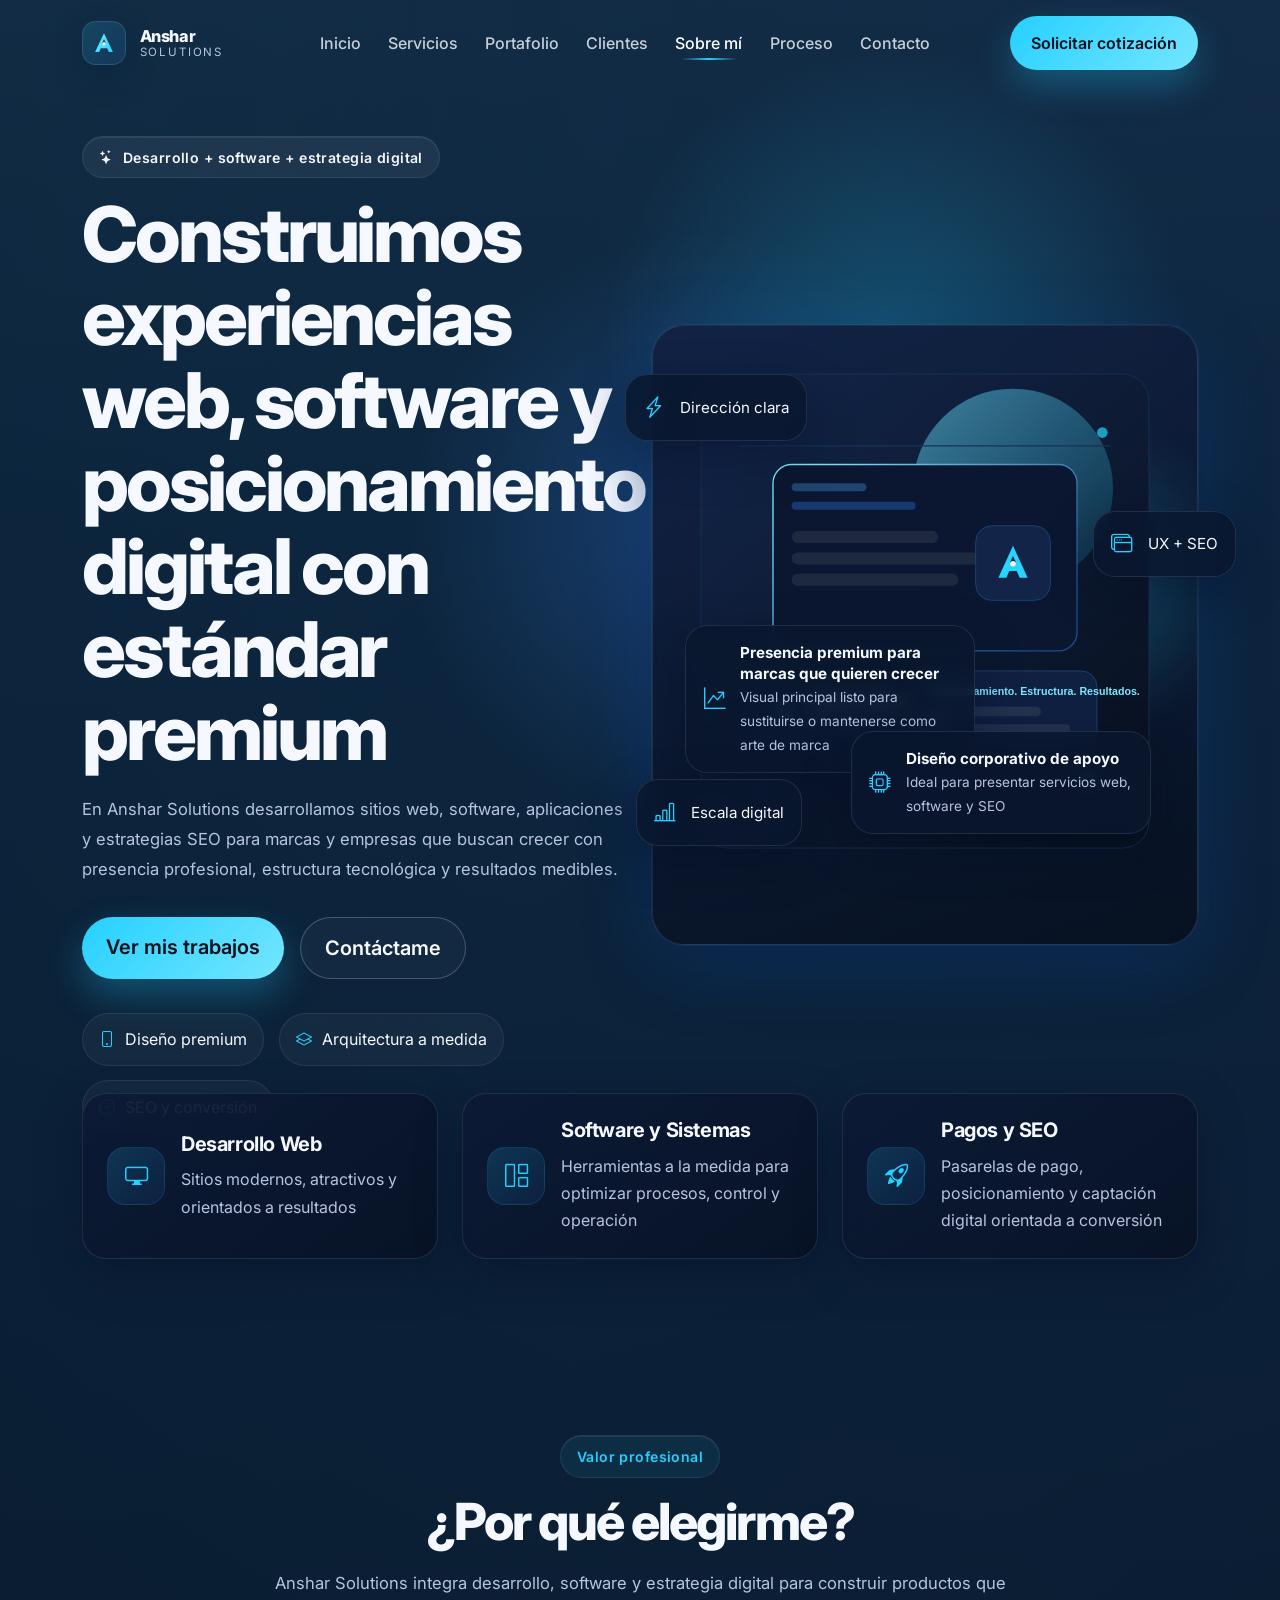
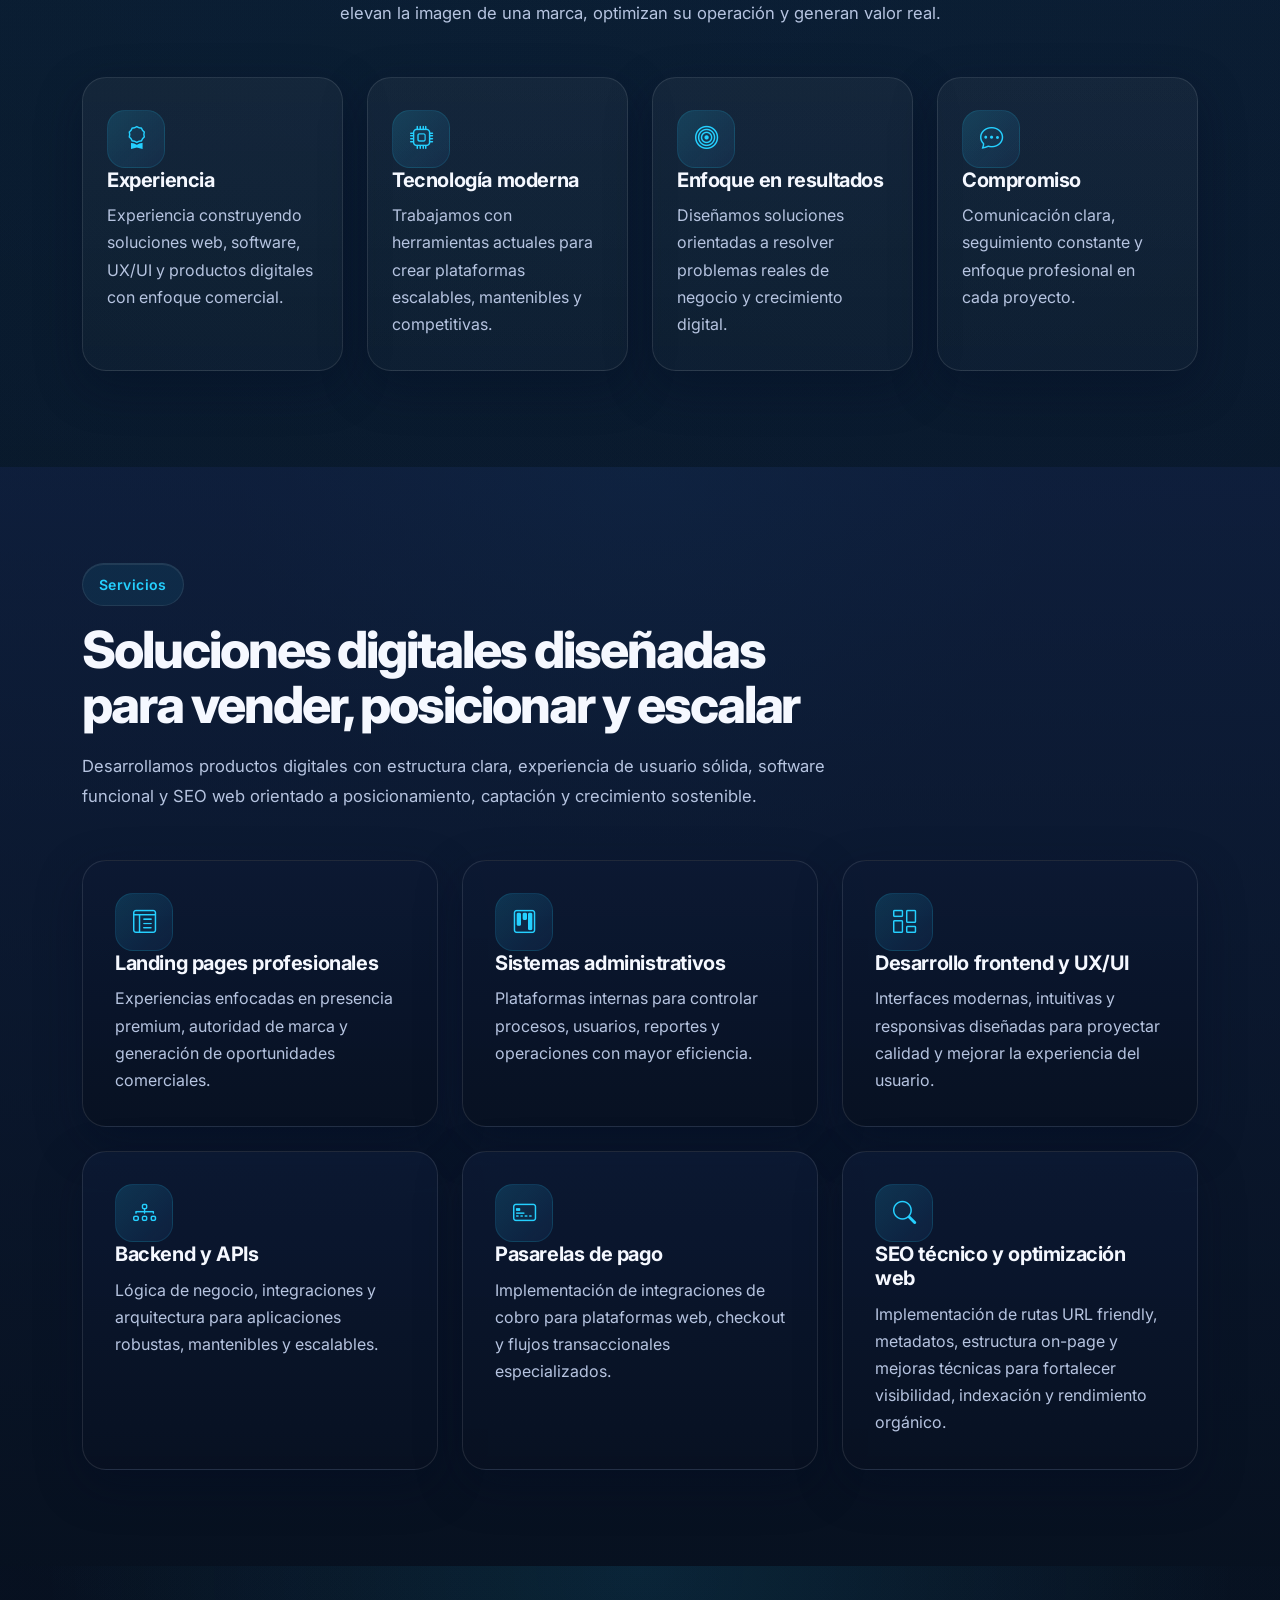
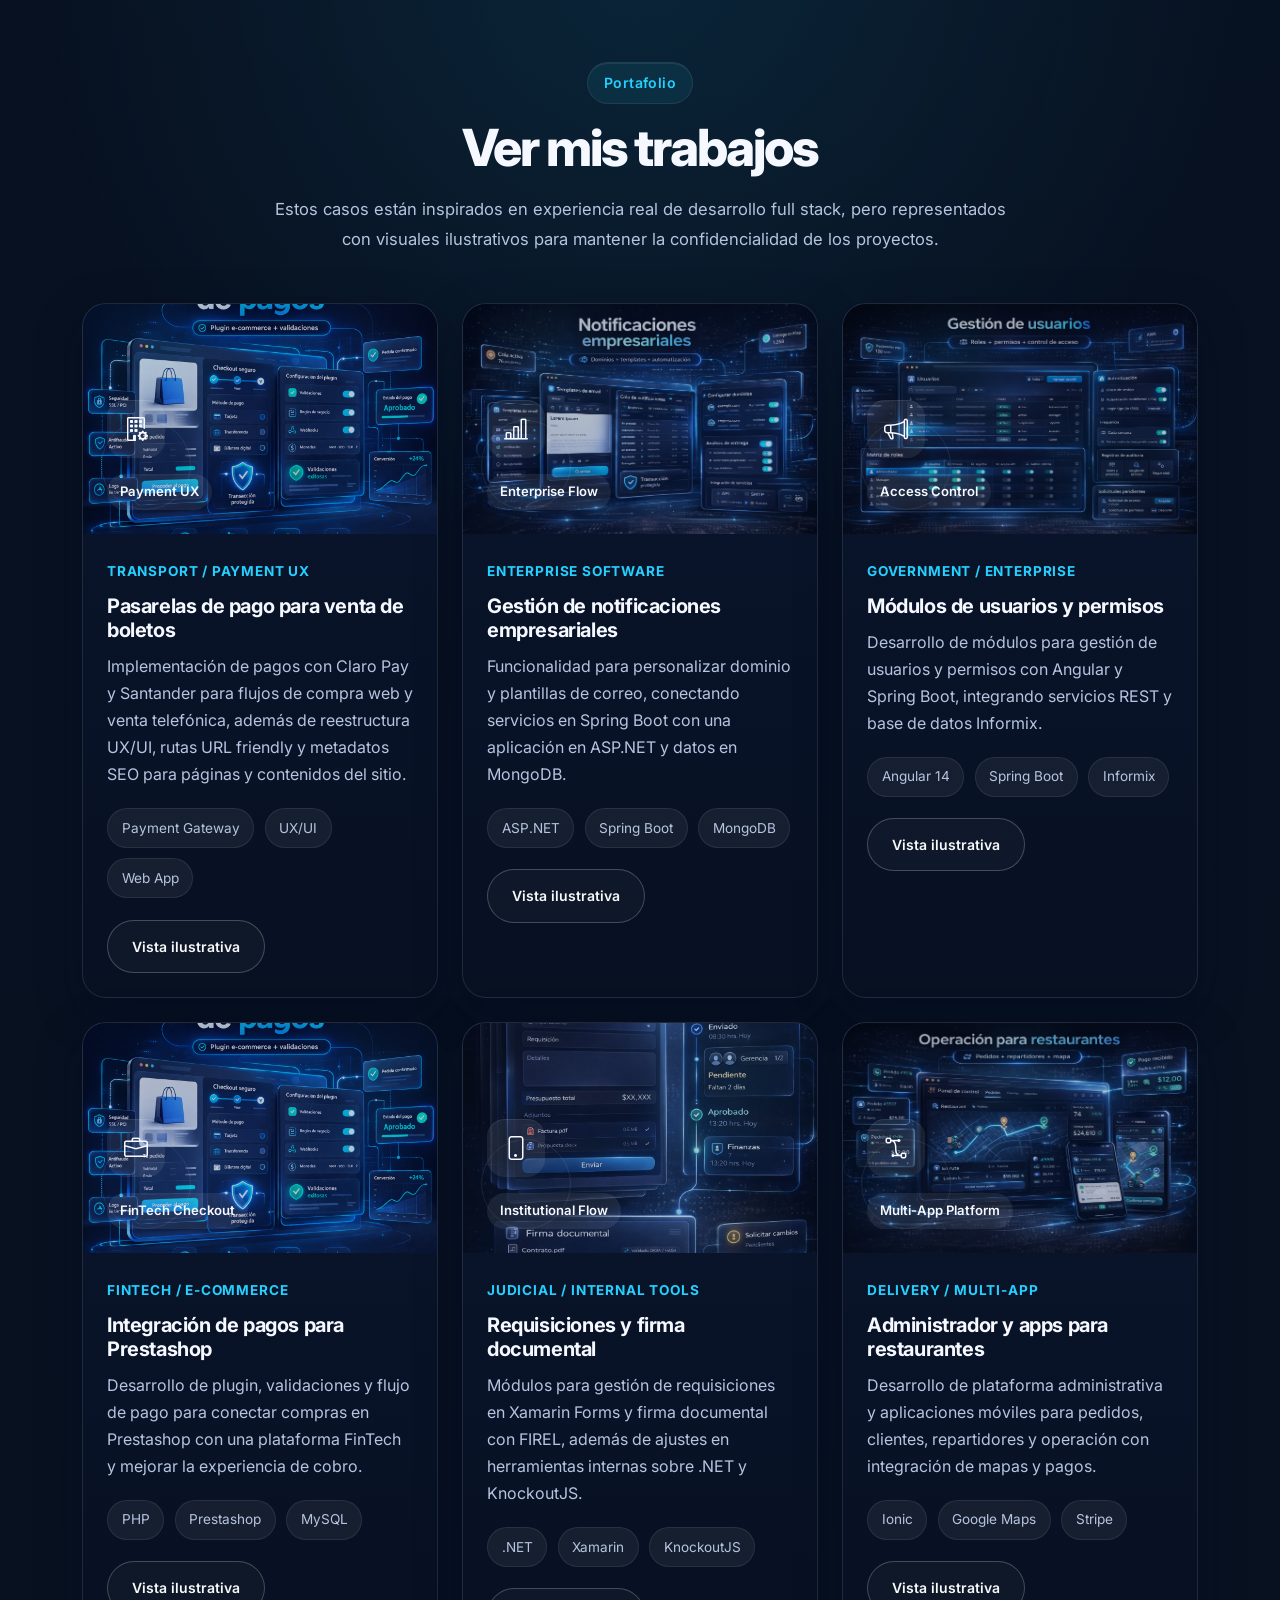
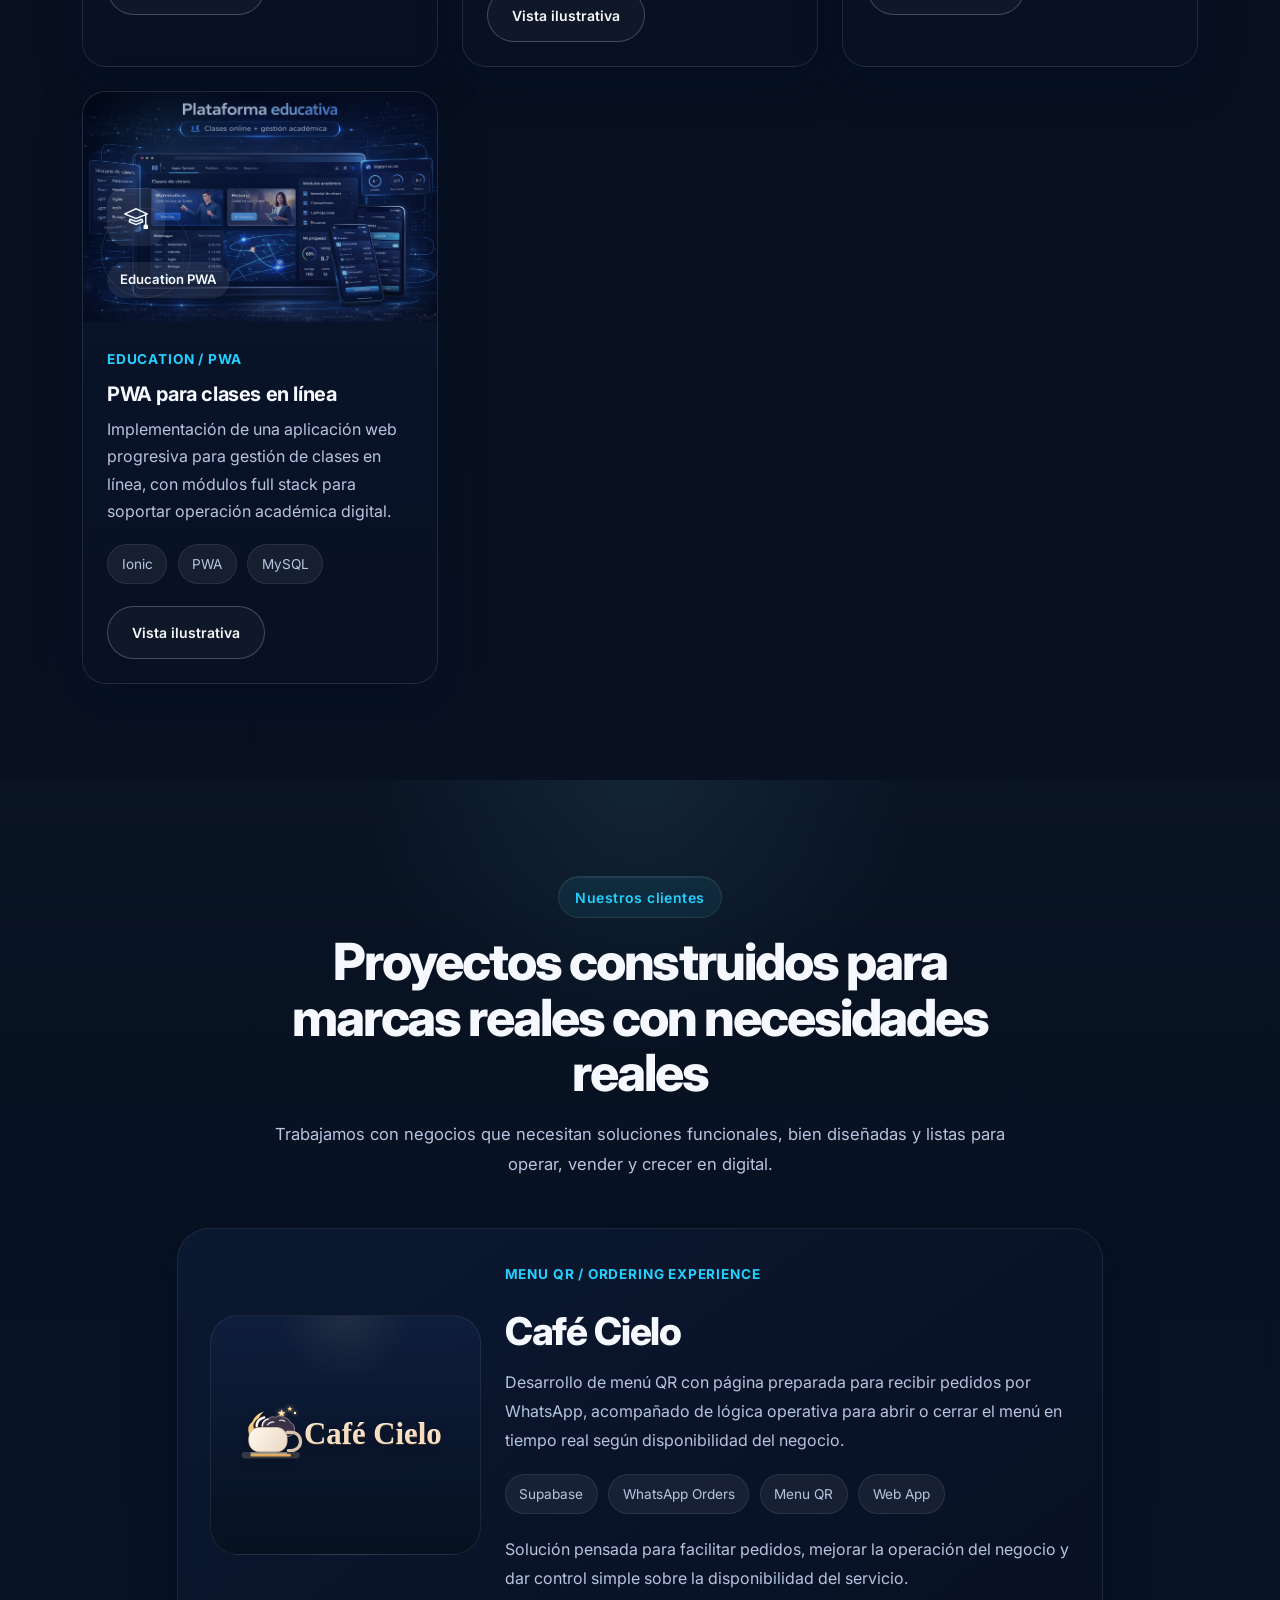
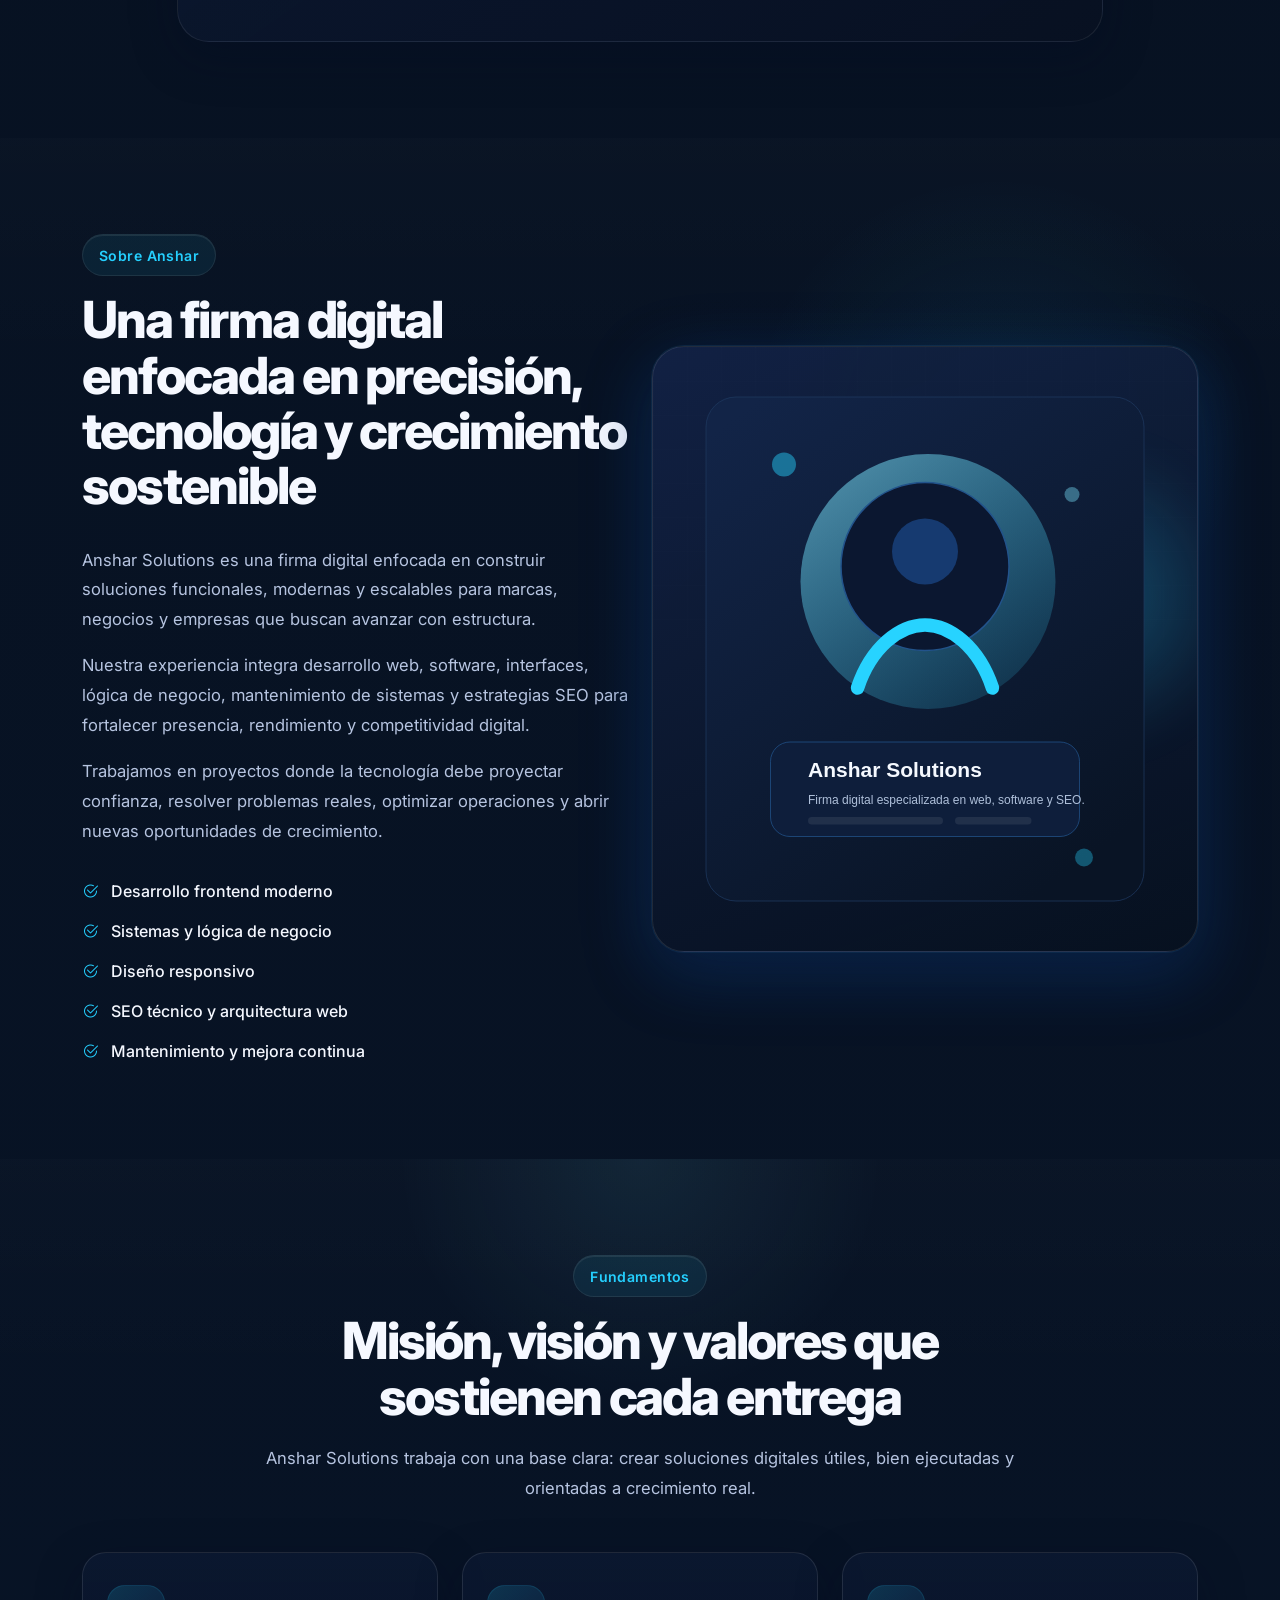
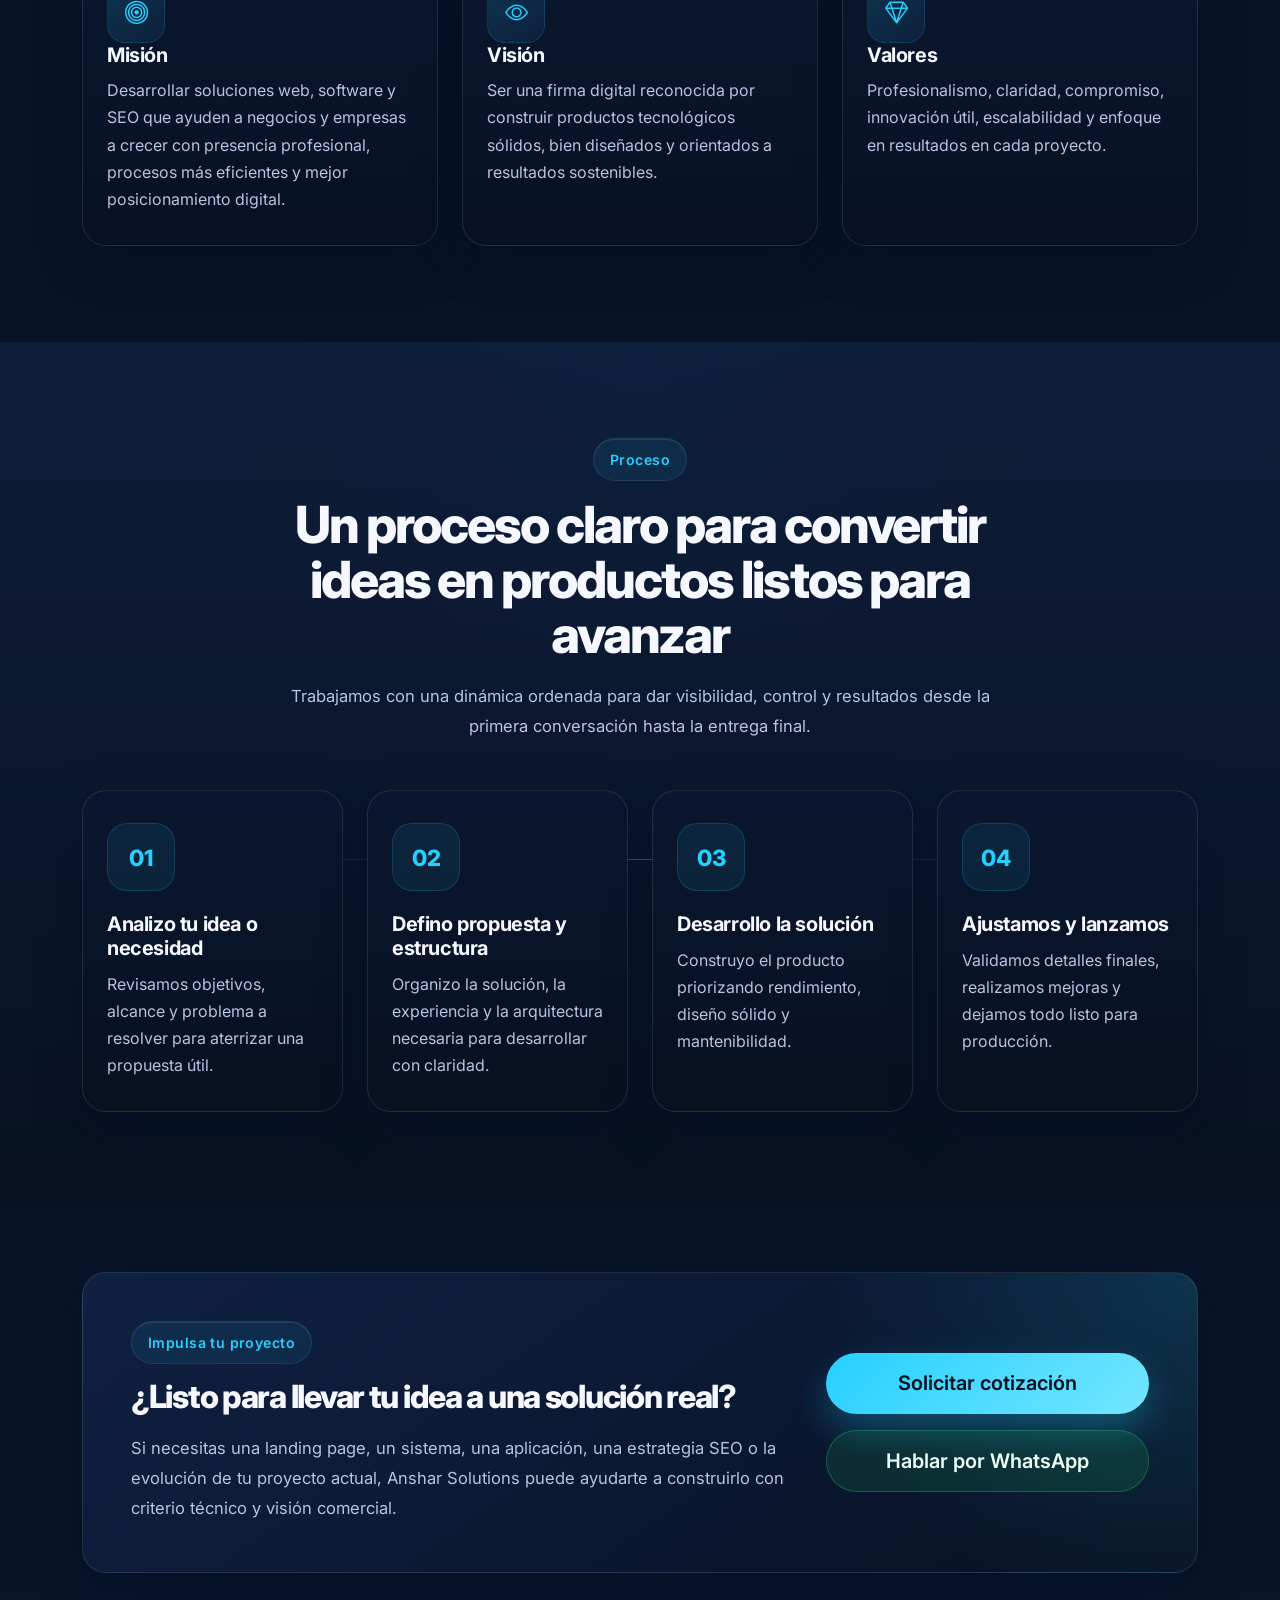
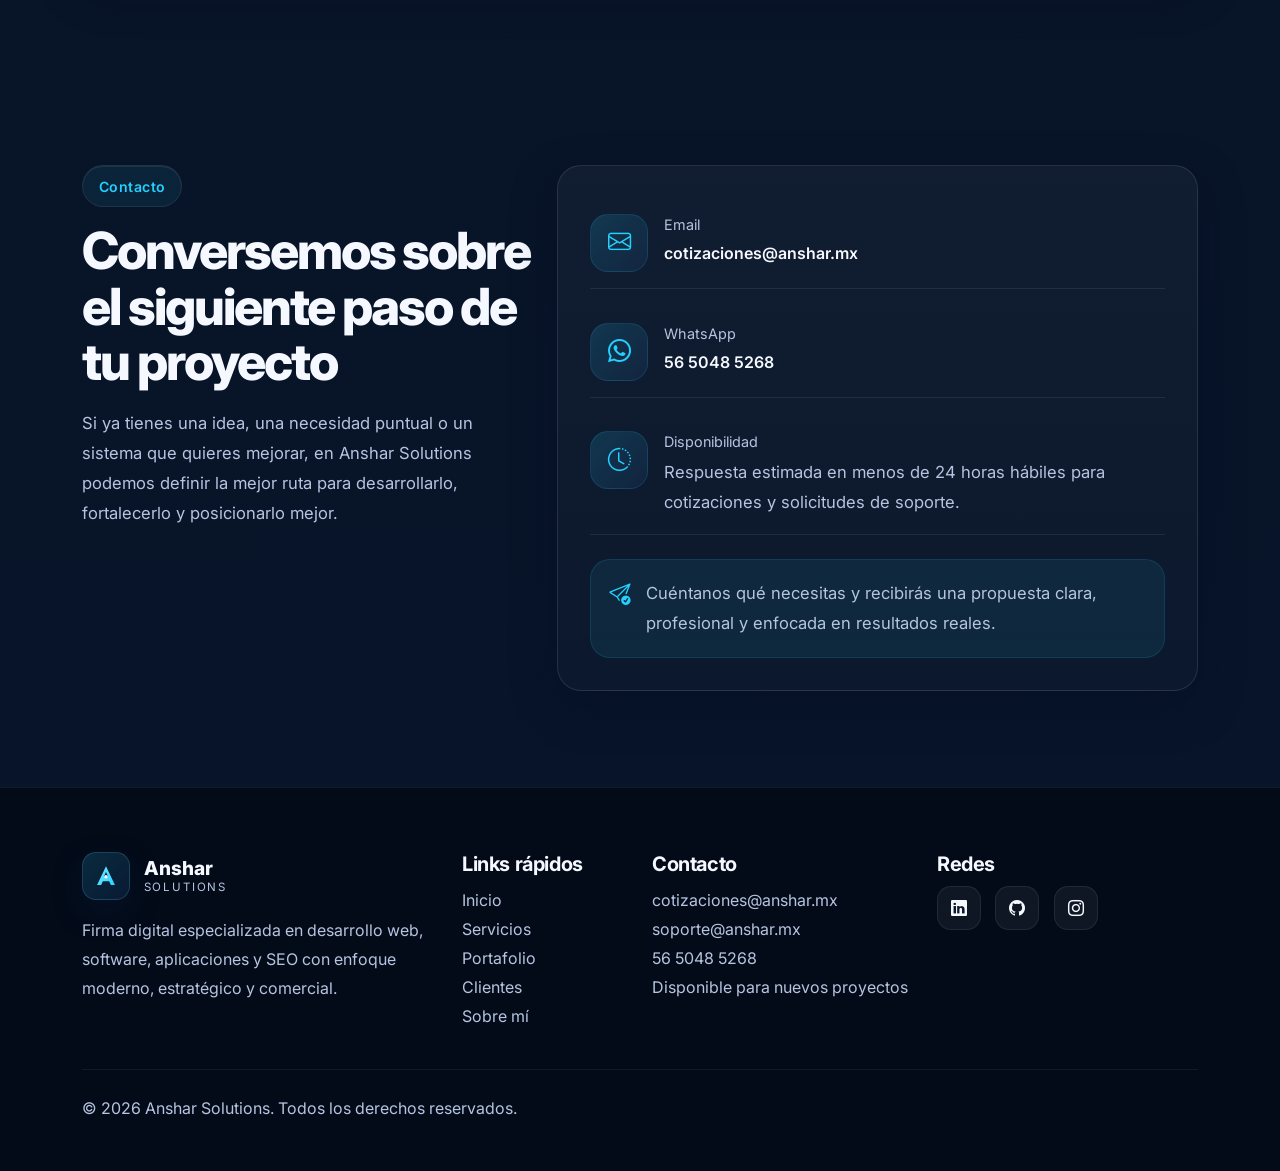
==== index.html @ 0ec4f823 "Initial commit - Ashar Solutions Landing Page" ====
<!DOCTYPE html>
<html lang="es">
<head>
    <meta charset="UTF-8">
    <meta name="viewport" content="width=device-width, initial-scale=1.0">
    <meta name="description" content="Anshar Solutions desarrolla sitios web, software a medida, pasarelas de pago, UX/UI y SEO para negocios que buscan crecer con tecnología moderna, presencia profesional y resultados reales.">
    <meta name="robots" content="index, follow">
    <meta name="author" content="Anshar Solutions">
    <meta name="theme-color" content="#06101D">
    <title>Anshar Solutions | Desarrollo Web, Software, Pasarelas de Pago y SEO</title>
    <link rel="canonical" href="https://anshar.mx/">
    <meta property="og:type" content="website">
    <meta property="og:locale" content="es_MX">
    <meta property="og:site_name" content="Anshar Solutions">
    <meta property="og:title" content="Anshar Solutions | Desarrollo Web, Software, Pasarelas de Pago y SEO">
    <meta property="og:description" content="Desarrollo web, software a medida, pasarelas de pago, UX/UI y SEO estratégico para marcas y empresas que buscan crecer con estructura y resultados.">
    <meta property="og:url" content="https://anshar.mx/">
    <meta property="og:image" content="https://anshar.mx/assets/branding/anshar-mark.svg">
    <meta name="twitter:card" content="summary_large_image">
    <meta name="twitter:title" content="Anshar Solutions | Desarrollo Web, Software, Pasarelas de Pago y SEO">
    <meta name="twitter:description" content="Soluciones digitales con visión, estructura y resultados para negocios y empresas.">
    <meta name="twitter:image" content="https://anshar.mx/assets/branding/anshar-mark.svg">
    <link rel="preconnect" href="https://fonts.googleapis.com">
    <link rel="preconnect" href="https://fonts.gstatic.com" crossorigin>
    <link href="https://fonts.googleapis.com/css2?family=Inter:wght@400;500;600;700;800;900&display=swap" rel="stylesheet">
    <link href="https://cdn.jsdelivr.net/npm/bootstrap@5.3.3/dist/css/bootstrap.min.css" rel="stylesheet" integrity="sha384-QWTKZyjpPEjISv5WaRU9OFeRpok6YctnYmDr5pNlyT2bRjXh0JMhjY6hW+ALEwIH" crossorigin="anonymous">
    <link rel="stylesheet" href="https://cdn.jsdelivr.net/npm/bootstrap-icons@1.11.3/font/bootstrap-icons.min.css">
    <link rel="stylesheet" href="https://unpkg.com/aos@2.3.1/dist/aos.css">
    <link rel="icon" type="image/svg+xml" href="assets/branding/favicon.svg">
    <link rel="stylesheet" href="css/styles.css">
    <script type="application/ld+json">
        {
            "@context": "https://schema.org",
            "@type": "ProfessionalService",
            "name": "Anshar Solutions",
            "url": "https://anshar.mx/",
            "logo": "https://anshar.mx/assets/branding/anshar-mark.svg",
            "image": "https://anshar.mx/assets/branding/hero-visual.svg",
            "description": "Firma digital especializada en desarrollo web, software a medida, pasarelas de pago, UX/UI y SEO estratégico.",
            "email": [
                "cotizaciones@anshar.mx",
                "soporte@anshar.mx"
            ],
            "telephone": "+52 56 5048 5268",
            "areaServed": "MX",
            "sameAs": [
                "https://www.linkedin.com/in/zurielzaratemontesinos/"
            ],
            "serviceType": [
                "Desarrollo web",
                "Software a medida",
                "Pasarelas de pago",
                "UX/UI",
                "SEO web"
            ]
        }
    </script>
</head>
<body data-bs-spy="scroll" data-bs-target="#mainNav" data-bs-offset="100" tabindex="0">
    <div class="site-shell">
        <header class="header-wrapper">
            <nav id="mainNav" class="navbar navbar-expand-lg navbar-dark fixed-top custom-navbar">
                <div class="container">
                    <a class="navbar-brand" href="#inicio" aria-label="Anshar Solutions">
                        <span class="brand-lockup">
                            <span class="brand-symbol" aria-hidden="true">
                                <svg viewBox="0 0 64 64" role="img" focusable="false">
                                    <defs>
                                        <linearGradient id="ansharGradient" x1="0%" y1="0%" x2="100%" y2="100%">
                                            <stop offset="0%" stop-color="#7BE7FF"></stop>
                                            <stop offset="100%" stop-color="#27D3FF"></stop>
                                        </linearGradient>
                                    </defs>
                                    <path d="M32 8 10 54h10l4.2-9h15.6L44 54h10L32 8Zm0 14.4 5.2 11.4H26.8L32 22.4Z" fill="url(#ansharGradient)"></path>
                                    <circle cx="32" cy="34" r="4.4" fill="#F5F9FF"></circle>
                                </svg>
                            </span>
                            <span class="brand-text">
                                <strong>Anshar</strong>
                                <small>Solutions</small>
                            </span>
                        </span>
                    </a>
                    <button class="navbar-toggler border-0 shadow-none" type="button" data-bs-toggle="collapse" data-bs-target="#navbarContent" aria-controls="navbarContent" aria-expanded="false" aria-label="Abrir navegación">
                        <span class="navbar-toggler-icon"></span>
                    </button>
                    <div class="collapse navbar-collapse" id="navbarContent">
                        <ul class="navbar-nav mx-auto mb-3 mb-lg-0">
                            <li class="nav-item"><a class="nav-link" href="#inicio">Inicio</a></li>
                            <li class="nav-item"><a class="nav-link" href="#soluciones-digitales">Servicios</a></li>
                            <li class="nav-item"><a class="nav-link" href="#casos-de-exito">Portafolio</a></li>
                            <li class="nav-item"><a class="nav-link" href="#nuestros-clientes">Clientes</a></li>
                            <li class="nav-item"><a class="nav-link" href="#sobre-anshar">Sobre mí</a></li>
                            <li class="nav-item"><a class="nav-link" href="#proceso-digital">Proceso</a></li>
                            <li class="nav-item"><a class="nav-link" href="#contacto-digital">Contacto</a></li>
                        </ul>
                        <button class="btn btn-primary btn-nav" data-bs-toggle="modal" data-bs-target="#contactModal">
                            Solicitar cotización
                        </button>
                    </div>
                </div>
            </nav>
        </header>

        <main>
            <section id="inicio" class="hero-section">
                <div class="hero-backdrop"></div>
                <div class="container position-relative">
                    <div class="row align-items-center gy-5 hero-grid">
                        <div class="col-lg-6">
                            <div class="hero-copy" data-aos="fade-right" data-aos-duration="900">
                                <span class="section-badge">
                                    <i class="bi bi-stars"></i>
                                    Desarrollo + software + estrategia digital
                                </span>
                                <h1>Construimos experiencias web, software y posicionamiento digital con estándar premium</h1>
                                <p class="hero-description">
                                    En Anshar Solutions desarrollamos sitios web, software, aplicaciones y estrategias SEO para marcas y empresas que buscan crecer con presencia profesional, estructura tecnológica y resultados medibles.
                                </p>
                                <div class="hero-actions">
                                    <a class="btn btn-primary btn-lg" href="#casos-de-exito">Ver mis trabajos</a>
                                    <a class="btn btn-outline-light btn-lg" href="#contacto-digital">Contáctame</a>
                                </div>
                                <div class="hero-highlights">
                                    <div class="highlight-pill">
                                        <i class="bi bi-phone"></i>
                                        <span>Diseño premium</span>
                                    </div>
                                    <div class="highlight-pill">
                                        <i class="bi bi-layers"></i>
                                        <span>Arquitectura a medida</span>
                                    </div>
                                    <div class="highlight-pill">
                                        <i class="bi bi-patch-check"></i>
                                        <span>SEO y conversión</span>
                                    </div>
                                </div>
                            </div>
                        </div>
                        <div class="col-lg-6">
                            <div class="hero-visual-wrapper" data-aos="fade-left" data-aos-duration="1000">
                                <div class="floating-chip chip-top">
                                    <i class="bi bi-lightning-charge"></i>
                                    <span>Dirección clara</span>
                                </div>
                                <div class="floating-chip chip-middle">
                                    <i class="bi bi-window-stack"></i>
                                    <span>UX + SEO</span>
                                </div>
                                <div class="floating-chip chip-bottom">
                                    <i class="bi bi-bar-chart-line"></i>
                                    <span>Escala digital</span>
                                </div>
                                <div class="premium-placeholder hero-placeholder">
                                    <div class="placeholder-grid"></div>
                                    <div class="placeholder-glow"></div>
                                    <div class="placeholder-content">
                                        <img class="brand-visual-image" src="assets/branding/hero-visual.svg" alt="Visual corporativo de Anshar Solutions">
                                        <div class="mock-card stats-card">
                                            <i class="bi bi-graph-up-arrow"></i>
                                            <div>
                                                <strong>Presencia premium para marcas que quieren crecer</strong>
                                                <span>Visual principal listo para sustituirse o mantenerse como arte de marca</span>
                                            </div>
                                        </div>
                                        <div class="mock-card insight-card">
                                            <i class="bi bi-cpu"></i>
                                            <div>
                                                <strong>Diseño corporativo de apoyo</strong>
                                                <span>Ideal para presentar servicios web, software y SEO</span>
                                            </div>
                                        </div>
                                    </div>
                                </div>
                            </div>
                        </div>
                    </div>

                    <div class="row g-4 service-float-row">
                        <div class="col-md-6 col-lg-4" data-aos="fade-up" data-aos-delay="50">
                            <article class="glass-card featured-card">
                                <div class="featured-icon">
                                    <i class="bi bi-display"></i>
                                </div>
                                <div>
                                    <h3>Desarrollo Web</h3>
                                    <p>Sitios modernos, atractivos y orientados a resultados</p>
                                </div>
                            </article>
                        </div>
                        <div class="col-md-6 col-lg-4" data-aos="fade-up" data-aos-delay="150">
                            <article class="glass-card featured-card">
                                <div class="featured-icon">
                                    <i class="bi bi-grid-1x2"></i>
                                </div>
                                <div>
                                    <h3>Software y Sistemas</h3>
                                    <p>Herramientas a la medida para optimizar procesos, control y operación</p>
                                </div>
                            </article>
                        </div>
                        <div class="col-md-6 col-lg-4" data-aos="fade-up" data-aos-delay="250">
                            <article class="glass-card featured-card">
                                <div class="featured-icon">
                                    <i class="bi bi-rocket-takeoff"></i>
                                </div>
                                <div>
                                    <h3>Pagos y SEO</h3>
                                    <p>Pasarelas de pago, posicionamiento y captación digital orientada a conversión</p>
                                </div>
                            </article>
                        </div>
                    </div>
                </div>
            </section>

            <section class="section-block reason-section">
                <div class="container">
                    <div class="section-heading text-center" data-aos="fade-up">
                        <span class="section-kicker">Valor profesional</span>
                        <h2>¿Por qué elegirme?</h2>
                        <p>Anshar Solutions integra desarrollo, software y estrategia digital para construir productos que elevan la imagen de una marca, optimizan su operación y generan valor real.</p>
                    </div>
                    <div class="row g-4">
                        <div class="col-sm-6 col-lg-3" data-aos="fade-up" data-aos-delay="50">
                            <article class="info-card h-100">
                                <div class="info-icon"><i class="bi bi-award"></i></div>
                                <h3>Experiencia</h3>
                                <p>Experiencia construyendo soluciones web, software, UX/UI y productos digitales con enfoque comercial.</p>
                            </article>
                        </div>
                        <div class="col-sm-6 col-lg-3" data-aos="fade-up" data-aos-delay="120">
                            <article class="info-card h-100">
                                <div class="info-icon"><i class="bi bi-cpu"></i></div>
                                <h3>Tecnología moderna</h3>
                                <p>Trabajamos con herramientas actuales para crear plataformas escalables, mantenibles y competitivas.</p>
                            </article>
                        </div>
                        <div class="col-sm-6 col-lg-3" data-aos="fade-up" data-aos-delay="190">
                            <article class="info-card h-100">
                                <div class="info-icon"><i class="bi bi-bullseye"></i></div>
                                <h3>Enfoque en resultados</h3>
                                <p>Diseñamos soluciones orientadas a resolver problemas reales de negocio y crecimiento digital.</p>
                            </article>
                        </div>
                        <div class="col-sm-6 col-lg-3" data-aos="fade-up" data-aos-delay="260">
                            <article class="info-card h-100">
                                <div class="info-icon"><i class="bi bi-chat-dots"></i></div>
                                <h3>Compromiso</h3>
                                <p>Comunicación clara, seguimiento constante y enfoque profesional en cada proyecto.</p>
                            </article>
                        </div>
                    </div>
                </div>
            </section>

            <section id="soluciones-digitales" class="section-block dark-surface">
                <div class="container">
                    <div class="section-heading" data-aos="fade-up">
                        <span class="section-kicker">Servicios</span>
                        <h2>Soluciones digitales diseñadas para vender, posicionar y escalar</h2>
                        <p>Desarrollamos productos digitales con estructura clara, experiencia de usuario sólida, software funcional y SEO web orientado a posicionamiento, captación y crecimiento sostenible.</p>
                    </div>
                    <div class="row g-4">
                        <div class="col-md-6 col-xl-4" data-aos="fade-up" data-aos-delay="40">
                            <article class="service-card h-100">
                                <div class="service-icon"><i class="bi bi-layout-text-window-reverse"></i></div>
                                <h3>Landing pages profesionales</h3>
                                <p>Experiencias enfocadas en presencia premium, autoridad de marca y generación de oportunidades comerciales.</p>
                            </article>
                        </div>
                        <div class="col-md-6 col-xl-4" data-aos="fade-up" data-aos-delay="80">
                            <article class="service-card h-100">
                                <div class="service-icon"><i class="bi bi-kanban"></i></div>
                                <h3>Sistemas administrativos</h3>
                                <p>Plataformas internas para controlar procesos, usuarios, reportes y operaciones con mayor eficiencia.</p>
                            </article>
                        </div>
                        <div class="col-md-6 col-xl-4" data-aos="fade-up" data-aos-delay="120">
                            <article class="service-card h-100">
                                <div class="service-icon"><i class="bi bi-columns-gap"></i></div>
                                <h3>Desarrollo frontend y UX/UI</h3>
                                <p>Interfaces modernas, intuitivas y responsivas diseñadas para proyectar calidad y mejorar la experiencia del usuario.</p>
                            </article>
                        </div>
                        <div class="col-md-6 col-xl-4" data-aos="fade-up" data-aos-delay="160">
                            <article class="service-card h-100">
                                <div class="service-icon"><i class="bi bi-diagram-3"></i></div>
                                <h3>Backend y APIs</h3>
                                <p>Lógica de negocio, integraciones y arquitectura para aplicaciones robustas, mantenibles y escalables.</p>
                            </article>
                        </div>
                        <div class="col-md-6 col-xl-4" data-aos="fade-up" data-aos-delay="200">
                            <article class="service-card h-100">
                                <div class="service-icon"><i class="bi bi-credit-card-2-front"></i></div>
                                <h3>Pasarelas de pago</h3>
                                <p>Implementación de integraciones de cobro para plataformas web, checkout y flujos transaccionales especializados.</p>
                            </article>
                        </div>
                        <div class="col-md-6 col-xl-4" data-aos="fade-up" data-aos-delay="240">
                            <article class="service-card h-100">
                                <div class="service-icon"><i class="bi bi-search"></i></div>
                                <h3>SEO técnico y optimización web</h3>
                                <p>Implementación de rutas URL friendly, metadatos, estructura on-page y mejoras técnicas para fortalecer visibilidad, indexación y rendimiento orgánico.</p>
                            </article>
                        </div>
                    </div>
                </div>
            </section>

            <section id="casos-de-exito" class="section-block portfolio-section">
                <div class="container">
                    <div class="section-heading text-center" data-aos="fade-up">
                        <span class="section-kicker">Portafolio</span>
                        <h2>Ver mis trabajos</h2>
                        <p>Estos casos están inspirados en experiencia real de desarrollo full stack, pero representados con visuales ilustrativos para mantener la confidencialidad de los proyectos.</p>
                    </div>
                    <div class="row g-4">
                        <div class="col-md-6 col-xl-4" data-aos="zoom-in-up" data-aos-delay="30">
                            <article class="portfolio-card h-100">
                                <div class="portfolio-preview">
                                    <img class="portfolio-image" src="assets/proyectos/Integración de pagos y seguridad.png" alt="Vista del proyecto de pasarelas de pago y seguridad">
                                    <div class="preview-overlay"></div>
                                    <div class="preview-content">
                                        <i class="bi bi-building-gear"></i>
                                        <span>Payment UX</span>
                                    </div>
                                </div>
                                <div class="portfolio-body">
                                    <span class="project-category">Transport / Payment UX</span>
                                    <h3>Pasarelas de pago para venta de boletos</h3>
                                    <p>Implementación de pagos con Claro Pay y Santander para flujos de compra web y venta telefónica, además de reestructura UX/UI, rutas URL friendly y metadatos SEO para páginas y contenidos del sitio.</p>
                                    <div class="tag-list">
                                        <span>Payment Gateway</span>
                                        <span>UX/UI</span>
                                        <span>Web App</span>
                                    </div>
                                    <button class="btn btn-outline-light btn-sm">Vista ilustrativa</button>
                                </div>
                            </article>
                        </div>
                        <div class="col-md-6 col-xl-4" data-aos="zoom-in-up" data-aos-delay="70">
                            <article class="portfolio-card h-100">
                                <div class="portfolio-preview alt-preview">
                                    <img class="portfolio-image" src="assets/proyectos/Gestión avanzada de notificaciones.png" alt="Vista del proyecto de gestión avanzada de notificaciones">
                                    <div class="preview-overlay"></div>
                                    <div class="preview-content">
                                        <i class="bi bi-bar-chart-line"></i>
                                        <span>Enterprise Flow</span>
                                    </div>
                                </div>
                                <div class="portfolio-body">
                                    <span class="project-category">Enterprise Software</span>
                                    <h3>Gestión de notificaciones empresariales</h3>
                                    <p>Funcionalidad para personalizar dominio y plantillas de correo, conectando servicios en Spring Boot con una aplicación en ASP.NET y datos en MongoDB.</p>
                                    <div class="tag-list">
                                        <span>ASP.NET</span>
                                        <span>Spring Boot</span>
                                        <span>MongoDB</span>
                                    </div>
                                    <button class="btn btn-outline-light btn-sm">Vista ilustrativa</button>
                                </div>
                            </article>
                        </div>
                        <div class="col-md-6 col-xl-4" data-aos="zoom-in-up" data-aos-delay="110">
                            <article class="portfolio-card h-100">
                                <div class="portfolio-preview third-preview">
                                    <img class="portfolio-image" src="assets/proyectos/Gestión y control de usuarios y roles.png" alt="Vista del proyecto de gestión de usuarios y roles">
                                    <div class="preview-overlay"></div>
                                    <div class="preview-content">
                                        <i class="bi bi-megaphone"></i>
                                        <span>Access Control</span>
                                    </div>
                                </div>
                                <div class="portfolio-body">
                                    <span class="project-category">Government / Enterprise</span>
                                    <h3>Módulos de usuarios y permisos</h3>
                                    <p>Desarrollo de módulos para gestión de usuarios y permisos con Angular y Spring Boot, integrando servicios REST y base de datos Informix.</p>
                                    <div class="tag-list">
                                        <span>Angular 14</span>
                                        <span>Spring Boot</span>
                                        <span>Informix</span>
                                    </div>
                                    <button class="btn btn-outline-light btn-sm">Vista ilustrativa</button>
                                </div>
                            </article>
                        </div>
                        <div class="col-md-6 col-xl-4" data-aos="zoom-in-up" data-aos-delay="150">
                            <article class="portfolio-card h-100">
                                <div class="portfolio-preview fourth-preview">
                                    <img class="portfolio-image" src="assets/proyectos/Integración de pagos y seguridad.png" alt="Vista del proyecto de integración de pagos para Prestashop">
                                    <div class="preview-overlay"></div>
                                    <div class="preview-content">
                                        <i class="bi bi-briefcase"></i>
                                        <span>FinTech Checkout</span>
                                    </div>
                                </div>
                                <div class="portfolio-body">
                                    <span class="project-category">FinTech / E-commerce</span>
                                    <h3>Integración de pagos para Prestashop</h3>
                                    <p>Desarrollo de plugin, validaciones y flujo de pago para conectar compras en Prestashop con una plataforma FinTech y mejorar la experiencia de cobro.</p>
                                    <div class="tag-list">
                                        <span>PHP</span>
                                        <span>Prestashop</span>
                                        <span>MySQL</span>
                                    </div>
                                    <button class="btn btn-outline-light btn-sm">Vista ilustrativa</button>
                                </div>
                            </article>
                        </div>
                        <div class="col-md-6 col-xl-4" data-aos="zoom-in-up" data-aos-delay="190">
                            <article class="portfolio-card h-100">
                                <div class="portfolio-preview fifth-preview">
                                    <img class="portfolio-image" src="assets/proyectos/Flujo de firmas digitales y requisiciones.png" alt="Vista del proyecto de firmas digitales y requisiciones">
                                    <div class="preview-overlay"></div>
                                    <div class="preview-content">
                                        <i class="bi bi-phone"></i>
                                        <span>Institutional Flow</span>
                                    </div>
                                </div>
                                <div class="portfolio-body">
                                    <span class="project-category">Judicial / Internal Tools</span>
                                    <h3>Requisiciones y firma documental</h3>
                                    <p>Módulos para gestión de requisiciones en Xamarin Forms y firma documental con FIREL, además de ajustes en herramientas internas sobre .NET y KnockoutJS.</p>
                                    <div class="tag-list">
                                        <span>.NET</span>
                                        <span>Xamarin</span>
                                        <span>KnockoutJS</span>
                                    </div>
                                    <button class="btn btn-outline-light btn-sm">Vista ilustrativa</button>
                                </div>
                            </article>
                        </div>
                        <div class="col-md-6 col-xl-4" data-aos="zoom-in-up" data-aos-delay="230">
                            <article class="portfolio-card h-100">
                                <div class="portfolio-preview sixth-preview">
                                    <img class="portfolio-image" src="assets/proyectos/Plataforma digital para gestión de restaurantes.png" alt="Vista del proyecto de plataforma digital para gestión de restaurantes">
                                    <div class="preview-overlay"></div>
                                    <div class="preview-content">
                                        <i class="bi bi-bezier2"></i>
                                        <span>Multi-App Platform</span>
                                    </div>
                                </div>
                                <div class="portfolio-body">
                                    <span class="project-category">Delivery / Multi-App</span>
                                    <h3>Administrador y apps para restaurantes</h3>
                                    <p>Desarrollo de plataforma administrativa y aplicaciones móviles para pedidos, clientes, repartidores y operación con integración de mapas y pagos.</p>
                                    <div class="tag-list">
                                        <span>Ionic</span>
                                        <span>Google Maps</span>
                                        <span>Stripe</span>
                                    </div>
                                    <button class="btn btn-outline-light btn-sm">Vista ilustrativa</button>
                                </div>
                            </article>
                        </div>
                        <div class="col-md-6 col-xl-4" data-aos="zoom-in-up" data-aos-delay="260">
                            <article class="portfolio-card h-100">
                                <div class="portfolio-preview alt-preview">
                                    <img class="portfolio-image" src="assets/proyectos/Plataforma educativa y clases en línea.png" alt="Vista del proyecto de plataforma educativa y clases en línea">
                                    <div class="preview-overlay"></div>
                                    <div class="preview-content">
                                        <i class="bi bi-mortarboard"></i>
                                        <span>Education PWA</span>
                                    </div>
                                </div>
                                <div class="portfolio-body">
                                    <span class="project-category">Education / PWA</span>
                                    <h3>PWA para clases en línea</h3>
                                    <p>Implementación de una aplicación web progresiva para gestión de clases en línea, con módulos full stack para soportar operación académica digital.</p>
                                    <div class="tag-list">
                                        <span>Ionic</span>
                                        <span>PWA</span>
                                        <span>MySQL</span>
                                    </div>
                                    <button class="btn btn-outline-light btn-sm">Vista ilustrativa</button>
                                </div>
                            </article>
                        </div>
                    </div>
                </div>
            </section>

            <section id="nuestros-clientes" class="section-block clients-section">
                <div class="container">
                    <div class="section-heading text-center" data-aos="fade-up">
                        <span class="section-kicker">Nuestros clientes</span>
                        <h2>Proyectos construidos para marcas reales con necesidades reales</h2>
                        <p>Trabajamos con negocios que necesitan soluciones funcionales, bien diseñadas y listas para operar, vender y crecer en digital.</p>
                    </div>
                    <div class="row justify-content-center">
                        <div class="col-lg-10" data-aos="fade-up" data-aos-delay="60">
                            <article class="client-showcase">
                                <div class="row align-items-center g-4">
                                    <div class="col-md-4">
                                        <div class="client-logo-card">
                                            <img src="assets/clientes/logo-cafe-cielo-dark.svg" alt="Logo de Café Cielo">
                                        </div>
                                    </div>
                                    <div class="col-md-8">
                                        <div class="client-copy">
                                            <span class="project-category">Menu QR / Ordering Experience</span>
                                            <h3>Café Cielo</h3>
                                            <p>Desarrollo de menú QR con página preparada para recibir pedidos por WhatsApp, acompañado de lógica operativa para abrir o cerrar el menú en tiempo real según disponibilidad del negocio.</p>
                                            <div class="tag-list">
                                                <span>Supabase</span>
                                                <span>WhatsApp Orders</span>
                                                <span>Menu QR</span>
                                                <span>Web App</span>
                                            </div>
                                            <p class="client-note">Solución pensada para facilitar pedidos, mejorar la operación del negocio y dar control simple sobre la disponibilidad del servicio.</p>
                                        </div>
                                    </div>
                                </div>
                            </article>
                        </div>
                    </div>
                </div>
            </section>

            <section id="sobre-anshar" class="section-block about-section">
                <div class="container">
                    <div class="row align-items-center gy-5">
                        <div class="col-lg-6" data-aos="fade-right">
                            <div class="section-heading section-heading-left">
                                <span class="section-kicker">Sobre Anshar</span>
                                <h2>Una firma digital enfocada en precisión, tecnología y crecimiento sostenible</h2>
                            </div>
                            <div class="about-copy">
                                <p>Anshar Solutions es una firma digital enfocada en construir soluciones funcionales, modernas y escalables para marcas, negocios y empresas que buscan avanzar con estructura.</p>
                                <p>Nuestra experiencia integra desarrollo web, software, interfaces, lógica de negocio, mantenimiento de sistemas y estrategias SEO para fortalecer presencia, rendimiento y competitividad digital.</p>
                                <p>Trabajamos en proyectos donde la tecnología debe proyectar confianza, resolver problemas reales, optimizar operaciones y abrir nuevas oportunidades de crecimiento.</p>
                            </div>
                            <ul class="strength-list">
                                <li><i class="bi bi-check2-circle"></i>Desarrollo frontend moderno</li>
                                <li><i class="bi bi-check2-circle"></i>Sistemas y lógica de negocio</li>
                                <li><i class="bi bi-check2-circle"></i>Diseño responsivo</li>
                                <li><i class="bi bi-check2-circle"></i>SEO técnico y arquitectura web</li>
                                <li><i class="bi bi-check2-circle"></i>Mantenimiento y mejora continua</li>
                            </ul>
                        </div>
                        <div class="col-lg-6" data-aos="fade-left">
                            <div class="premium-placeholder profile-placeholder">
                                <div class="placeholder-grid"></div>
                                <div class="placeholder-glow"></div>
                                <img class="profile-visual-image" src="assets/branding/profile-visual.svg" alt="Visual institucional de Anshar Solutions">
                                <div class="profile-side-card top">
                                    <i class="bi bi-person-workspace"></i>
                                    <span>Anshar Solutions</span>
                                </div>
                                <div class="profile-side-card bottom">
                                    <i class="bi bi-lightning"></i>
                                <span>Web, software y posicionamiento estratégico</span>
                                </div>
                            </div>
                        </div>
                    </div>
                </div>
            </section>

            <section class="section-block brand-values-section">
                <div class="container">
                    <div class="section-heading text-center" data-aos="fade-up">
                        <span class="section-kicker">Fundamentos</span>
                        <h2>Misión, visión y valores que sostienen cada entrega</h2>
                        <p>Anshar Solutions trabaja con una base clara: crear soluciones digitales útiles, bien ejecutadas y orientadas a crecimiento real.</p>
                    </div>
                    <div class="row g-4">
                        <div class="col-md-4" data-aos="fade-up" data-aos-delay="40">
                            <article class="info-card h-100 value-card">
                                <div class="info-icon"><i class="bi bi-bullseye"></i></div>
                                <h3>Misión</h3>
                                <p>Desarrollar soluciones web, software y SEO que ayuden a negocios y empresas a crecer con presencia profesional, procesos más eficientes y mejor posicionamiento digital.</p>
                            </article>
                        </div>
                        <div class="col-md-4" data-aos="fade-up" data-aos-delay="120">
                            <article class="info-card h-100 value-card">
                                <div class="info-icon"><i class="bi bi-eye"></i></div>
                                <h3>Visión</h3>
                                <p>Ser una firma digital reconocida por construir productos tecnológicos sólidos, bien diseñados y orientados a resultados sostenibles.</p>
                            </article>
                        </div>
                        <div class="col-md-4" data-aos="fade-up" data-aos-delay="200">
                            <article class="info-card h-100 value-card">
                                <div class="info-icon"><i class="bi bi-gem"></i></div>
                                <h3>Valores</h3>
                                <p>Profesionalismo, claridad, compromiso, innovación útil, escalabilidad y enfoque en resultados en cada proyecto.</p>
                            </article>
                        </div>
                    </div>
                </div>
            </section>

            <section id="proceso-digital" class="section-block process-section dark-surface">
                <div class="container">
                    <div class="section-heading text-center" data-aos="fade-up">
                        <span class="section-kicker">Proceso</span>
                        <h2>Un proceso claro para convertir ideas en productos listos para avanzar</h2>
                        <p>Trabajamos con una dinámica ordenada para dar visibilidad, control y resultados desde la primera conversación hasta la entrega final.</p>
                    </div>
                    <div class="process-line"></div>
                    <div class="row g-4 position-relative">
                        <div class="col-md-6 col-xl-3" data-aos="fade-up" data-aos-delay="50">
                            <article class="process-card h-100">
                                <span class="process-number">01</span>
                                <h3>Analizo tu idea o necesidad</h3>
                                <p>Revisamos objetivos, alcance y problema a resolver para aterrizar una propuesta útil.</p>
                            </article>
                        </div>
                        <div class="col-md-6 col-xl-3" data-aos="fade-up" data-aos-delay="120">
                            <article class="process-card h-100">
                                <span class="process-number">02</span>
                                <h3>Defino propuesta y estructura</h3>
                                <p>Organizo la solución, la experiencia y la arquitectura necesaria para desarrollar con claridad.</p>
                            </article>
                        </div>
                        <div class="col-md-6 col-xl-3" data-aos="fade-up" data-aos-delay="190">
                            <article class="process-card h-100">
                                <span class="process-number">03</span>
                                <h3>Desarrollo la solución</h3>
                                <p>Construyo el producto priorizando rendimiento, diseño sólido y mantenibilidad.</p>
                            </article>
                        </div>
                        <div class="col-md-6 col-xl-3" data-aos="fade-up" data-aos-delay="260">
                            <article class="process-card h-100">
                                <span class="process-number">04</span>
                                <h3>Ajustamos y lanzamos</h3>
                                <p>Validamos detalles finales, realizamos mejoras y dejamos todo listo para producción.</p>
                            </article>
                        </div>
                    </div>
                </div>
            </section>

            <section class="section-block cta-section">
                <div class="container">
                    <div class="cta-panel" data-aos="zoom-in">
                        <div class="row align-items-center gy-4">
                            <div class="col-lg-8">
                                <span class="section-kicker">Impulsa tu proyecto</span>
                                <h2>¿Listo para llevar tu idea a una solución real?</h2>
                                <p>Si necesitas una landing page, un sistema, una aplicación, una estrategia SEO o la evolución de tu proyecto actual, Anshar Solutions puede ayudarte a construirlo con criterio técnico y visión comercial.</p>
                            </div>
                            <div class="col-lg-4">
                                <div class="cta-actions">
                                    <button class="btn btn-primary btn-lg" data-bs-toggle="modal" data-bs-target="#contactModal">Solicitar cotización</button>
                                    <a class="btn btn-whatsapp btn-lg" href="https://wa.me/525650485268" target="_blank" rel="noopener noreferrer">Hablar por WhatsApp</a>
                                </div>
                            </div>
                        </div>
                    </div>
                </div>
            </section>

            <section id="contacto-digital" class="section-block contact-section">
                <div class="container">
                    <div class="row g-4">
                        <div class="col-lg-5" data-aos="fade-right">
                            <div class="section-heading section-heading-left">
                                <span class="section-kicker">Contacto</span>
                                <h2>Conversemos sobre el siguiente paso de tu proyecto</h2>
                                <p>Si ya tienes una idea, una necesidad puntual o un sistema que quieres mejorar, en Anshar Solutions podemos definir la mejor ruta para desarrollarlo, fortalecerlo y posicionarlo mejor.</p>
                            </div>
                        </div>
                        <div class="col-lg-7" data-aos="fade-left">
                            <div class="contact-card">
                                <div class="contact-item">
                                    <div class="contact-icon"><i class="bi bi-envelope"></i></div>
                                    <div>
                                        <span>Email</span>
                                        <a href="mailto:cotizaciones@anshar.mx">cotizaciones@anshar.mx</a>
                                    </div>
                                </div>
                                <div class="contact-item">
                                    <div class="contact-icon"><i class="bi bi-whatsapp"></i></div>
                                    <div>
                                        <span>WhatsApp</span>
                                        <a href="https://wa.me/525650485268" target="_blank" rel="noopener noreferrer">56 5048 5268</a>
                                    </div>
                                </div>
                                <div class="contact-item">
                                    <div class="contact-icon"><i class="bi bi-clock-history"></i></div>
                                    <div>
                                        <span>Disponibilidad</span>
                                        <p>Respuesta estimada en menos de 24 horas hábiles para cotizaciones y solicitudes de soporte.</p>
                                    </div>
                                </div>
                                <div class="contact-note">
                                    <i class="bi bi-send-check"></i>
                                    <p>Cuéntanos qué necesitas y recibirás una propuesta clara, profesional y enfocada en resultados reales.</p>
                                </div>
                            </div>
                        </div>
                    </div>
                </div>
            </section>
        </main>

        <footer class="footer-section">
            <div class="container">
                <div class="row g-4">
                    <div class="col-lg-4">
                        <a class="footer-brand" href="#inicio" aria-label="Anshar Solutions">
                            <span class="brand-lockup brand-lockup-footer">
                                <span class="brand-symbol" aria-hidden="true">
                                    <svg viewBox="0 0 64 64" role="img" focusable="false">
                                        <defs>
                                            <linearGradient id="ansharGradientFooter" x1="0%" y1="0%" x2="100%" y2="100%">
                                                <stop offset="0%" stop-color="#7BE7FF"></stop>
                                                <stop offset="100%" stop-color="#27D3FF"></stop>
                                            </linearGradient>
                                        </defs>
                                        <path d="M32 8 10 54h10l4.2-9h15.6L44 54h10L32 8Zm0 14.4 5.2 11.4H26.8L32 22.4Z" fill="url(#ansharGradientFooter)"></path>
                                        <circle cx="32" cy="34" r="4.4" fill="#F5F9FF"></circle>
                                    </svg>
                                </span>
                                <span class="brand-text">
                                    <strong>Anshar</strong>
                                    <small>Solutions</small>
                                </span>
                            </span>
                        </a>
                        <p>Firma digital especializada en desarrollo web, software, aplicaciones y SEO con enfoque moderno, estratégico y comercial.</p>
                    </div>
                    <div class="col-6 col-lg-2">
                        <h3>Links rápidos</h3>
                        <ul class="footer-links">
                            <li><a href="#inicio">Inicio</a></li>
                            <li><a href="#soluciones-digitales">Servicios</a></li>
                            <li><a href="#casos-de-exito">Portafolio</a></li>
                            <li><a href="#nuestros-clientes">Clientes</a></li>
                            <li><a href="#sobre-anshar">Sobre mí</a></li>
                        </ul>
                    </div>
                    <div class="col-6 col-lg-3">
                        <h3>Contacto</h3>
                        <ul class="footer-links">
                            <li><a href="mailto:cotizaciones@anshar.mx">cotizaciones@anshar.mx</a></li>
                            <li><a href="mailto:soporte@anshar.mx">soporte@anshar.mx</a></li>
                            <li><a href="https://wa.me/525650485268" target="_blank" rel="noopener noreferrer">56 5048 5268</a></li>
                            <li><span>Disponible para nuevos proyectos</span></li>
                        </ul>
                    </div>
                    <div class="col-lg-3">
                        <h3>Redes</h3>
                        <div class="social-links">
                            <a href="#" aria-label="LinkedIn"><i class="bi bi-linkedin"></i></a>
                            <a href="#" aria-label="GitHub"><i class="bi bi-github"></i></a>
                            <a href="#" aria-label="Instagram"><i class="bi bi-instagram"></i></a>
                        </div>
                    </div>
                </div>
                <div class="footer-bottom">
                    <p>&copy; 2026 Anshar Solutions. Todos los derechos reservados.</p>
                </div>
            </div>
        </footer>
    </div>

    <div class="modal fade" id="contactModal" tabindex="-1" aria-labelledby="contactModalLabel" aria-hidden="true">
        <div class="modal-dialog modal-dialog-centered modal-lg">
            <div class="modal-content custom-modal">
                <div class="modal-header border-0">
                    <div>
                        <span class="section-kicker">Cotización rápida</span>
                        <h2 id="contactModalLabel" class="modal-title">Cuéntame sobre tu proyecto</h2>
                    </div>
                    <button type="button" class="btn-close btn-close-white shadow-none" data-bs-dismiss="modal" aria-label="Cerrar"></button>
                </div>
                <div class="modal-body">
                    <form id="quoteForm" novalidate>
                        <div class="row g-3">
                            <div class="col-md-6">
                                <label for="name" class="form-label">Nombre</label>
                                <input type="text" class="form-control" id="name" name="name" placeholder="Tu nombre" required>
                            </div>
                            <div class="col-md-6">
                                <label for="email" class="form-label">Correo</label>
                                <input type="email" class="form-control" id="email" name="email" placeholder="tu@correo.com" required>
                            </div>
                            <div class="col-12">
                                <label for="projectType" class="form-label">Tipo de proyecto</label>
                                <select class="form-select" id="projectType" name="projectType" required>
                                    <option value="">Selecciona una opción</option>
                                    <option>Landing page</option>
                                    <option>Sistema administrativo</option>
                                    <option>Aplicación web</option>
                                    <option>SEO web</option>
                                    <option>Optimización / mantenimiento</option>
                                    <option>Solución a la medida</option>
                                </select>
                            </div>
                            <div class="col-12">
                                <label for="message" class="form-label">Mensaje</label>
                                <textarea class="form-control" id="message" name="message" rows="5" placeholder="Cuéntame qué necesitas, objetivos, tiempos y alcance aproximado." required></textarea>
                            </div>
                            <div class="col-12">
                                <div id="formFeedback" class="form-feedback d-none" role="alert"></div>
                            </div>
                            <div class="col-12 d-flex flex-column flex-sm-row gap-3 justify-content-between align-items-sm-center">
                                <p class="modal-note mb-0">Este formulario es visual. Puedes conectarlo después a correo, Formspree o tu backend.</p>
                                <button type="submit" class="btn btn-primary btn-lg">Enviar solicitud</button>
                            </div>
                        </div>
                    </form>
                </div>
            </div>
        </div>
    </div>

    <script src="https://cdn.jsdelivr.net/npm/bootstrap@5.3.3/dist/js/bootstrap.bundle.min.js" integrity="sha384-YvpcrYf0tY3lHB60NNkmXc5s9fDVZLESaAA55NDzOxhy9GkcIdslK1eN7N6jIeHz" crossorigin="anonymous"></script>
    <script src="https://unpkg.com/aos@2.3.1/dist/aos.js"></script>
    <script src="js/script.js"></script>
</body>
</html>
---- css/styles.css ----
:root {
    --color-bg: #071120;
    --color-surface: #0b1730;
    --color-surface-2: #102041;
    --color-card: rgba(11, 23, 48, 0.78);
    --color-card-light: rgba(255, 255, 255, 0.06);
    --color-primary: #25d0ff;
    --color-primary-2: #3f8cff;
    --color-primary-soft: rgba(37, 208, 255, 0.16);
    --color-whatsapp: #26d367;
    --color-text: #f5f8ff;
    --color-text-soft: #b6c4e0;
    --color-border: rgba(255, 255, 255, 0.1);
    --shadow-soft: 0 22px 60px rgba(1, 10, 28, 0.35);
    --shadow-card: 0 16px 45px rgba(3, 12, 34, 0.35);
    --shadow-glow: 0 0 0 1px rgba(70, 188, 255, 0.1), 0 20px 70px rgba(31, 133, 255, 0.25);
    --radius-sm: 16px;
    --radius-md: 24px;
    --radius-lg: 32px;
    --space-xs: 0.75rem;
    --space-sm: 1rem;
    --space-md: 1.5rem;
    --space-lg: 2.5rem;
    --space-xl: 4rem;
    --transition-base: 0.35s ease;
    --nav-height: 88px;
}

html {
    scroll-behavior: smooth;
}

body {
    margin: 0;
    font-family: "Inter", sans-serif;
    color: var(--color-text);
    background:
        radial-gradient(circle at top left, rgba(37, 208, 255, 0.08), transparent 28%),
        radial-gradient(circle at top right, rgba(63, 140, 255, 0.12), transparent 32%),
        linear-gradient(180deg, #06101f 0%, #071120 48%, #08152a 100%);
    overflow-x: hidden;
}

a {
    color: inherit;
    text-decoration: none;
}

img {
    max-width: 100%;
    display: block;
}

.site-shell {
    position: relative;
}

.section-block {
    position: relative;
    padding: 6rem 0;
}

.dark-surface {
    background:
        linear-gradient(180deg, rgba(16, 32, 65, 0.72), rgba(7, 17, 32, 0.9)),
        radial-gradient(circle at top, rgba(37, 208, 255, 0.08), transparent 32%);
}

.section-heading {
    max-width: 760px;
    margin-bottom: 3rem;
}

.section-heading.text-center {
    margin-left: auto;
    margin-right: auto;
}

.section-heading-left {
    margin-bottom: 2rem;
}

.section-kicker,
.section-badge {
    display: inline-flex;
    align-items: center;
    gap: 0.6rem;
    padding: 0.6rem 1rem;
    border-radius: 999px;
    font-size: 0.88rem;
    font-weight: 600;
    letter-spacing: 0.03em;
    color: var(--color-text);
    background: rgba(255, 255, 255, 0.06);
    border: 1px solid rgba(255, 255, 255, 0.08);
    box-shadow: inset 0 1px 0 rgba(255, 255, 255, 0.08);
}

.section-kicker {
    color: var(--color-primary);
    background: rgba(37, 208, 255, 0.08);
}

.section-heading h2,
.hero-copy h1,
.cta-panel h2 {
    margin: 1rem 0 1.25rem;
    font-weight: 800;
    letter-spacing: -0.04em;
    line-height: 1.08;
}

.section-heading h2 {
    font-size: clamp(2rem, 4vw, 3.2rem);
}

.section-heading p,
.hero-description,
.about-copy p,
.cta-panel p,
.contact-card p {
    margin: 0;
    color: var(--color-text-soft);
    font-size: 1.04rem;
    line-height: 1.8;
}

.btn {
    border-radius: 999px;
    font-weight: 600;
    padding: 0.95rem 1.5rem;
    transition: transform var(--transition-base), box-shadow var(--transition-base), background-color var(--transition-base), border-color var(--transition-base), color var(--transition-base);
}

.btn:hover,
.btn:focus-visible {
    transform: translateY(-2px);
}

.btn-primary {
    border: none;
    color: #04101c;
    background: linear-gradient(135deg, var(--color-primary), #74e6ff);
    box-shadow: 0 16px 36px rgba(37, 208, 255, 0.28);
}

.btn-primary:hover,
.btn-primary:focus-visible {
    color: #04101c;
    background: linear-gradient(135deg, #4ad9ff, #9aefff);
    box-shadow: 0 22px 40px rgba(37, 208, 255, 0.34);
}

.btn-outline-light {
    border: 1px solid rgba(255, 255, 255, 0.22);
    background: rgba(255, 255, 255, 0.03);
}

.btn-outline-light:hover,
.btn-outline-light:focus-visible {
    border-color: rgba(255, 255, 255, 0.42);
    background: rgba(255, 255, 255, 0.08);
}

.btn-whatsapp {
    color: #edfff4;
    background: rgba(38, 211, 103, 0.12);
    border: 1px solid rgba(38, 211, 103, 0.3);
}

.btn-whatsapp:hover,
.btn-whatsapp:focus-visible {
    color: #edfff4;
    background: rgba(38, 211, 103, 0.2);
    box-shadow: 0 18px 36px rgba(38, 211, 103, 0.18);
}

/* Navbar */
.custom-navbar {
    padding: 1rem 0;
    transition: background-color var(--transition-base), box-shadow var(--transition-base), backdrop-filter var(--transition-base), padding var(--transition-base);
}

.custom-navbar.scrolled {
    padding: 0.75rem 0;
    background: rgba(7, 17, 32, 0.72);
    backdrop-filter: blur(16px);
    box-shadow: 0 10px 35px rgba(0, 0, 0, 0.24);
}

.navbar-brand {
    display: inline-flex;
    align-items: center;
    letter-spacing: -0.02em;
}

.brand-lockup {
    display: inline-flex;
    align-items: center;
    gap: 0.85rem;
}

.brand-symbol {
    display: inline-grid;
    place-items: center;
    width: 44px;
    height: 44px;
    border-radius: 14px;
    background: linear-gradient(135deg, rgba(39, 211, 255, 0.16), rgba(63, 140, 255, 0.12));
    border: 1px solid rgba(123, 231, 255, 0.16);
    box-shadow: 0 12px 28px rgba(9, 30, 61, 0.35);
}

.brand-symbol svg {
    width: 26px;
    height: 26px;
}

.brand-text {
    display: flex;
    flex-direction: column;
    line-height: 1;
}

.brand-text strong {
    font-size: 1.02rem;
    font-weight: 800;
    color: var(--color-text);
}

.brand-text small {
    margin-top: 0.22rem;
    font-size: 0.72rem;
    letter-spacing: 0.16em;
    text-transform: uppercase;
    color: var(--color-text-soft);
}

.nav-link {
    position: relative;
    margin: 0 0.35rem;
    color: rgba(245, 248, 255, 0.8);
    font-weight: 500;
}

.nav-link:hover,
.nav-link.active {
    color: var(--color-text);
}

.nav-link::after {
    content: "";
    position: absolute;
    left: 0.85rem;
    right: 0.85rem;
    bottom: 0.2rem;
    height: 2px;
    border-radius: 999px;
    background: linear-gradient(90deg, transparent, var(--color-primary), transparent);
    transform: scaleX(0);
    transform-origin: center;
    transition: transform var(--transition-base);
}

.nav-link:hover::after,
.nav-link.active::after {
    transform: scaleX(1);
}

.btn-nav {
    padding-inline: 1.3rem;
}

/* Hero */
.hero-section {
    position: relative;
    padding: calc(var(--nav-height) + 3rem) 0 4rem;
}

.hero-backdrop {
    position: absolute;
    inset: 0;
    background:
        radial-gradient(circle at 70% 26%, rgba(37, 208, 255, 0.24), transparent 22%),
        radial-gradient(circle at 55% 40%, rgba(63, 140, 255, 0.26), transparent 28%),
        linear-gradient(180deg, rgba(255, 255, 255, 0.02), transparent 40%);
    pointer-events: none;
}

.hero-grid {
    min-height: calc(100vh - 5rem);
}

.hero-copy {
    max-width: 620px;
}

.hero-copy h1 {
    font-size: clamp(2.8rem, 6vw, 5rem);
}

.hero-actions {
    display: flex;
    flex-wrap: wrap;
    gap: 1rem;
    margin: 2rem 0 2.1rem;
}

.hero-highlights {
    display: flex;
    flex-wrap: wrap;
    gap: 0.9rem;
}

.highlight-pill {
    display: inline-flex;
    align-items: center;
    gap: 0.65rem;
    padding: 0.85rem 1rem;
    border-radius: 999px;
    color: var(--color-text);
    background: rgba(255, 255, 255, 0.04);
    border: 1px solid rgba(255, 255, 255, 0.08);
}

.highlight-pill i,
.featured-icon i,
.info-icon i,
.service-icon i,
.process-number,
.contact-icon i {
    color: var(--color-primary);
}

.hero-visual-wrapper {
    position: relative;
}

.premium-placeholder {
    position: relative;
    overflow: hidden;
    border-radius: var(--radius-lg);
    border: 1px solid rgba(255, 255, 255, 0.1);
    background:
        linear-gradient(160deg, rgba(18, 34, 68, 0.96), rgba(7, 17, 32, 0.95)),
        linear-gradient(135deg, rgba(37, 208, 255, 0.06), transparent);
    box-shadow: var(--shadow-soft), var(--shadow-glow);
}

.hero-placeholder {
    min-height: 620px;
    padding: 2rem;
    animation: floatPulse 7s ease-in-out infinite;
}

.placeholder-grid,
.preview-overlay {
    position: absolute;
    inset: 0;
    background-image:
        linear-gradient(rgba(255, 255, 255, 0.05) 1px, transparent 1px),
        linear-gradient(90deg, rgba(255, 255, 255, 0.05) 1px, transparent 1px);
    background-size: 34px 34px;
    mask-image: linear-gradient(180deg, rgba(0, 0, 0, 0.8), transparent 85%);
    opacity: 0.25;
}

.placeholder-glow {
    position: absolute;
    width: 320px;
    height: 320px;
    top: 15%;
    right: -10%;
    border-radius: 50%;
    background: radial-gradient(circle, rgba(37, 208, 255, 0.28), transparent 68%);
    filter: blur(20px);
}

.placeholder-content {
    position: relative;
    z-index: 1;
    height: 100%;
}

.brand-visual-image,
.profile-visual-image {
    display: block;
    width: 100%;
    height: auto;
    border-radius: 28px;
}

.mock-screen {
    position: relative;
    width: min(100%, 430px);
    height: 430px;
    margin-left: auto;
    border-radius: 30px;
    border: 1px solid rgba(255, 255, 255, 0.12);
    background:
        linear-gradient(180deg, rgba(255, 255, 255, 0.08), transparent),
        linear-gradient(135deg, rgba(63, 140, 255, 0.28), rgba(37, 208, 255, 0.1));
    box-shadow: inset 0 1px 0 rgba(255, 255, 255, 0.08), 0 22px 60px rgba(3, 12, 34, 0.45);
}

.screen-dots {
    position: absolute;
    top: 22px;
    left: 22px;
    width: 74px;
    height: 14px;
    border-radius: 999px;
    background:
        radial-gradient(circle, rgba(255, 255, 255, 0.95) 0 4px, transparent 5px) 0 0 / 25px 14px repeat-x;
    opacity: 0.6;
}

.code-icon {
    position: absolute;
    inset: 0;
    display: grid;
    place-items: center;
    font-size: 5rem;
    color: var(--color-text);
    text-shadow: 0 0 35px rgba(37, 208, 255, 0.4);
}

.mock-card,
.floating-chip,
.profile-side-card {
    position: absolute;
    display: flex;
    align-items: center;
    gap: 0.9rem;
    padding: 1rem 1.1rem;
    border-radius: 22px;
    color: var(--color-text);
    background: rgba(9, 22, 46, 0.82);
    border: 1px solid rgba(255, 255, 255, 0.1);
    box-shadow: var(--shadow-card);
    backdrop-filter: blur(8px);
}

.mock-card i,
.floating-chip i,
.profile-side-card i {
    font-size: 1.35rem;
    color: var(--color-primary);
}

.mock-card strong,
.floating-chip span,
.profile-side-card span {
    display: block;
    font-size: 0.95rem;
    line-height: 1.4;
}

.mock-card span {
    color: var(--color-text-soft);
    font-size: 0.85rem;
}

.stats-card {
    left: 0;
    bottom: 18%;
    max-width: 290px;
}

.insight-card {
    right: 3%;
    bottom: 6%;
    max-width: 300px;
}

.floating-chip {
    z-index: 2;
    color: var(--color-text);
    animation: drift 5.6s ease-in-out infinite;
}

.chip-top {
    top: 8%;
    left: -5%;
}

.chip-middle {
    top: 30%;
    right: -7%;
    animation-delay: 0.8s;
}

.chip-bottom {
    bottom: 16%;
    left: -3%;
    animation-delay: 1.6s;
}

.service-float-row {
    position: relative;
    z-index: 3;
    margin-top: -4rem;
}

.glass-card,
.info-card,
.service-card,
.portfolio-card,
.process-card,
.contact-card,
.cta-panel {
    position: relative;
    overflow: hidden;
    border-radius: var(--radius-md);
    border: 1px solid var(--color-border);
    box-shadow: var(--shadow-card);
}

.featured-card {
    display: flex;
    align-items: center;
    gap: 1rem;
    height: 100%;
    padding: 1.5rem;
    background: linear-gradient(145deg, rgba(12, 26, 54, 0.95), rgba(8, 18, 36, 0.92));
    transition: transform var(--transition-base), border-color var(--transition-base), box-shadow var(--transition-base);
}

.featured-card:hover {
    transform: translateY(-8px);
    border-color: rgba(37, 208, 255, 0.24);
    box-shadow: 0 20px 50px rgba(3, 12, 34, 0.48);
}

.featured-icon,
.info-icon,
.service-icon,
.contact-icon {
    display: grid;
    place-items: center;
    width: 58px;
    height: 58px;
    border-radius: 18px;
    background: linear-gradient(135deg, rgba(37, 208, 255, 0.16), rgba(63, 140, 255, 0.08));
    border: 1px solid rgba(37, 208, 255, 0.12);
    flex-shrink: 0;
}

.featured-icon i,
.info-icon i,
.service-icon i,
.contact-icon i {
    font-size: 1.45rem;
}

.featured-card h3,
.info-card h3,
.service-card h3,
.portfolio-card h3,
.process-card h3,
.footer-section h3 {
    margin: 0 0 0.65rem;
    font-size: 1.25rem;
    font-weight: 700;
    letter-spacing: -0.02em;
}

.featured-card p,
.info-card p,
.service-card p,
.portfolio-card p,
.process-card p {
    margin: 0;
    color: var(--color-text-soft);
    line-height: 1.7;
}

/* Cards */
.reason-section {
    padding-top: 7rem;
}

.info-card,
.contact-card {
    padding: 2rem 1.5rem;
    background: linear-gradient(180deg, rgba(255, 255, 255, 0.045), rgba(255, 255, 255, 0.02));
}

.info-card {
    height: 100%;
    transition: transform var(--transition-base), border-color var(--transition-base), background var(--transition-base);
}

.info-card:hover {
    transform: translateY(-8px);
    border-color: rgba(37, 208, 255, 0.22);
    background: linear-gradient(180deg, rgba(37, 208, 255, 0.08), rgba(255, 255, 255, 0.03));
}

.service-card {
    height: 100%;
    padding: 2rem;
    background: linear-gradient(180deg, rgba(12, 25, 51, 0.9), rgba(8, 17, 34, 0.95));
    transition: transform var(--transition-base), border-color var(--transition-base);
}

.service-card:hover {
    transform: translateY(-10px);
    border-color: rgba(37, 208, 255, 0.24);
}

/* Portfolio */
.portfolio-section {
    background:
        radial-gradient(circle at top center, rgba(37, 208, 255, 0.1), transparent 24%),
        linear-gradient(180deg, rgba(8, 17, 34, 0.35), rgba(7, 17, 32, 0));
}

.clients-section {
    background:
        radial-gradient(circle at top center, rgba(123, 231, 255, 0.08), transparent 24%),
        linear-gradient(180deg, rgba(255, 255, 255, 0.01), transparent 32%);
}

.client-showcase {
    padding: 2rem;
    border-radius: var(--radius-lg);
    border: 1px solid rgba(255, 255, 255, 0.08);
    background: linear-gradient(145deg, rgba(12, 25, 51, 0.92), rgba(8, 17, 34, 0.98));
    box-shadow: var(--shadow-card);
}

.client-logo-card {
    display: grid;
    place-items: center;
    min-height: 240px;
    padding: 1.5rem;
    border-radius: 28px;
    border: 1px solid rgba(255, 255, 255, 0.08);
    background:
        radial-gradient(circle at top center, rgba(255, 225, 154, 0.08), transparent 24%),
        linear-gradient(180deg, rgba(16, 32, 65, 0.8), rgba(7, 17, 32, 0.95));
}

.client-logo-card img {
    max-width: 100%;
    height: auto;
}

.client-copy h3 {
    margin: 0.65rem 0 0.9rem;
    font-size: clamp(1.8rem, 3vw, 2.4rem);
    font-weight: 800;
    letter-spacing: -0.03em;
}

.client-copy p {
    color: var(--color-text-soft);
    line-height: 1.8;
}

.client-note {
    margin-top: 1rem;
}

.portfolio-card {
    height: 100%;
    background: linear-gradient(180deg, rgba(10, 22, 46, 0.96), rgba(8, 17, 34, 0.96));
    transition: transform var(--transition-base), box-shadow var(--transition-base), border-color var(--transition-base);
}

.portfolio-card:hover {
    transform: translateY(-10px);
    border-color: rgba(37, 208, 255, 0.28);
    box-shadow: 0 24px 55px rgba(2, 10, 30, 0.55);
}

.portfolio-card:hover .portfolio-preview {
    transform: scale(1.03);
}

.portfolio-preview {
    position: relative;
    height: 230px;
    overflow: hidden;
    background:
        radial-gradient(circle at 20% 20%, rgba(37, 208, 255, 0.26), transparent 30%),
        radial-gradient(circle at 80% 20%, rgba(63, 140, 255, 0.28), transparent 34%),
        linear-gradient(135deg, #0f2244, #0a1531 58%, #102041);
    transition: transform var(--transition-base);
}

.portfolio-image {
    position: absolute;
    inset: 0;
    width: 100%;
    height: 100%;
    object-fit: cover;
    object-position: center;
    opacity: 0.72;
    transform: scale(1.02);
}

.alt-preview {
    background:
        radial-gradient(circle at 25% 20%, rgba(116, 230, 255, 0.24), transparent 26%),
        radial-gradient(circle at 80% 70%, rgba(90, 127, 255, 0.22), transparent 28%),
        linear-gradient(140deg, #08162e, #122750 55%, #091425);
}

.third-preview {
    background:
        radial-gradient(circle at 30% 25%, rgba(37, 208, 255, 0.24), transparent 26%),
        radial-gradient(circle at 70% 70%, rgba(0, 190, 255, 0.16), transparent 28%),
        linear-gradient(140deg, #0d1830, #102041 58%, #071120);
}

.fourth-preview {
    background:
        radial-gradient(circle at 20% 70%, rgba(63, 140, 255, 0.24), transparent 32%),
        radial-gradient(circle at 85% 24%, rgba(37, 208, 255, 0.18), transparent 28%),
        linear-gradient(140deg, #0c1c38, #142a56 60%, #0a1531);
}

.fifth-preview {
    background:
        radial-gradient(circle at 78% 22%, rgba(37, 208, 255, 0.24), transparent 28%),
        radial-gradient(circle at 18% 78%, rgba(63, 140, 255, 0.18), transparent 26%),
        linear-gradient(140deg, #0b1730, #0f2448 58%, #071120);
}

.sixth-preview {
    background:
        radial-gradient(circle at 50% 18%, rgba(37, 208, 255, 0.22), transparent 26%),
        radial-gradient(circle at 15% 78%, rgba(63, 140, 255, 0.16), transparent 26%),
        linear-gradient(140deg, #08172f, #0f2043 58%, #0c1833);
}

.portfolio-preview::before,
.portfolio-preview::after {
    content: "";
    position: absolute;
    border-radius: 999px;
    border: 1px solid rgba(255, 255, 255, 0.08);
}

.portfolio-preview::before {
    width: 160px;
    height: 160px;
    top: 28px;
    right: -30px;
}

.portfolio-preview::after {
    width: 90px;
    height: 90px;
    bottom: 24px;
    left: 18px;
}

.preview-content {
    position: relative;
    z-index: 1;
    display: flex;
    flex-direction: column;
    align-items: flex-start;
    justify-content: flex-end;
    height: 100%;
    padding: 1.5rem;
}

.preview-content i {
    display: inline-grid;
    place-items: center;
    width: 58px;
    height: 58px;
    margin-bottom: 1rem;
    border-radius: 18px;
    background: rgba(255, 255, 255, 0.08);
    color: var(--color-text);
    font-size: 1.5rem;
    box-shadow: inset 0 1px 0 rgba(255, 255, 255, 0.08);
}

.preview-content span {
    padding: 0.5rem 0.8rem;
    border-radius: 999px;
    font-size: 0.82rem;
    font-weight: 600;
    background: rgba(255, 255, 255, 0.08);
}

.portfolio-body {
    padding: 1.5rem;
}

.project-category {
    display: inline-block;
    margin-bottom: 0.8rem;
    color: var(--color-primary);
    font-size: 0.85rem;
    font-weight: 700;
    letter-spacing: 0.06em;
    text-transform: uppercase;
}

.tag-list {
    display: flex;
    flex-wrap: wrap;
    gap: 0.65rem;
    margin: 1.2rem 0 1.35rem;
}

.tag-list span {
    padding: 0.55rem 0.85rem;
    border-radius: 999px;
    background: rgba(255, 255, 255, 0.06);
    border: 1px solid rgba(255, 255, 255, 0.08);
    color: var(--color-text-soft);
    font-size: 0.85rem;
}

/* About */
.about-section {
    background:
        radial-gradient(circle at 78% 28%, rgba(37, 208, 255, 0.08), transparent 20%),
        linear-gradient(180deg, rgba(255, 255, 255, 0.01), transparent 24%);
}

.brand-values-section {
    background:
        radial-gradient(circle at top center, rgba(123, 231, 255, 0.08), transparent 24%),
        linear-gradient(180deg, rgba(255, 255, 255, 0.01), transparent 30%);
}

.value-card {
    background: linear-gradient(180deg, rgba(12, 25, 51, 0.72), rgba(8, 17, 34, 0.9));
}

.about-copy {
    display: grid;
    gap: 1rem;
    margin-bottom: 2rem;
}

.strength-list {
    display: grid;
    gap: 1rem;
    padding: 0;
    margin: 0;
    list-style: none;
}

.strength-list li {
    display: flex;
    align-items: center;
    gap: 0.8rem;
    color: var(--color-text);
    font-weight: 500;
}

.strength-list i {
    color: var(--color-primary);
}

.profile-placeholder {
    min-height: 520px;
    padding: 2rem;
}

.profile-visual-image {
    position: relative;
    z-index: 1;
}

.profile-frame {
    position: absolute;
    inset: 50% auto auto 50%;
    transform: translate(-50%, -50%);
    width: min(100%, 340px);
    padding: 2.5rem 2rem;
    text-align: center;
    border-radius: 32px;
    background: rgba(255, 255, 255, 0.04);
    border: 1px solid rgba(255, 255, 255, 0.08);
    box-shadow: var(--shadow-card);
}

.profile-ring {
    display: inline-grid;
    place-items: center;
    width: 108px;
    height: 108px;
    margin-bottom: 1.2rem;
    border-radius: 50%;
    background: linear-gradient(135deg, rgba(37, 208, 255, 0.2), rgba(63, 140, 255, 0.08));
    border: 1px solid rgba(255, 255, 255, 0.12);
    font-size: 2.3rem;
    color: var(--color-primary);
    box-shadow: 0 18px 36px rgba(37, 208, 255, 0.12);
}

.profile-frame strong {
    display: block;
    margin-bottom: 0.7rem;
    font-size: 1.15rem;
}

.profile-frame span {
    color: var(--color-text-soft);
    line-height: 1.7;
}

.profile-side-card.top {
    top: 10%;
    left: 4%;
}

.profile-side-card.bottom {
    right: 4%;
    bottom: 10%;
}

.profile-placeholder .profile-side-card {
    display: none;
}

/* Process */
.process-section {
    overflow: hidden;
}

.process-line {
    position: absolute;
    left: 50%;
    top: 50%;
    width: min(1020px, calc(100% - 4rem));
    height: 1px;
    transform: translate(-50%, 84px);
    background: linear-gradient(90deg, transparent, rgba(37, 208, 255, 0.4), transparent);
}

.process-card {
    height: 100%;
    padding: 2rem 1.5rem;
    background: linear-gradient(180deg, rgba(11, 23, 48, 0.92), rgba(7, 17, 32, 0.98));
    transition: transform var(--transition-base), border-color var(--transition-base);
}

.process-card:hover {
    transform: translateY(-8px);
    border-color: rgba(37, 208, 255, 0.24);
}

.process-number {
    display: inline-flex;
    align-items: center;
    justify-content: center;
    width: 68px;
    height: 68px;
    margin-bottom: 1.3rem;
    border-radius: 20px;
    font-size: 1.4rem;
    font-weight: 800;
    background: rgba(37, 208, 255, 0.08);
    border: 1px solid rgba(37, 208, 255, 0.16);
}

/* CTA */
.cta-section {
    padding-top: 4rem;
}

.cta-panel {
    padding: 3rem;
    background:
        radial-gradient(circle at top right, rgba(37, 208, 255, 0.16), transparent 32%),
        linear-gradient(145deg, #102041, #0a1730 62%, #081120);
}

.cta-actions {
    display: grid;
    gap: 1rem;
}

/* Contact */
.contact-card {
    display: grid;
    gap: 1.1rem;
    padding: 2rem;
    background: linear-gradient(180deg, rgba(255, 255, 255, 0.04), rgba(255, 255, 255, 0.02));
}

.contact-item {
    display: flex;
    gap: 1rem;
    align-items: flex-start;
    padding: 1rem 0;
    border-bottom: 1px solid rgba(255, 255, 255, 0.08);
}

.contact-item:last-of-type {
    border-bottom: none;
    padding-bottom: 0;
}

.contact-item span {
    display: block;
    margin-bottom: 0.35rem;
    color: var(--color-text-soft);
    font-size: 0.9rem;
}

.contact-item a {
    font-weight: 600;
    transition: color var(--transition-base);
}

.contact-item a:hover {
    color: var(--color-primary);
}

.contact-note {
    display: flex;
    gap: 0.9rem;
    margin-top: 0.4rem;
    padding: 1.15rem;
    border-radius: 20px;
    color: var(--color-text);
    background: rgba(37, 208, 255, 0.08);
    border: 1px solid rgba(37, 208, 255, 0.12);
}

.contact-note i {
    color: var(--color-primary);
    font-size: 1.35rem;
}

/* Footer */
.footer-section {
    padding: 4rem 0 2rem;
    background: rgba(3, 10, 24, 0.9);
    border-top: 1px solid rgba(255, 255, 255, 0.06);
}

.footer-brand {
    display: inline-block;
    margin-bottom: 1rem;
}

.brand-lockup-footer .brand-symbol {
    width: 48px;
    height: 48px;
}

.brand-lockup-footer .brand-text strong {
    font-size: 1.2rem;
}

.footer-section p,
.footer-links a,
.footer-links span {
    color: var(--color-text-soft);
    line-height: 1.8;
}

.footer-links {
    padding: 0;
    margin: 0;
    list-style: none;
}

.social-links {
    display: flex;
    gap: 0.9rem;
}

.social-links a {
    display: grid;
    place-items: center;
    width: 44px;
    height: 44px;
    border-radius: 14px;
    background: rgba(255, 255, 255, 0.05);
    border: 1px solid rgba(255, 255, 255, 0.08);
    transition: transform var(--transition-base), background-color var(--transition-base);
}

.social-links a:hover {
    transform: translateY(-3px);
    background: rgba(37, 208, 255, 0.12);
}

.footer-bottom {
    margin-top: 2.4rem;
    padding-top: 1.5rem;
    border-top: 1px solid rgba(255, 255, 255, 0.06);
}

/* Modal */
.custom-modal {
    color: var(--color-text);
    border-radius: var(--radius-md);
    border: 1px solid rgba(255, 255, 255, 0.08);
    background:
        radial-gradient(circle at top right, rgba(37, 208, 255, 0.14), transparent 28%),
        linear-gradient(180deg, rgba(12, 25, 51, 0.98), rgba(7, 17, 32, 0.98));
    box-shadow: var(--shadow-soft);
}

.modal-title {
    margin-top: 0.6rem;
    font-size: 1.8rem;
    font-weight: 800;
}

.form-label {
    color: var(--color-text);
    font-weight: 600;
}

.form-control,
.form-select {
    padding: 0.95rem 1rem;
    border-radius: 16px;
    border: 1px solid rgba(255, 255, 255, 0.12);
    color: var(--color-text);
    background: rgba(255, 255, 255, 0.04);
}

.form-control:focus,
.form-select:focus {
    color: var(--color-text);
    background: rgba(255, 255, 255, 0.06);
    border-color: rgba(37, 208, 255, 0.38);
    box-shadow: 0 0 0 0.25rem rgba(37, 208, 255, 0.12);
}

.form-control::placeholder {
    color: rgba(182, 196, 224, 0.72);
}

.form-select option {
    color: #081120;
}

.form-feedback {
    padding: 0.9rem 1rem;
    border-radius: 16px;
    font-weight: 500;
}

.form-feedback.success {
    color: #dffff0;
    background: rgba(38, 211, 103, 0.12);
    border: 1px solid rgba(38, 211, 103, 0.26);
}

.form-feedback.error {
    color: #ffe2e2;
    background: rgba(255, 95, 95, 0.12);
    border: 1px solid rgba(255, 95, 95, 0.24);
}

.modal-note {
    color: var(--color-text-soft);
    font-size: 0.92rem;
}

/* Animations */
@keyframes floatPulse {
    0%,
    100% {
        transform: translateY(0);
    }
    50% {
        transform: translateY(-10px);
    }
}

@keyframes drift {
    0%,
    100% {
        transform: translateY(0px);
    }
    50% {
        transform: translateY(-8px);
    }
}

/* Responsive */
@media (max-width: 1199.98px) {
    .hero-placeholder {
        min-height: 560px;
    }

    .process-line {
        display: none;
    }
}

@media (max-width: 991.98px) {
    :root {
        --nav-height: 78px;
    }

    .custom-navbar .navbar-collapse {
        margin-top: 1rem;
        padding: 1rem;
        border-radius: 24px;
        background: rgba(7, 17, 32, 0.92);
        border: 1px solid rgba(255, 255, 255, 0.08);
        box-shadow: var(--shadow-card);
        backdrop-filter: blur(12px);
    }

    .hero-section {
        padding-top: calc(var(--nav-height) + 2.5rem);
    }

    .hero-grid {
        min-height: auto;
    }

    .hero-copy,
    .section-heading {
        max-width: 100%;
    }

    .hero-placeholder {
        min-height: 520px;
    }

    .brand-lockup {
        gap: 0.7rem;
    }

    .brand-symbol {
        width: 40px;
        height: 40px;
    }

    .brand-text strong {
        font-size: 0.95rem;
    }

    .brand-text small {
        font-size: 0.66rem;
        letter-spacing: 0.12em;
    }

    .floating-chip,
    .mock-card,
    .profile-side-card {
        position: static;
        margin-top: 1rem;
    }

    .hero-visual-wrapper,
    .profile-placeholder {
        display: grid;
        gap: 1rem;
    }

    .service-float-row {
        margin-top: 2rem;
    }

    .cta-panel {
        padding: 2rem;
    }
}

@media (max-width: 767.98px) {
    .section-block {
        padding: 4.5rem 0;
    }

    .hero-grid {
        display: block;
    }

    .hero-visual-wrapper {
        display: none;
    }

    .navbar-brand {
        max-width: calc(100% - 56px);
    }

    .brand-lockup {
        gap: 0.6rem;
        max-width: 100%;
    }

    .brand-symbol {
        width: 36px;
        height: 36px;
        border-radius: 12px;
    }

    .brand-symbol svg {
        width: 22px;
        height: 22px;
    }

    .brand-text strong {
        font-size: 0.88rem;
    }

    .brand-text small {
        font-size: 0.62rem;
        letter-spacing: 0.1em;
    }

    .hero-copy h1 {
        font-size: clamp(2.4rem, 10vw, 3.6rem);
    }

    .hero-copy {
        width: 100%;
    }

    .hero-actions,
    .cta-actions {
        display: grid;
        grid-template-columns: 1fr;
    }

    .hero-actions .btn,
    .cta-actions .btn,
    .btn-nav {
        width: 100%;
        justify-content: center;
    }

    .hero-placeholder,
    .profile-placeholder {
        min-height: auto;
        padding: 1.25rem;
    }

    .brand-visual-image,
    .profile-visual-image {
        border-radius: 22px;
    }

    .mock-screen {
        width: 100%;
        height: 280px;
    }

    .code-icon {
        font-size: 3.5rem;
    }

    .profile-frame {
        position: relative;
        inset: auto;
        transform: none;
        width: 100%;
    }

    .portfolio-preview {
        height: 210px;
    }

    .stats-card,
    .insight-card,
    .profile-side-card.top,
    .profile-side-card.bottom {
        max-width: 100%;
    }

    .contact-item {
        align-items: flex-start;
    }

    .contact-card,
    .service-card,
    .info-card,
    .process-card,
    .featured-card,
    .client-showcase {
        padding: 1.4rem;
    }
}

@media (max-width: 575.98px) {
    .container {
        padding-inline: 1.15rem;
    }

    .navbar-brand {
        max-width: calc(100% - 52px);
    }

    .brand-lockup {
        gap: 0.55rem;
    }

    .brand-text strong {
        font-size: 0.8rem;
    }

    .brand-text small {
        font-size: 0.58rem;
        letter-spacing: 0.08em;
    }

    .section-badge,
    .section-kicker,
    .highlight-pill,
    .tag-list span {
        font-size: 0.8rem;
    }

    .hero-highlights {
        flex-direction: column;
        align-items: stretch;
    }

    .highlight-pill {
        width: 100%;
        justify-content: center;
    }

    .hero-actions .btn,
    .cta-actions .btn,
    .btn-lg {
        padding: 0.95rem 1.1rem;
        font-size: 1rem;
    }

    .featured-card {
        flex-direction: column;
        align-items: flex-start;
    }

    .client-logo-card {
        min-height: 180px;
        padding: 1rem;
    }

    .preview-content {
        padding: 1.1rem;
    }

    .portfolio-body {
        padding: 1.2rem;
    }

    .contact-item {
        flex-direction: column;
    }

    .modal-title {
        font-size: 1.45rem;
    }
}
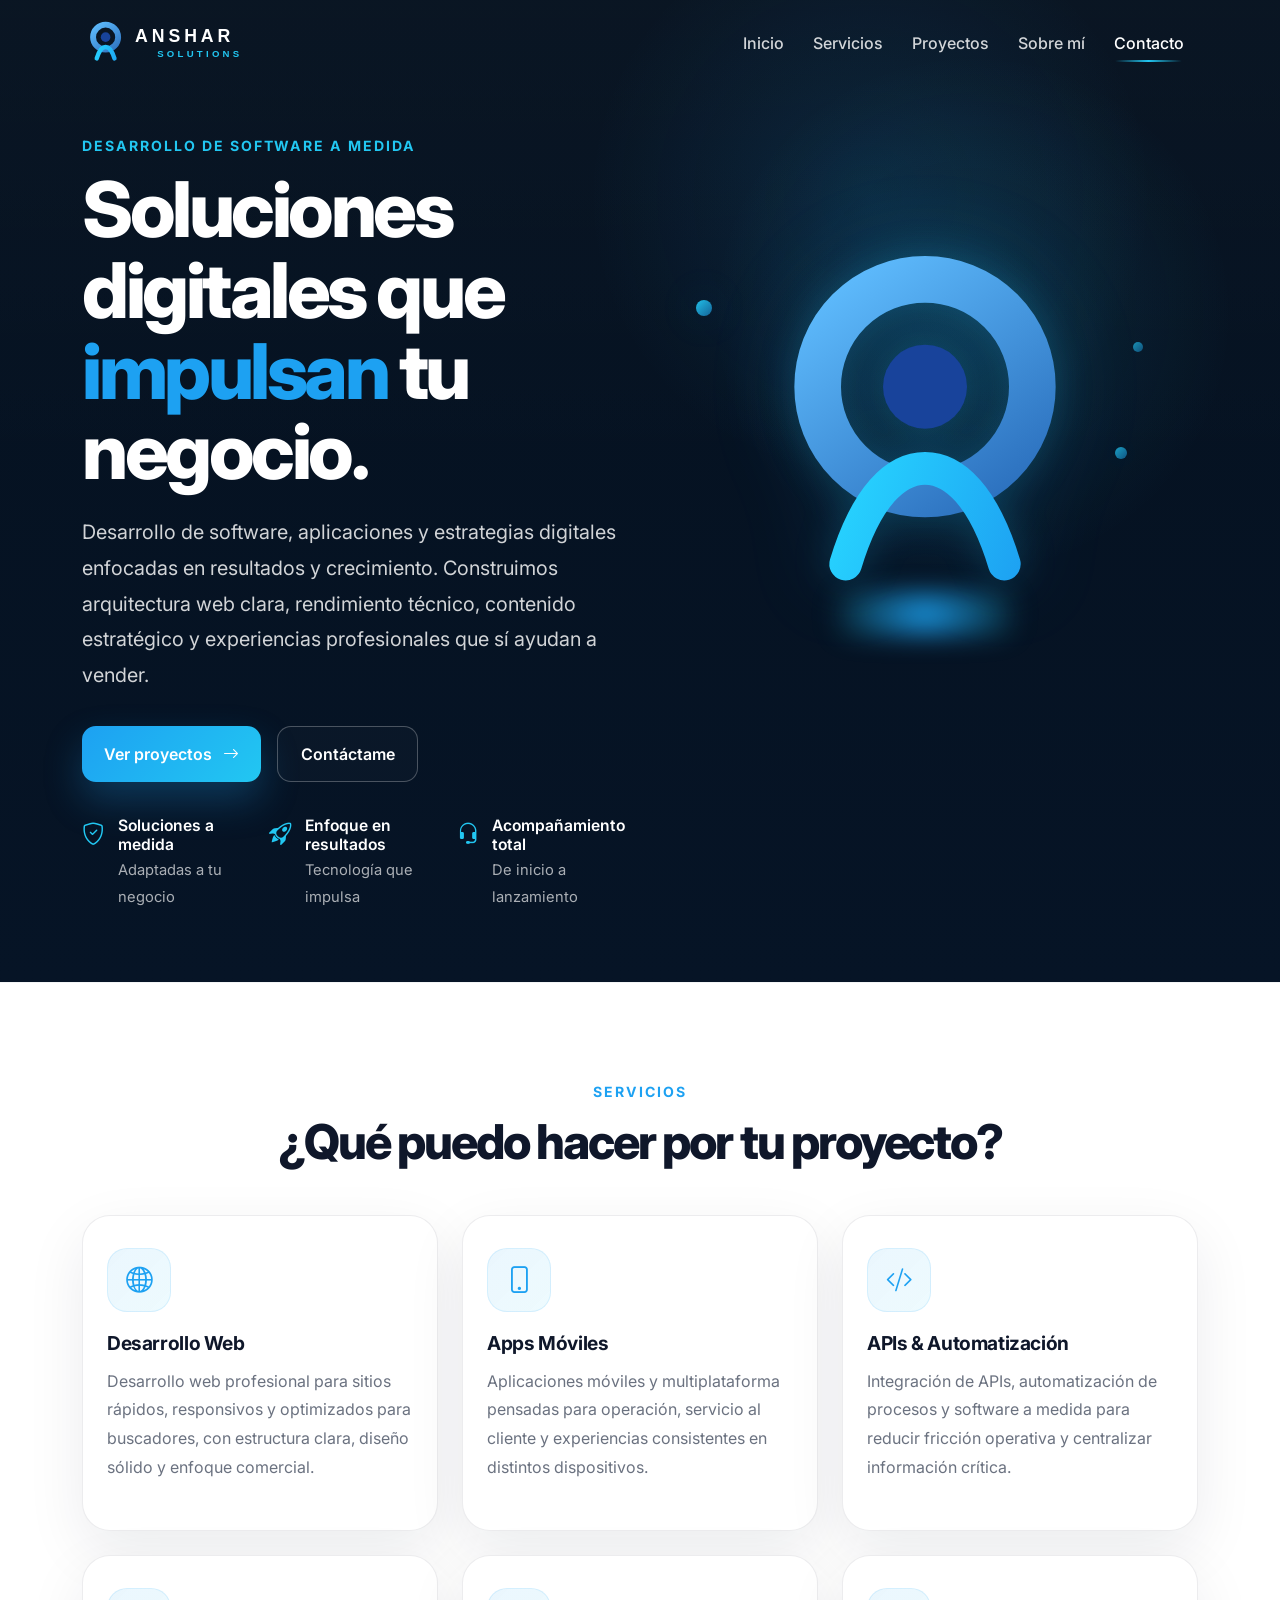
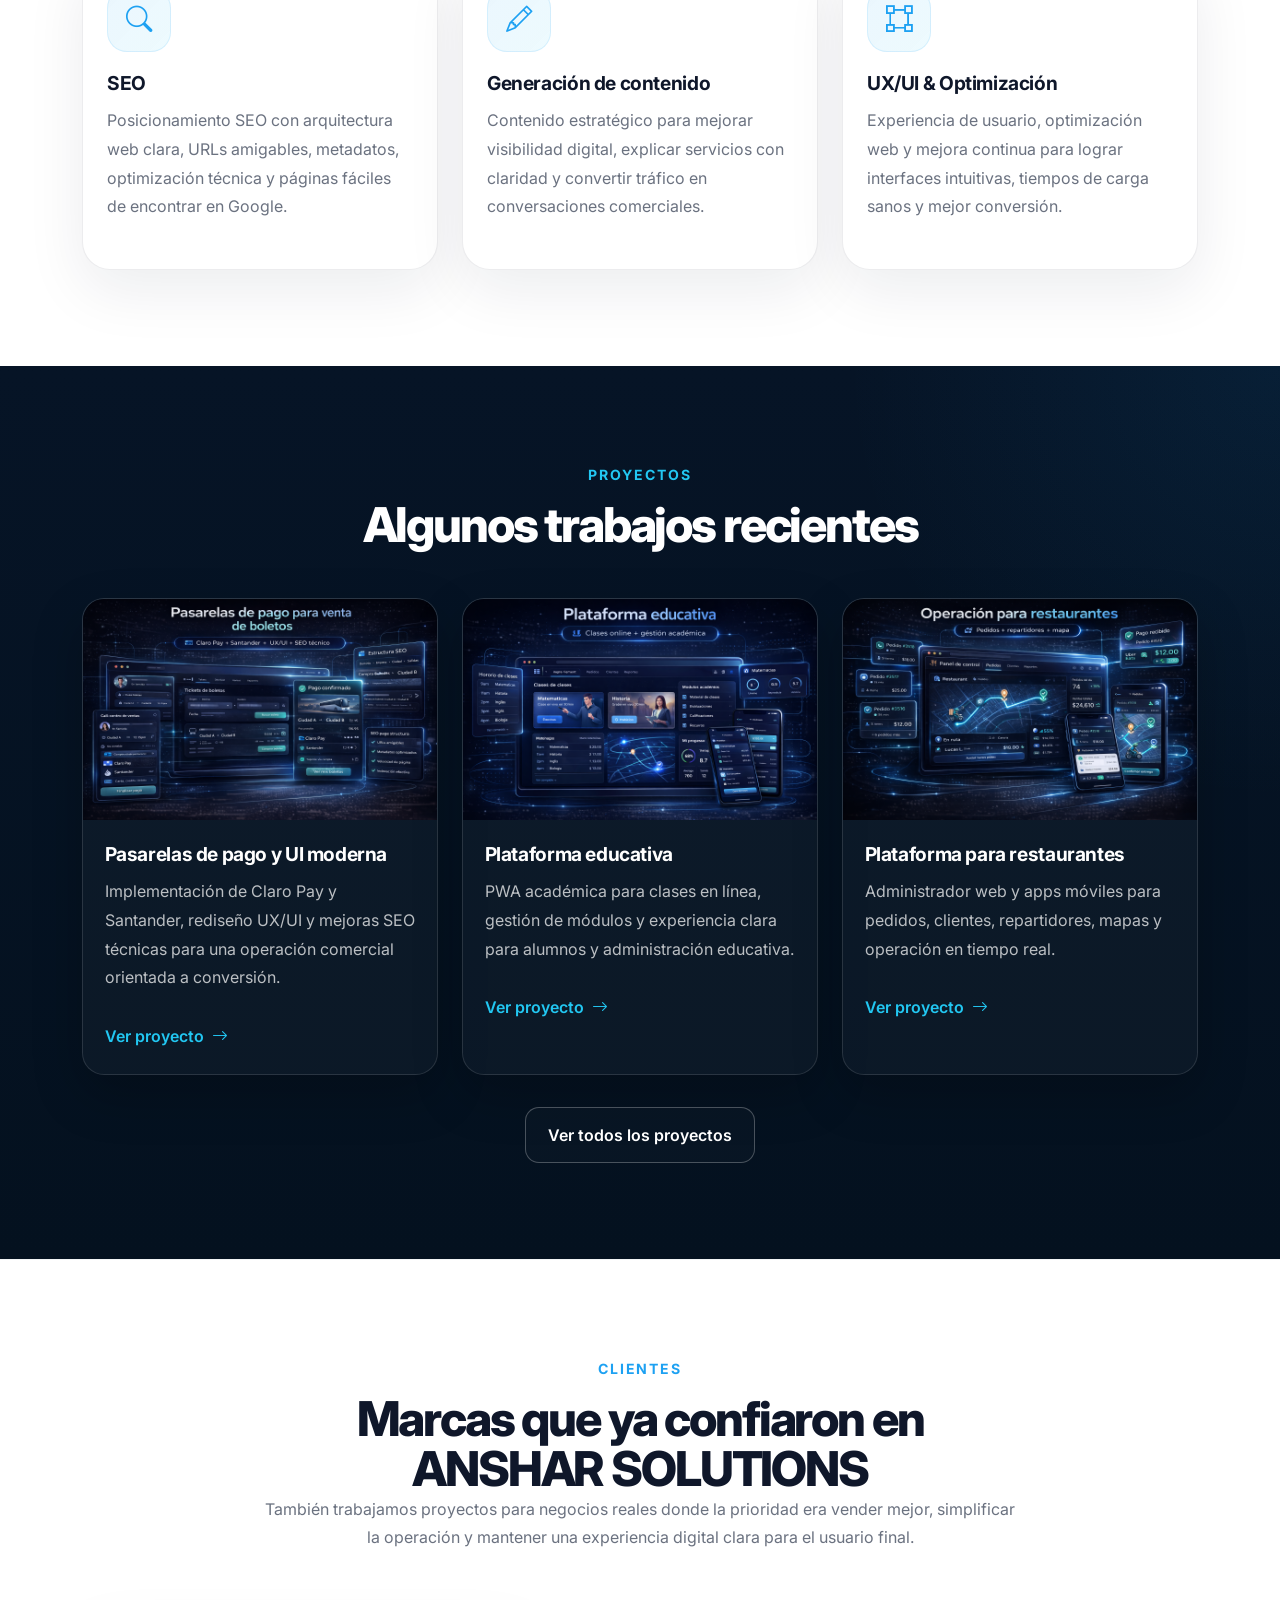
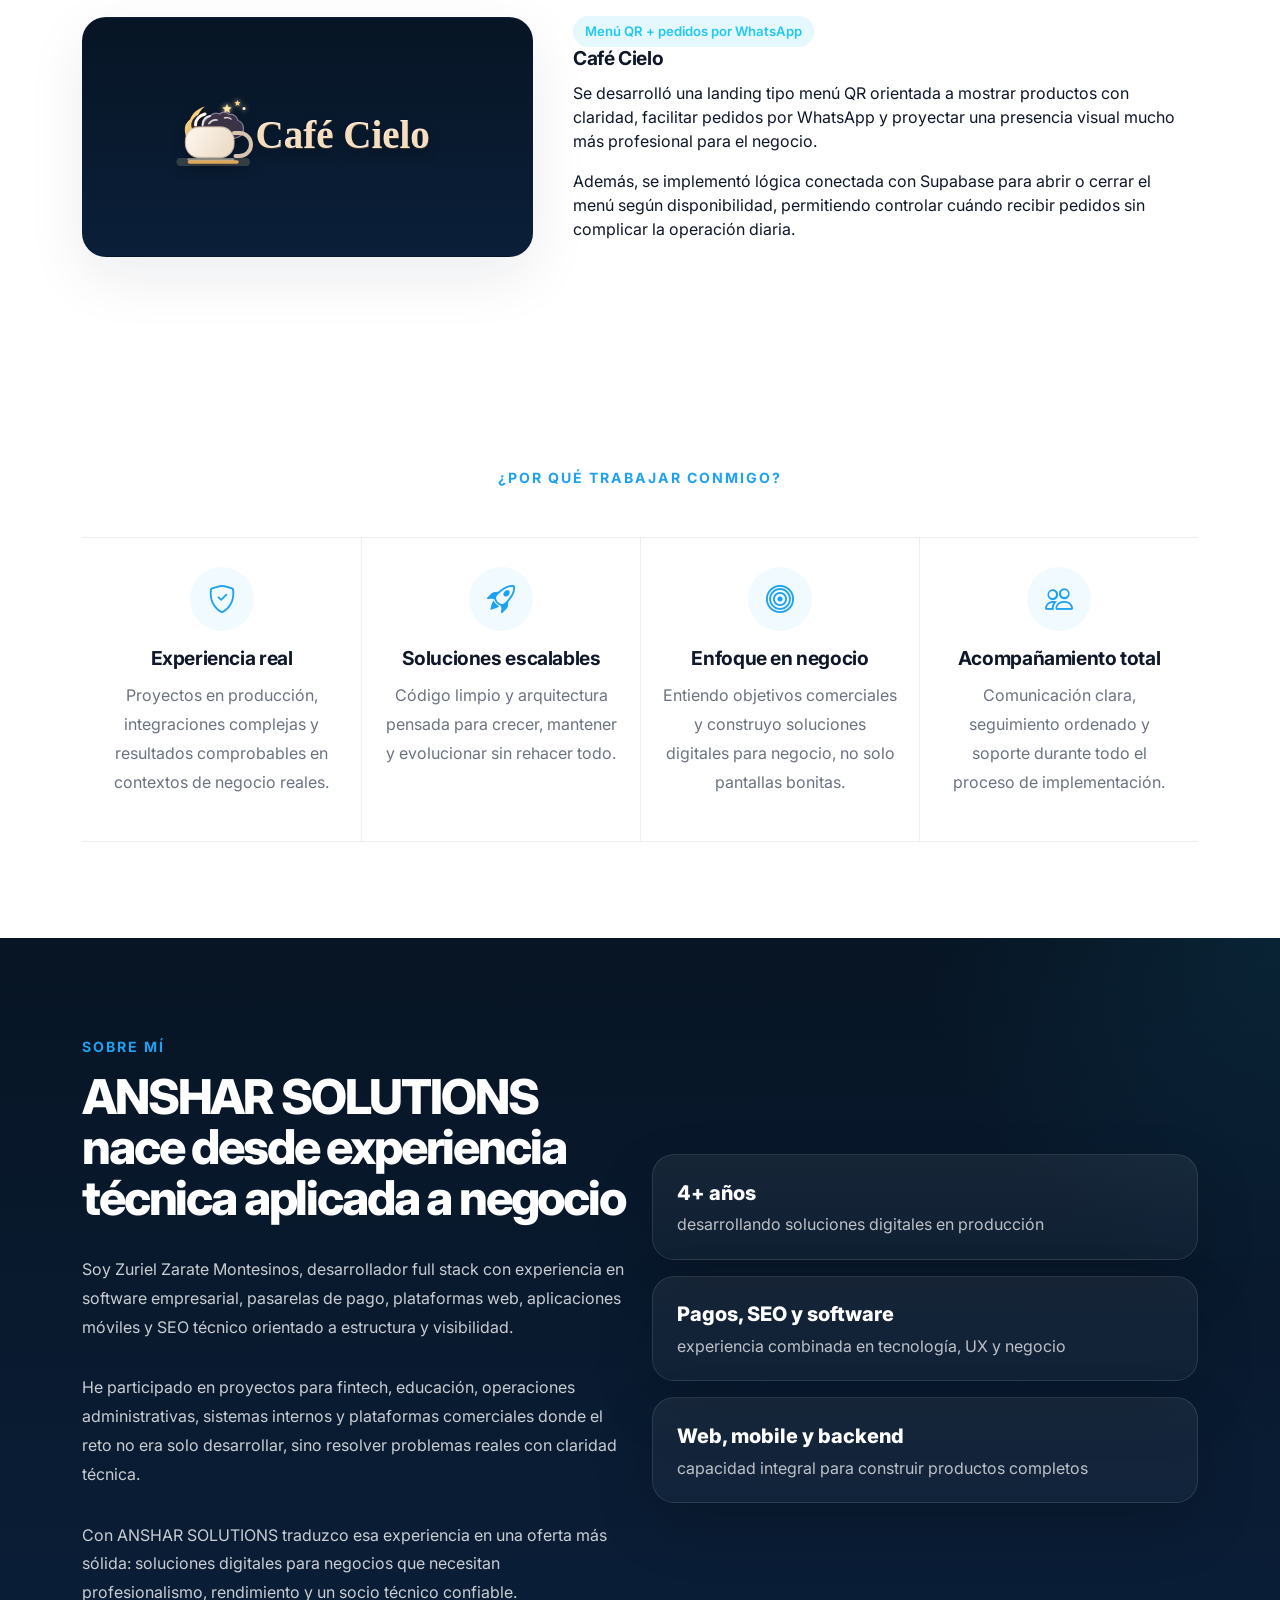
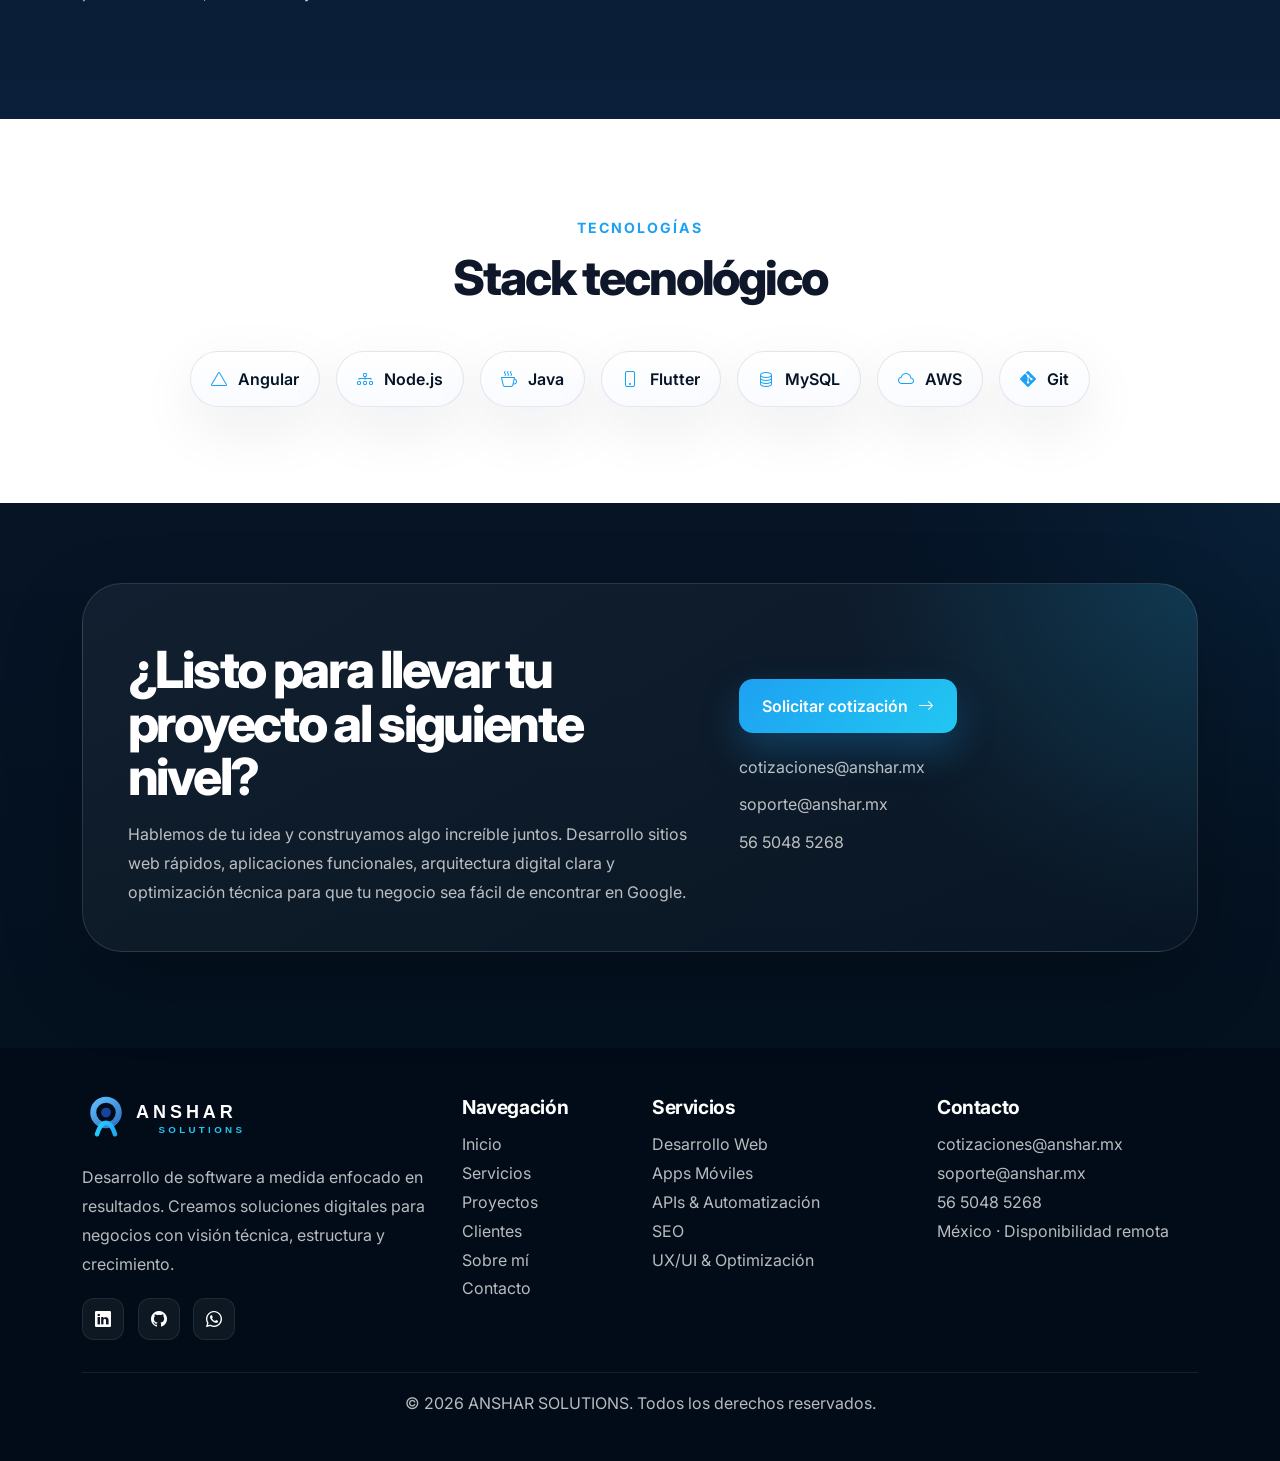
==== commit 0f14d68a: "Landin V2" ====
--- a/index.html
+++ b/index.html
@@ -3,813 +3,466 @@
 <head>
     <meta charset="UTF-8">
     <meta name="viewport" content="width=device-width, initial-scale=1.0">
-    <meta name="description" content="Anshar Solutions desarrolla sitios web, software a medida, pasarelas de pago, UX/UI y SEO para negocios que buscan crecer con tecnología moderna, presencia profesional y resultados reales.">
-    <meta name="robots" content="index, follow">
-    <meta name="author" content="Anshar Solutions">
-    <meta name="theme-color" content="#06101D">
-    <title>Anshar Solutions | Desarrollo Web, Software, Pasarelas de Pago y SEO</title>
-    <link rel="canonical" href="https://anshar.mx/">
+    <title>ANSHAR SOLUTIONS | Desarrollo web profesional, software a medida y SEO técnico</title>
+    <meta name="description" content="ANSHAR SOLUTIONS desarrolla software a medida, sitios web rápidos, aplicaciones móviles, integración de APIs, automatización de procesos y posicionamiento SEO para negocios que quieren crecer con tecnología profesional.">
+    <meta name="keywords" content="desarrollo web profesional, software a medida, aplicaciones móviles, automatización de procesos, integración de APIs, posicionamiento SEO, optimización web, contenido estratégico, experiencia de usuario, soluciones digitales para negocios">
+    <meta name="author" content="ANSHAR SOLUTIONS">
+    <meta name="robots" content="index,follow">
+    <meta name="theme-color" content="#061426">
+    <link rel="canonical" href="https://dante666z.github.io/anshar-solutions-landing/">
     <meta property="og:type" content="website">
     <meta property="og:locale" content="es_MX">
-    <meta property="og:site_name" content="Anshar Solutions">
-    <meta property="og:title" content="Anshar Solutions | Desarrollo Web, Software, Pasarelas de Pago y SEO">
-    <meta property="og:description" content="Desarrollo web, software a medida, pasarelas de pago, UX/UI y SEO estratégico para marcas y empresas que buscan crecer con estructura y resultados.">
-    <meta property="og:url" content="https://anshar.mx/">
-    <meta property="og:image" content="https://anshar.mx/assets/branding/anshar-mark.svg">
+    <meta property="og:site_name" content="ANSHAR SOLUTIONS">
+    <meta property="og:title" content="ANSHAR SOLUTIONS | Desarrollo web profesional, software a medida y SEO técnico">
+    <meta property="og:description" content="Desarrollo de software, aplicaciones y estrategias digitales enfocadas en resultados, crecimiento, rendimiento web y visibilidad en buscadores.">
+    <meta property="og:url" content="https://dante666z.github.io/anshar-solutions-landing/">
+    <meta property="og:image" content="https://dante666z.github.io/anshar-solutions-landing/assets/branding/anshar-favicon.svg">
     <meta name="twitter:card" content="summary_large_image">
-    <meta name="twitter:title" content="Anshar Solutions | Desarrollo Web, Software, Pasarelas de Pago y SEO">
-    <meta name="twitter:description" content="Soluciones digitales con visión, estructura y resultados para negocios y empresas.">
-    <meta name="twitter:image" content="https://anshar.mx/assets/branding/anshar-mark.svg">
+    <meta name="twitter:title" content="ANSHAR SOLUTIONS | Desarrollo web profesional, software a medida y SEO técnico">
+    <meta name="twitter:description" content="Creamos soluciones digitales para negocios: desarrollo web, software a medida, automatización, UX/UI, contenido estratégico y SEO técnico.">
+    <meta name="twitter:image" content="https://dante666z.github.io/anshar-solutions-landing/assets/branding/anshar-favicon.svg">
+    <link rel="icon" type="image/svg+xml" href="assets/branding/anshar-favicon.svg">
+    <link rel="icon" type="image/png" sizes="32x32" href="assets/branding/favicon-32.png">
+    <link rel="icon" type="image/png" sizes="16x16" href="assets/branding/favicon-16.png">
     <link rel="preconnect" href="https://fonts.googleapis.com">
     <link rel="preconnect" href="https://fonts.gstatic.com" crossorigin>
     <link href="https://fonts.googleapis.com/css2?family=Inter:wght@400;500;600;700;800;900&display=swap" rel="stylesheet">
     <link href="https://cdn.jsdelivr.net/npm/bootstrap@5.3.3/dist/css/bootstrap.min.css" rel="stylesheet" integrity="sha384-QWTKZyjpPEjISv5WaRU9OFeRpok6YctnYmDr5pNlyT2bRjXh0JMhjY6hW+ALEwIH" crossorigin="anonymous">
     <link rel="stylesheet" href="https://cdn.jsdelivr.net/npm/bootstrap-icons@1.11.3/font/bootstrap-icons.min.css">
-    <link rel="stylesheet" href="https://unpkg.com/aos@2.3.1/dist/aos.css">
-    <link rel="icon" type="image/svg+xml" href="assets/branding/favicon.svg">
     <link rel="stylesheet" href="css/styles.css">
     <script type="application/ld+json">
         {
             "@context": "https://schema.org",
             "@type": "ProfessionalService",
-            "name": "Anshar Solutions",
-            "url": "https://anshar.mx/",
-            "logo": "https://anshar.mx/assets/branding/anshar-mark.svg",
-            "image": "https://anshar.mx/assets/branding/hero-visual.svg",
-            "description": "Firma digital especializada en desarrollo web, software a medida, pasarelas de pago, UX/UI y SEO estratégico.",
+            "name": "ANSHAR SOLUTIONS",
+            "url": "https://dante666z.github.io/anshar-solutions-landing/",
+            "logo": "https://dante666z.github.io/anshar-solutions-landing/assets/branding/anshar-logo-horizontal-dark.svg",
+            "image": "https://dante666z.github.io/anshar-solutions-landing/assets/branding/anshar-favicon.svg",
+            "description": "Consultora de desarrollo de software enfocada en sitios web rápidos, software a medida, aplicaciones móviles, integración de APIs, automatización de procesos y SEO técnico.",
+            "telephone": "+52 56 5048 5268",
             "email": [
                 "cotizaciones@anshar.mx",
                 "soporte@anshar.mx"
             ],
-            "telephone": "+52 56 5048 5268",
-            "areaServed": "MX",
+            "address": {
+                "@type": "PostalAddress",
+                "addressCountry": "MX",
+                "addressLocality": "Ciudad de México"
+            },
             "sameAs": [
                 "https://www.linkedin.com/in/zurielzaratemontesinos/"
             ],
-            "serviceType": [
-                "Desarrollo web",
-                "Software a medida",
-                "Pasarelas de pago",
-                "UX/UI",
-                "SEO web"
-            ]
+            "hasOfferCatalog": {
+                "@type": "OfferCatalog",
+                "name": "Servicios digitales de ANSHAR SOLUTIONS",
+                "itemListElement": [
+                    {
+                        "@type": "Offer",
+                        "itemOffered": {
+                            "@type": "Service",
+                            "name": "Desarrollo web profesional",
+                            "description": "Desarrollo de sitios web rápidos, responsivos y optimizados para buscadores."
+                        }
+                    },
+                    {
+                        "@type": "Offer",
+                        "itemOffered": {
+                            "@type": "Service",
+                            "name": "Software a medida",
+                            "description": "Plataformas y sistemas para automatizar procesos y centralizar operaciones."
+                        }
+                    },
+                    {
+                        "@type": "Offer",
+                        "itemOffered": {
+                            "@type": "Service",
+                            "name": "Aplicaciones móviles",
+                            "description": "Apps multiplataforma orientadas a operación, experiencia de usuario y crecimiento."
+                        }
+                    },
+                    {
+                        "@type": "Offer",
+                        "itemOffered": {
+                            "@type": "Service",
+                            "name": "SEO técnico y optimización web",
+                            "description": "Arquitectura HTML clara, metadatos, rendimiento, URLs amigables y contenido estratégico."
+                        }
+                    }
+                ]
+            }
         }
     </script>
 </head>
-<body data-bs-spy="scroll" data-bs-target="#mainNav" data-bs-offset="100" tabindex="0">
-    <div class="site-shell">
-        <header class="header-wrapper">
-            <nav id="mainNav" class="navbar navbar-expand-lg navbar-dark fixed-top custom-navbar">
-                <div class="container">
-                    <a class="navbar-brand" href="#inicio" aria-label="Anshar Solutions">
-                        <span class="brand-lockup">
-                            <span class="brand-symbol" aria-hidden="true">
-                                <svg viewBox="0 0 64 64" role="img" focusable="false">
-                                    <defs>
-                                        <linearGradient id="ansharGradient" x1="0%" y1="0%" x2="100%" y2="100%">
-                                            <stop offset="0%" stop-color="#7BE7FF"></stop>
-                                            <stop offset="100%" stop-color="#27D3FF"></stop>
-                                        </linearGradient>
-                                    </defs>
-                                    <path d="M32 8 10 54h10l4.2-9h15.6L44 54h10L32 8Zm0 14.4 5.2 11.4H26.8L32 22.4Z" fill="url(#ansharGradient)"></path>
-                                    <circle cx="32" cy="34" r="4.4" fill="#F5F9FF"></circle>
-                                </svg>
-                            </span>
-                            <span class="brand-text">
-                                <strong>Anshar</strong>
-                                <small>Solutions</small>
-                            </span>
+<body data-page="home">
+    <header class="site-header">
+        <nav id="mainNav" class="navbar navbar-expand-lg navbar-dark custom-navbar fixed-top" aria-label="Navegación principal">
+            <div class="container">
+                <a class="navbar-brand" href="#inicio" aria-label="ANSHAR SOLUTIONS">
+                    <span class="brand-lockup">
+                        <img class="brand-logo brand-logo-header brand-logo-desktop" src="assets/branding/anshar-logo-horizontal-compact-dark.svg" alt="Logo principal de ANSHAR SOLUTIONS" width="236" height="44">
+                        <img class="brand-logo brand-logo-header brand-logo-mobile" src="assets/branding/anshar-logo-mobile.svg" alt="Logo compacto de ANSHAR SOLUTIONS" width="170" height="45">
+                    </span>
+                </a>
+                <button class="navbar-toggler border-0 shadow-none" type="button" data-bs-toggle="collapse" data-bs-target="#navbarContent" aria-controls="navbarContent" aria-expanded="false" aria-label="Abrir menú">
+                    <span class="navbar-toggler-icon"></span>
+                </button>
+                <div class="collapse navbar-collapse" id="navbarContent">
+                    <ul class="navbar-nav ms-auto align-items-lg-center">
+                        <li class="nav-item"><a class="nav-link active" href="#inicio">Inicio</a></li>
+                        <li class="nav-item"><a class="nav-link" href="#servicios">Servicios</a></li>
+                        <li class="nav-item"><a class="nav-link" href="proyectos.html">Proyectos</a></li>
+                        <li class="nav-item"><a class="nav-link" href="#sobre-mi">Sobre mí</a></li>
+                        <li class="nav-item"><a class="nav-link" href="#contacto">Contacto</a></li>
+                    </ul>
+                </div>
+            </div>
+        </nav>
+    </header>
+
+    <main>
+        <section id="inicio" class="hero-section hero-dark">
+            <div class="hero-gradient"></div>
+            <div class="container">
+                <div class="row align-items-center gy-5 hero-grid">
+                    <div class="col-lg-6">
+                        <div class="hero-copy reveal">
+                            <span class="eyebrow">Desarrollo de software a medida</span>
+                            <h1>Soluciones digitales que <span>impulsan</span> tu negocio.</h1>
+                            <p>Desarrollo de software, aplicaciones y estrategias digitales enfocadas en resultados y crecimiento. Construimos arquitectura web clara, rendimiento técnico, contenido estratégico y experiencias profesionales que sí ayudan a vender.</p>
+                            <div class="hero-actions">
+                                <a class="btn btn-primary btn-pill" href="proyectos.html">Ver proyectos <i class="bi bi-arrow-right"></i></a>
+                                <a class="btn btn-outline-light btn-pill" href="#contacto">Contáctame</a>
+                            </div>
+                            <div class="hero-benefits" aria-label="Beneficios principales">
+                                <article class="benefit-item">
+                                    <i class="bi bi-shield-check"></i>
+                                    <div>
+                                        <h3>Soluciones a medida</h3>
+                                        <p>Adaptadas a tu negocio</p>
+                                    </div>
+                                </article>
+                                <article class="benefit-item">
+                                    <i class="bi bi-rocket-takeoff"></i>
+                                    <div>
+                                        <h3>Enfoque en resultados</h3>
+                                        <p>Tecnología que impulsa</p>
+                                    </div>
+                                </article>
+                                <article class="benefit-item">
+                                    <i class="bi bi-headset"></i>
+                                    <div>
+                                        <h3>Acompañamiento total</h3>
+                                        <p>De inicio a lanzamiento</p>
+                                    </div>
+                                </article>
+                            </div>
+                        </div>
+                    </div>
+                    <div class="col-lg-6">
+                        <div class="hero-visual reveal reveal-delay-md">
+                            <div class="hero-orbits">
+                                <span class="orb orb-one"></span>
+                                <span class="orb orb-two"></span>
+                                <span class="orb orb-three"></span>
+                                <img class="brand-logo brand-logo-hero" src="assets/branding/anshar-isotipo.svg" alt="Isotipo de ANSHAR SOLUTIONS" width="420" height="420">
+                                <span class="hero-glow"></span>
+                            </div>
+                        </div>
+                    </div>
+                </div>
+            </div>
+        </section>
+
+        <section id="servicios" class="section-light section-services">
+            <div class="container">
+                <div class="section-heading text-center reveal">
+                    <span class="eyebrow eyebrow-blue">Servicios</span>
+                    <h2>¿Qué puedo hacer por tu proyecto?</h2>
+                </div>
+                <div class="row g-4">
+                    <div class="col-md-6 col-xl-4">
+                        <article class="service-card reveal">
+                            <div class="service-icon"><i class="bi bi-globe2"></i></div>
+                            <h3>Desarrollo Web</h3>
+                            <p>Desarrollo web profesional para sitios rápidos, responsivos y optimizados para buscadores, con estructura clara, diseño sólido y enfoque comercial.</p>
+                        </article>
+                    </div>
+                    <div class="col-md-6 col-xl-4">
+                        <article class="service-card reveal reveal-delay-sm">
+                            <div class="service-icon"><i class="bi bi-phone"></i></div>
+                            <h3>Apps Móviles</h3>
+                            <p>Aplicaciones móviles y multiplataforma pensadas para operación, servicio al cliente y experiencias consistentes en distintos dispositivos.</p>
+                        </article>
+                    </div>
+                    <div class="col-md-6 col-xl-4">
+                        <article class="service-card reveal reveal-delay-md">
+                            <div class="service-icon"><i class="bi bi-code-slash"></i></div>
+                            <h3>APIs &amp; Automatización</h3>
+                            <p>Integración de APIs, automatización de procesos y software a medida para reducir fricción operativa y centralizar información crítica.</p>
+                        </article>
+                    </div>
+                    <div class="col-md-6 col-xl-4">
+                        <article class="service-card reveal">
+                            <div class="service-icon"><i class="bi bi-search"></i></div>
+                            <h3>SEO</h3>
+                            <p>Posicionamiento SEO con arquitectura web clara, URLs amigables, metadatos, optimización técnica y páginas fáciles de encontrar en Google.</p>
+                        </article>
+                    </div>
+                    <div class="col-md-6 col-xl-4">
+                        <article class="service-card reveal reveal-delay-sm">
+                            <div class="service-icon"><i class="bi bi-pencil"></i></div>
+                            <h3>Generación de contenido</h3>
+                            <p>Contenido estratégico para mejorar visibilidad digital, explicar servicios con claridad y convertir tráfico en conversaciones comerciales.</p>
+                        </article>
+                    </div>
+                    <div class="col-md-6 col-xl-4">
+                        <article class="service-card reveal reveal-delay-md">
+                            <div class="service-icon"><i class="bi bi-bounding-box"></i></div>
+                            <h3>UX/UI &amp; Optimización</h3>
+                            <p>Experiencia de usuario, optimización web y mejora continua para lograr interfaces intuitivas, tiempos de carga sanos y mejor conversión.</p>
+                        </article>
+                    </div>
+                </div>
+            </div>
+        </section>
+
+        <section class="section-dark section-projects-preview">
+            <div class="container">
+                <div class="section-heading text-center reveal">
+                    <span class="eyebrow">Proyectos</span>
+                    <h2>Algunos trabajos recientes</h2>
+                </div>
+                <div class="row g-4">
+                    <div class="col-lg-4">
+                        <article class="project-card reveal">
+                            <a class="project-image-link" href="proyectos.html#pasarelas-pago" aria-label="Ver proyecto de pasarelas de pago y UI moderna">
+                                <img src="assets/proyectos/pasarelas-pago-ui-moderna.png" alt="Proyecto de pasarelas de pago y UI moderna para venta digital" width="760" height="520" loading="lazy">
+                            </a>
+                            <div class="project-card-body">
+                                <h3>Pasarelas de pago y UI moderna</h3>
+                                <p>Implementación de Claro Pay y Santander, rediseño UX/UI y mejoras SEO técnicas para una operación comercial orientada a conversión.</p>
+                                <a class="project-link" href="proyectos.html#pasarelas-pago">Ver proyecto <i class="bi bi-arrow-right"></i></a>
+                            </div>
+                        </article>
+                    </div>
+                    <div class="col-lg-4">
+                        <article class="project-card reveal reveal-delay-sm">
+                            <a class="project-image-link" href="proyectos.html#plataforma-educativa" aria-label="Ver proyecto de plataforma educativa">
+                                <img src="assets/proyectos/plataforma-educativa-clases-linea.png" alt="Proyecto de plataforma educativa y clases en línea" width="760" height="520" loading="lazy">
+                            </a>
+                            <div class="project-card-body">
+                                <h3>Plataforma educativa</h3>
+                                <p>PWA académica para clases en línea, gestión de módulos y experiencia clara para alumnos y administración educativa.</p>
+                                <a class="project-link" href="proyectos.html#plataforma-educativa">Ver proyecto <i class="bi bi-arrow-right"></i></a>
+                            </div>
+                        </article>
+                    </div>
+                    <div class="col-lg-4">
+                        <article class="project-card reveal reveal-delay-md">
+                            <a class="project-image-link" href="proyectos.html#restaurantes-digital" aria-label="Ver proyecto de plataforma digital para restaurantes">
+                                <img src="assets/proyectos/plataforma-digital-restaurantes.png" alt="Proyecto de plataforma digital para gestión de restaurantes" width="760" height="520" loading="lazy">
+                            </a>
+                            <div class="project-card-body">
+                                <h3>Plataforma para restaurantes</h3>
+                                <p>Administrador web y apps móviles para pedidos, clientes, repartidores, mapas y operación en tiempo real.</p>
+                                <a class="project-link" href="proyectos.html#restaurantes-digital">Ver proyecto <i class="bi bi-arrow-right"></i></a>
+                            </div>
+                        </article>
+                    </div>
+                </div>
+                <div class="section-action reveal">
+                    <a class="btn btn-outline-light btn-pill btn-wide" href="proyectos.html">Ver todos los proyectos</a>
+                </div>
+            </div>
+        </section>
+
+        <section class="section-light section-clients" id="clientes">
+            <div class="container">
+                <div class="section-heading text-center reveal">
+                    <span class="eyebrow eyebrow-blue">Clientes</span>
+                    <h2>Marcas que ya confiaron en ANSHAR SOLUTIONS</h2>
+                    <p>También trabajamos proyectos para negocios reales donde la prioridad era vender mejor, simplificar la operación y mantener una experiencia digital clara para el usuario final.</p>
+                </div>
+                <div class="row align-items-center gy-4">
+                    <div class="col-lg-5">
+                        <article class="client-card reveal">
+                            <div class="client-logo-wrap">
+                                <img src="assets/clientes/logo-cafe-cielo-dark.svg" alt="Logo de Café Cielo" width="320" height="120" loading="lazy">
+                            </div>
+                        </article>
+                    </div>
+                    <div class="col-lg-7">
+                        <article class="client-story reveal reveal-delay-sm">
+                            <span class="project-category project-category-light">Menú QR + pedidos por WhatsApp</span>
+                            <h3>Café Cielo</h3>
+                            <p>Se desarrolló una landing tipo menú QR orientada a mostrar productos con claridad, facilitar pedidos por WhatsApp y proyectar una presencia visual mucho más profesional para el negocio.</p>
+                            <p>Además, se implementó lógica conectada con Supabase para abrir o cerrar el menú según disponibilidad, permitiendo controlar cuándo recibir pedidos sin complicar la operación diaria.</p>
+                        </article>
+                    </div>
+                </div>
+            </div>
+        </section>
+
+        <section class="section-light section-trust">
+            <div class="container">
+                <div class="section-heading text-center reveal">
+                    <span class="eyebrow eyebrow-blue">¿Por qué trabajar conmigo?</span>
+                </div>
+                <div class="trust-grid">
+                    <article class="trust-item reveal">
+                        <i class="bi bi-shield-check"></i>
+                        <h3>Experiencia real</h3>
+                        <p>Proyectos en producción, integraciones complejas y resultados comprobables en contextos de negocio reales.</p>
+                    </article>
+                    <article class="trust-item reveal reveal-delay-sm">
+                        <i class="bi bi-rocket-takeoff"></i>
+                        <h3>Soluciones escalables</h3>
+                        <p>Código limpio y arquitectura pensada para crecer, mantener y evolucionar sin rehacer todo.</p>
+                    </article>
+                    <article class="trust-item reveal reveal-delay-md">
+                        <i class="bi bi-bullseye"></i>
+                        <h3>Enfoque en negocio</h3>
+                        <p>Entiendo objetivos comerciales y construyo soluciones digitales para negocio, no solo pantallas bonitas.</p>
+                    </article>
+                    <article class="trust-item reveal reveal-delay-lg">
+                        <i class="bi bi-people"></i>
+                        <h3>Acompañamiento total</h3>
+                        <p>Comunicación clara, seguimiento ordenado y soporte durante todo el proceso de implementación.</p>
+                    </article>
+                </div>
+            </div>
+        </section>
+
+        <section id="sobre-mi" class="section-light section-about">
+            <div class="container">
+                <div class="row align-items-center gy-5">
+                    <div class="col-lg-6">
+                        <div class="section-heading section-heading-left reveal">
+                            <span class="eyebrow eyebrow-blue">Sobre mí</span>
+                            <h2>ANSHAR SOLUTIONS nace desde experiencia técnica aplicada a negocio</h2>
+                        </div>
+                        <div class="about-copy reveal reveal-delay-sm">
+                            <p>Soy Zuriel Zarate Montesinos, desarrollador full stack con experiencia en software empresarial, pasarelas de pago, plataformas web, aplicaciones móviles y SEO técnico orientado a estructura y visibilidad.</p>
+                            <p>He participado en proyectos para fintech, educación, operaciones administrativas, sistemas internos y plataformas comerciales donde el reto no era solo desarrollar, sino resolver problemas reales con claridad técnica.</p>
+                            <p>Con ANSHAR SOLUTIONS traduzco esa experiencia en una oferta más sólida: soluciones digitales para negocios que necesitan profesionalismo, rendimiento y un socio técnico confiable.</p>
+                        </div>
+                    </div>
+                    <div class="col-lg-6">
+                        <div class="about-panel reveal reveal-delay-md">
+                            <div class="about-metric">
+                                <strong>4+ años</strong>
+                                <span>desarrollando soluciones digitales en producción</span>
+                            </div>
+                            <div class="about-metric">
+                                <strong>Pagos, SEO y software</strong>
+                                <span>experiencia combinada en tecnología, UX y negocio</span>
+                            </div>
+                            <div class="about-metric">
+                                <strong>Web, mobile y backend</strong>
+                                <span>capacidad integral para construir productos completos</span>
+                            </div>
+                        </div>
+                    </div>
+                </div>
+            </div>
+        </section>
+
+        <section class="section-light section-stack">
+            <div class="container">
+                <div class="section-heading text-center reveal">
+                    <span class="eyebrow eyebrow-blue">Tecnologías</span>
+                    <h2>Stack tecnológico</h2>
+                </div>
+                <div class="stack-grid reveal">
+                    <span class="stack-pill"><i class="bi bi-triangle"></i>Angular</span>
+                    <span class="stack-pill"><i class="bi bi-diagram-3"></i>Node.js</span>
+                    <span class="stack-pill"><i class="bi bi-cup-hot"></i>Java</span>
+                    <span class="stack-pill"><i class="bi bi-phone"></i>Flutter</span>
+                    <span class="stack-pill"><i class="bi bi-database"></i>MySQL</span>
+                    <span class="stack-pill"><i class="bi bi-cloud"></i>AWS</span>
+                    <span class="stack-pill"><i class="bi bi-git"></i>Git</span>
+                </div>
+            </div>
+        </section>
+
+        <section id="contacto" class="section-dark section-cta">
+            <div class="container">
+                <div class="cta-box reveal">
+                    <div class="row align-items-center gy-4">
+                        <div class="col-lg-7">
+                            <h2>¿Listo para llevar tu proyecto al siguiente nivel?</h2>
+                            <p>Hablemos de tu idea y construyamos algo increíble juntos. Desarrollo sitios web rápidos, aplicaciones funcionales, arquitectura digital clara y optimización técnica para que tu negocio sea fácil de encontrar en Google.</p>
+                        </div>
+                        <div class="col-lg-5">
+                            <div class="cta-actions cta-actions-end">
+                                <a class="btn btn-primary btn-pill btn-wide" href="mailto:cotizaciones@anshar.mx">Solicitar cotización <i class="bi bi-arrow-right"></i></a>
+                            </div>
+                            <div class="contact-inline">
+                                <a href="mailto:cotizaciones@anshar.mx">cotizaciones@anshar.mx</a>
+                                <a href="mailto:soporte@anshar.mx">soporte@anshar.mx</a>
+                                <a href="https://wa.me/525650485268" target="_blank" rel="noopener noreferrer">56 5048 5268</a>
+                            </div>
+                        </div>
+                    </div>
+                </div>
+            </div>
+        </section>
+    </main>
+
+    <footer class="site-footer">
+        <div class="container">
+            <div class="row gy-4">
+                <div class="col-lg-4">
+                    <a class="footer-brand" href="#inicio" aria-label="ANSHAR SOLUTIONS">
+                        <span class="brand-lockup brand-lockup-footer">
+                            <img class="brand-logo brand-logo-footer" src="assets/branding/anshar-logo-horizontal-compact-dark.svg" alt="Logo horizontal de ANSHAR SOLUTIONS" width="240" height="45">
                         </span>
                     </a>
-                    <button class="navbar-toggler border-0 shadow-none" type="button" data-bs-toggle="collapse" data-bs-target="#navbarContent" aria-controls="navbarContent" aria-expanded="false" aria-label="Abrir navegación">
-                        <span class="navbar-toggler-icon"></span>
-                    </button>
-                    <div class="collapse navbar-collapse" id="navbarContent">
-                        <ul class="navbar-nav mx-auto mb-3 mb-lg-0">
-                            <li class="nav-item"><a class="nav-link" href="#inicio">Inicio</a></li>
-                            <li class="nav-item"><a class="nav-link" href="#soluciones-digitales">Servicios</a></li>
-                            <li class="nav-item"><a class="nav-link" href="#casos-de-exito">Portafolio</a></li>
-                            <li class="nav-item"><a class="nav-link" href="#nuestros-clientes">Clientes</a></li>
-                            <li class="nav-item"><a class="nav-link" href="#sobre-anshar">Sobre mí</a></li>
-                            <li class="nav-item"><a class="nav-link" href="#proceso-digital">Proceso</a></li>
-                            <li class="nav-item"><a class="nav-link" href="#contacto-digital">Contacto</a></li>
-                        </ul>
-                        <button class="btn btn-primary btn-nav" data-bs-toggle="modal" data-bs-target="#contactModal">
-                            Solicitar cotización
-                        </button>
-                    </div>
-                </div>
-            </nav>
-        </header>
-
-        <main>
-            <section id="inicio" class="hero-section">
-                <div class="hero-backdrop"></div>
-                <div class="container position-relative">
-                    <div class="row align-items-center gy-5 hero-grid">
-                        <div class="col-lg-6">
-                            <div class="hero-copy" data-aos="fade-right" data-aos-duration="900">
-                                <span class="section-badge">
-                                    <i class="bi bi-stars"></i>
-                                    Desarrollo + software + estrategia digital
-                                </span>
-                                <h1>Construimos experiencias web, software y posicionamiento digital con estándar premium</h1>
-                                <p class="hero-description">
-                                    En Anshar Solutions desarrollamos sitios web, software, aplicaciones y estrategias SEO para marcas y empresas que buscan crecer con presencia profesional, estructura tecnológica y resultados medibles.
-                                </p>
-                                <div class="hero-actions">
-                                    <a class="btn btn-primary btn-lg" href="#casos-de-exito">Ver mis trabajos</a>
-                                    <a class="btn btn-outline-light btn-lg" href="#contacto-digital">Contáctame</a>
-                                </div>
-                                <div class="hero-highlights">
-                                    <div class="highlight-pill">
-                                        <i class="bi bi-phone"></i>
-                                        <span>Diseño premium</span>
-                                    </div>
-                                    <div class="highlight-pill">
-                                        <i class="bi bi-layers"></i>
-                                        <span>Arquitectura a medida</span>
-                                    </div>
-                                    <div class="highlight-pill">
-                                        <i class="bi bi-patch-check"></i>
-                                        <span>SEO y conversión</span>
-                                    </div>
-                                </div>
-                            </div>
-                        </div>
-                        <div class="col-lg-6">
-                            <div class="hero-visual-wrapper" data-aos="fade-left" data-aos-duration="1000">
-                                <div class="floating-chip chip-top">
-                                    <i class="bi bi-lightning-charge"></i>
-                                    <span>Dirección clara</span>
-                                </div>
-                                <div class="floating-chip chip-middle">
-                                    <i class="bi bi-window-stack"></i>
-                                    <span>UX + SEO</span>
-                                </div>
-                                <div class="floating-chip chip-bottom">
-                                    <i class="bi bi-bar-chart-line"></i>
-                                    <span>Escala digital</span>
-                                </div>
-                                <div class="premium-placeholder hero-placeholder">
-                                    <div class="placeholder-grid"></div>
-                                    <div class="placeholder-glow"></div>
-                                    <div class="placeholder-content">
-                                        <img class="brand-visual-image" src="assets/branding/hero-visual.svg" alt="Visual corporativo de Anshar Solutions">
-                                        <div class="mock-card stats-card">
-                                            <i class="bi bi-graph-up-arrow"></i>
-                                            <div>
-                                                <strong>Presencia premium para marcas que quieren crecer</strong>
-                                                <span>Visual principal listo para sustituirse o mantenerse como arte de marca</span>
-                                            </div>
-                                        </div>
-                                        <div class="mock-card insight-card">
-                                            <i class="bi bi-cpu"></i>
-                                            <div>
-                                                <strong>Diseño corporativo de apoyo</strong>
-                                                <span>Ideal para presentar servicios web, software y SEO</span>
-                                            </div>
-                                        </div>
-                                    </div>
-                                </div>
-                            </div>
-                        </div>
-                    </div>
-
-                    <div class="row g-4 service-float-row">
-                        <div class="col-md-6 col-lg-4" data-aos="fade-up" data-aos-delay="50">
-                            <article class="glass-card featured-card">
-                                <div class="featured-icon">
-                                    <i class="bi bi-display"></i>
-                                </div>
-                                <div>
-                                    <h3>Desarrollo Web</h3>
-                                    <p>Sitios modernos, atractivos y orientados a resultados</p>
-                                </div>
-                            </article>
-                        </div>
-                        <div class="col-md-6 col-lg-4" data-aos="fade-up" data-aos-delay="150">
-                            <article class="glass-card featured-card">
-                                <div class="featured-icon">
-                                    <i class="bi bi-grid-1x2"></i>
-                                </div>
-                                <div>
-                                    <h3>Software y Sistemas</h3>
-                                    <p>Herramientas a la medida para optimizar procesos, control y operación</p>
-                                </div>
-                            </article>
-                        </div>
-                        <div class="col-md-6 col-lg-4" data-aos="fade-up" data-aos-delay="250">
-                            <article class="glass-card featured-card">
-                                <div class="featured-icon">
-                                    <i class="bi bi-rocket-takeoff"></i>
-                                </div>
-                                <div>
-                                    <h3>Pagos y SEO</h3>
-                                    <p>Pasarelas de pago, posicionamiento y captación digital orientada a conversión</p>
-                                </div>
-                            </article>
-                        </div>
-                    </div>
-                </div>
-            </section>
-
-            <section class="section-block reason-section">
-                <div class="container">
-                    <div class="section-heading text-center" data-aos="fade-up">
-                        <span class="section-kicker">Valor profesional</span>
-                        <h2>¿Por qué elegirme?</h2>
-                        <p>Anshar Solutions integra desarrollo, software y estrategia digital para construir productos que elevan la imagen de una marca, optimizan su operación y generan valor real.</p>
-                    </div>
-                    <div class="row g-4">
-                        <div class="col-sm-6 col-lg-3" data-aos="fade-up" data-aos-delay="50">
-                            <article class="info-card h-100">
-                                <div class="info-icon"><i class="bi bi-award"></i></div>
-                                <h3>Experiencia</h3>
-                                <p>Experiencia construyendo soluciones web, software, UX/UI y productos digitales con enfoque comercial.</p>
-                            </article>
-                        </div>
-                        <div class="col-sm-6 col-lg-3" data-aos="fade-up" data-aos-delay="120">
-                            <article class="info-card h-100">
-                                <div class="info-icon"><i class="bi bi-cpu"></i></div>
-                                <h3>Tecnología moderna</h3>
-                                <p>Trabajamos con herramientas actuales para crear plataformas escalables, mantenibles y competitivas.</p>
-                            </article>
-                        </div>
-                        <div class="col-sm-6 col-lg-3" data-aos="fade-up" data-aos-delay="190">
-                            <article class="info-card h-100">
-                                <div class="info-icon"><i class="bi bi-bullseye"></i></div>
-                                <h3>Enfoque en resultados</h3>
-                                <p>Diseñamos soluciones orientadas a resolver problemas reales de negocio y crecimiento digital.</p>
-                            </article>
-                        </div>
-                        <div class="col-sm-6 col-lg-3" data-aos="fade-up" data-aos-delay="260">
-                            <article class="info-card h-100">
-                                <div class="info-icon"><i class="bi bi-chat-dots"></i></div>
-                                <h3>Compromiso</h3>
-                                <p>Comunicación clara, seguimiento constante y enfoque profesional en cada proyecto.</p>
-                            </article>
-                        </div>
-                    </div>
-                </div>
-            </section>
-
-            <section id="soluciones-digitales" class="section-block dark-surface">
-                <div class="container">
-                    <div class="section-heading" data-aos="fade-up">
-                        <span class="section-kicker">Servicios</span>
-                        <h2>Soluciones digitales diseñadas para vender, posicionar y escalar</h2>
-                        <p>Desarrollamos productos digitales con estructura clara, experiencia de usuario sólida, software funcional y SEO web orientado a posicionamiento, captación y crecimiento sostenible.</p>
-                    </div>
-                    <div class="row g-4">
-                        <div class="col-md-6 col-xl-4" data-aos="fade-up" data-aos-delay="40">
-                            <article class="service-card h-100">
-                                <div class="service-icon"><i class="bi bi-layout-text-window-reverse"></i></div>
-                                <h3>Landing pages profesionales</h3>
-                                <p>Experiencias enfocadas en presencia premium, autoridad de marca y generación de oportunidades comerciales.</p>
-                            </article>
-                        </div>
-                        <div class="col-md-6 col-xl-4" data-aos="fade-up" data-aos-delay="80">
-                            <article class="service-card h-100">
-                                <div class="service-icon"><i class="bi bi-kanban"></i></div>
-                                <h3>Sistemas administrativos</h3>
-                                <p>Plataformas internas para controlar procesos, usuarios, reportes y operaciones con mayor eficiencia.</p>
-                            </article>
-                        </div>
-                        <div class="col-md-6 col-xl-4" data-aos="fade-up" data-aos-delay="120">
-                            <article class="service-card h-100">
-                                <div class="service-icon"><i class="bi bi-columns-gap"></i></div>
-                                <h3>Desarrollo frontend y UX/UI</h3>
-                                <p>Interfaces modernas, intuitivas y responsivas diseñadas para proyectar calidad y mejorar la experiencia del usuario.</p>
-                            </article>
-                        </div>
-                        <div class="col-md-6 col-xl-4" data-aos="fade-up" data-aos-delay="160">
-                            <article class="service-card h-100">
-                                <div class="service-icon"><i class="bi bi-diagram-3"></i></div>
-                                <h3>Backend y APIs</h3>
-                                <p>Lógica de negocio, integraciones y arquitectura para aplicaciones robustas, mantenibles y escalables.</p>
-                            </article>
-                        </div>
-                        <div class="col-md-6 col-xl-4" data-aos="fade-up" data-aos-delay="200">
-                            <article class="service-card h-100">
-                                <div class="service-icon"><i class="bi bi-credit-card-2-front"></i></div>
-                                <h3>Pasarelas de pago</h3>
-                                <p>Implementación de integraciones de cobro para plataformas web, checkout y flujos transaccionales especializados.</p>
-                            </article>
-                        </div>
-                        <div class="col-md-6 col-xl-4" data-aos="fade-up" data-aos-delay="240">
-                            <article class="service-card h-100">
-                                <div class="service-icon"><i class="bi bi-search"></i></div>
-                                <h3>SEO técnico y optimización web</h3>
-                                <p>Implementación de rutas URL friendly, metadatos, estructura on-page y mejoras técnicas para fortalecer visibilidad, indexación y rendimiento orgánico.</p>
-                            </article>
-                        </div>
-                    </div>
-                </div>
-            </section>
-
-            <section id="casos-de-exito" class="section-block portfolio-section">
-                <div class="container">
-                    <div class="section-heading text-center" data-aos="fade-up">
-                        <span class="section-kicker">Portafolio</span>
-                        <h2>Ver mis trabajos</h2>
-                        <p>Estos casos están inspirados en experiencia real de desarrollo full stack, pero representados con visuales ilustrativos para mantener la confidencialidad de los proyectos.</p>
-                    </div>
-                    <div class="row g-4">
-                        <div class="col-md-6 col-xl-4" data-aos="zoom-in-up" data-aos-delay="30">
-                            <article class="portfolio-card h-100">
-                                <div class="portfolio-preview">
-                                    <img class="portfolio-image" src="assets/proyectos/Integración de pagos y seguridad.png" alt="Vista del proyecto de pasarelas de pago y seguridad">
-                                    <div class="preview-overlay"></div>
-                                    <div class="preview-content">
-                                        <i class="bi bi-building-gear"></i>
-                                        <span>Payment UX</span>
-                                    </div>
-                                </div>
-                                <div class="portfolio-body">
-                                    <span class="project-category">Transport / Payment UX</span>
-                                    <h3>Pasarelas de pago para venta de boletos</h3>
-                                    <p>Implementación de pagos con Claro Pay y Santander para flujos de compra web y venta telefónica, además de reestructura UX/UI, rutas URL friendly y metadatos SEO para páginas y contenidos del sitio.</p>
-                                    <div class="tag-list">
-                                        <span>Payment Gateway</span>
-                                        <span>UX/UI</span>
-                                        <span>Web App</span>
-                                    </div>
-                                    <button class="btn btn-outline-light btn-sm">Vista ilustrativa</button>
-                                </div>
-                            </article>
-                        </div>
-                        <div class="col-md-6 col-xl-4" data-aos="zoom-in-up" data-aos-delay="70">
-                            <article class="portfolio-card h-100">
-                                <div class="portfolio-preview alt-preview">
-                                    <img class="portfolio-image" src="assets/proyectos/Gestión avanzada de notificaciones.png" alt="Vista del proyecto de gestión avanzada de notificaciones">
-                                    <div class="preview-overlay"></div>
-                                    <div class="preview-content">
-                                        <i class="bi bi-bar-chart-line"></i>
-                                        <span>Enterprise Flow</span>
-                                    </div>
-                                </div>
-                                <div class="portfolio-body">
-                                    <span class="project-category">Enterprise Software</span>
-                                    <h3>Gestión de notificaciones empresariales</h3>
-                                    <p>Funcionalidad para personalizar dominio y plantillas de correo, conectando servicios en Spring Boot con una aplicación en ASP.NET y datos en MongoDB.</p>
-                                    <div class="tag-list">
-                                        <span>ASP.NET</span>
-                                        <span>Spring Boot</span>
-                                        <span>MongoDB</span>
-                                    </div>
-                                    <button class="btn btn-outline-light btn-sm">Vista ilustrativa</button>
-                                </div>
-                            </article>
-                        </div>
-                        <div class="col-md-6 col-xl-4" data-aos="zoom-in-up" data-aos-delay="110">
-                            <article class="portfolio-card h-100">
-                                <div class="portfolio-preview third-preview">
-                                    <img class="portfolio-image" src="assets/proyectos/Gestión y control de usuarios y roles.png" alt="Vista del proyecto de gestión de usuarios y roles">
-                                    <div class="preview-overlay"></div>
-                                    <div class="preview-content">
-                                        <i class="bi bi-megaphone"></i>
-                                        <span>Access Control</span>
-                                    </div>
-                                </div>
-                                <div class="portfolio-body">
-                                    <span class="project-category">Government / Enterprise</span>
-                                    <h3>Módulos de usuarios y permisos</h3>
-                                    <p>Desarrollo de módulos para gestión de usuarios y permisos con Angular y Spring Boot, integrando servicios REST y base de datos Informix.</p>
-                                    <div class="tag-list">
-                                        <span>Angular 14</span>
-                                        <span>Spring Boot</span>
-                                        <span>Informix</span>
-                                    </div>
-                                    <button class="btn btn-outline-light btn-sm">Vista ilustrativa</button>
-                                </div>
-                            </article>
-                        </div>
-                        <div class="col-md-6 col-xl-4" data-aos="zoom-in-up" data-aos-delay="150">
-                            <article class="portfolio-card h-100">
-                                <div class="portfolio-preview fourth-preview">
-                                    <img class="portfolio-image" src="assets/proyectos/Integración de pagos y seguridad.png" alt="Vista del proyecto de integración de pagos para Prestashop">
-                                    <div class="preview-overlay"></div>
-                                    <div class="preview-content">
-                                        <i class="bi bi-briefcase"></i>
-                                        <span>FinTech Checkout</span>
-                                    </div>
-                                </div>
-                                <div class="portfolio-body">
-                                    <span class="project-category">FinTech / E-commerce</span>
-                                    <h3>Integración de pagos para Prestashop</h3>
-                                    <p>Desarrollo de plugin, validaciones y flujo de pago para conectar compras en Prestashop con una plataforma FinTech y mejorar la experiencia de cobro.</p>
-                                    <div class="tag-list">
-                                        <span>PHP</span>
-                                        <span>Prestashop</span>
-                                        <span>MySQL</span>
-                                    </div>
-                                    <button class="btn btn-outline-light btn-sm">Vista ilustrativa</button>
-                                </div>
-                            </article>
-                        </div>
-                        <div class="col-md-6 col-xl-4" data-aos="zoom-in-up" data-aos-delay="190">
-                            <article class="portfolio-card h-100">
-                                <div class="portfolio-preview fifth-preview">
-                                    <img class="portfolio-image" src="assets/proyectos/Flujo de firmas digitales y requisiciones.png" alt="Vista del proyecto de firmas digitales y requisiciones">
-                                    <div class="preview-overlay"></div>
-                                    <div class="preview-content">
-                                        <i class="bi bi-phone"></i>
-                                        <span>Institutional Flow</span>
-                                    </div>
-                                </div>
-                                <div class="portfolio-body">
-                                    <span class="project-category">Judicial / Internal Tools</span>
-                                    <h3>Requisiciones y firma documental</h3>
-                                    <p>Módulos para gestión de requisiciones en Xamarin Forms y firma documental con FIREL, además de ajustes en herramientas internas sobre .NET y KnockoutJS.</p>
-                                    <div class="tag-list">
-                                        <span>.NET</span>
-                                        <span>Xamarin</span>
-                                        <span>KnockoutJS</span>
-                                    </div>
-                                    <button class="btn btn-outline-light btn-sm">Vista ilustrativa</button>
-                                </div>
-                            </article>
-                        </div>
-                        <div class="col-md-6 col-xl-4" data-aos="zoom-in-up" data-aos-delay="230">
-                            <article class="portfolio-card h-100">
-                                <div class="portfolio-preview sixth-preview">
-                                    <img class="portfolio-image" src="assets/proyectos/Plataforma digital para gestión de restaurantes.png" alt="Vista del proyecto de plataforma digital para gestión de restaurantes">
-                                    <div class="preview-overlay"></div>
-                                    <div class="preview-content">
-                                        <i class="bi bi-bezier2"></i>
-                                        <span>Multi-App Platform</span>
-                                    </div>
-                                </div>
-                                <div class="portfolio-body">
-                                    <span class="project-category">Delivery / Multi-App</span>
-                                    <h3>Administrador y apps para restaurantes</h3>
-                                    <p>Desarrollo de plataforma administrativa y aplicaciones móviles para pedidos, clientes, repartidores y operación con integración de mapas y pagos.</p>
-                                    <div class="tag-list">
-                                        <span>Ionic</span>
-                                        <span>Google Maps</span>
-                                        <span>Stripe</span>
-                                    </div>
-                                    <button class="btn btn-outline-light btn-sm">Vista ilustrativa</button>
-                                </div>
-                            </article>
-                        </div>
-                        <div class="col-md-6 col-xl-4" data-aos="zoom-in-up" data-aos-delay="260">
-                            <article class="portfolio-card h-100">
-                                <div class="portfolio-preview alt-preview">
-                                    <img class="portfolio-image" src="assets/proyectos/Plataforma educativa y clases en línea.png" alt="Vista del proyecto de plataforma educativa y clases en línea">
-                                    <div class="preview-overlay"></div>
-                                    <div class="preview-content">
-                                        <i class="bi bi-mortarboard"></i>
-                                        <span>Education PWA</span>
-                                    </div>
-                                </div>
-                                <div class="portfolio-body">
-                                    <span class="project-category">Education / PWA</span>
-                                    <h3>PWA para clases en línea</h3>
-                                    <p>Implementación de una aplicación web progresiva para gestión de clases en línea, con módulos full stack para soportar operación académica digital.</p>
-                                    <div class="tag-list">
-                                        <span>Ionic</span>
-                                        <span>PWA</span>
-                                        <span>MySQL</span>
-                                    </div>
-                                    <button class="btn btn-outline-light btn-sm">Vista ilustrativa</button>
-                                </div>
-                            </article>
-                        </div>
-                    </div>
-                </div>
-            </section>
-
-            <section id="nuestros-clientes" class="section-block clients-section">
-                <div class="container">
-                    <div class="section-heading text-center" data-aos="fade-up">
-                        <span class="section-kicker">Nuestros clientes</span>
-                        <h2>Proyectos construidos para marcas reales con necesidades reales</h2>
-                        <p>Trabajamos con negocios que necesitan soluciones funcionales, bien diseñadas y listas para operar, vender y crecer en digital.</p>
-                    </div>
-                    <div class="row justify-content-center">
-                        <div class="col-lg-10" data-aos="fade-up" data-aos-delay="60">
-                            <article class="client-showcase">
-                                <div class="row align-items-center g-4">
-                                    <div class="col-md-4">
-                                        <div class="client-logo-card">
-                                            <img src="assets/clientes/logo-cafe-cielo-dark.svg" alt="Logo de Café Cielo">
-                                        </div>
-                                    </div>
-                                    <div class="col-md-8">
-                                        <div class="client-copy">
-                                            <span class="project-category">Menu QR / Ordering Experience</span>
-                                            <h3>Café Cielo</h3>
-                                            <p>Desarrollo de menú QR con página preparada para recibir pedidos por WhatsApp, acompañado de lógica operativa para abrir o cerrar el menú en tiempo real según disponibilidad del negocio.</p>
-                                            <div class="tag-list">
-                                                <span>Supabase</span>
-                                                <span>WhatsApp Orders</span>
-                                                <span>Menu QR</span>
-                                                <span>Web App</span>
-                                            </div>
-                                            <p class="client-note">Solución pensada para facilitar pedidos, mejorar la operación del negocio y dar control simple sobre la disponibilidad del servicio.</p>
-                                        </div>
-                                    </div>
-                                </div>
-                            </article>
-                        </div>
-                    </div>
-                </div>
-            </section>
-
-            <section id="sobre-anshar" class="section-block about-section">
-                <div class="container">
-                    <div class="row align-items-center gy-5">
-                        <div class="col-lg-6" data-aos="fade-right">
-                            <div class="section-heading section-heading-left">
-                                <span class="section-kicker">Sobre Anshar</span>
-                                <h2>Una firma digital enfocada en precisión, tecnología y crecimiento sostenible</h2>
-                            </div>
-                            <div class="about-copy">
-                                <p>Anshar Solutions es una firma digital enfocada en construir soluciones funcionales, modernas y escalables para marcas, negocios y empresas que buscan avanzar con estructura.</p>
-                                <p>Nuestra experiencia integra desarrollo web, software, interfaces, lógica de negocio, mantenimiento de sistemas y estrategias SEO para fortalecer presencia, rendimiento y competitividad digital.</p>
-                                <p>Trabajamos en proyectos donde la tecnología debe proyectar confianza, resolver problemas reales, optimizar operaciones y abrir nuevas oportunidades de crecimiento.</p>
-                            </div>
-                            <ul class="strength-list">
-                                <li><i class="bi bi-check2-circle"></i>Desarrollo frontend moderno</li>
-                                <li><i class="bi bi-check2-circle"></i>Sistemas y lógica de negocio</li>
-                                <li><i class="bi bi-check2-circle"></i>Diseño responsivo</li>
-                                <li><i class="bi bi-check2-circle"></i>SEO técnico y arquitectura web</li>
-                                <li><i class="bi bi-check2-circle"></i>Mantenimiento y mejora continua</li>
-                            </ul>
-                        </div>
-                        <div class="col-lg-6" data-aos="fade-left">
-                            <div class="premium-placeholder profile-placeholder">
-                                <div class="placeholder-grid"></div>
-                                <div class="placeholder-glow"></div>
-                                <img class="profile-visual-image" src="assets/branding/profile-visual.svg" alt="Visual institucional de Anshar Solutions">
-                                <div class="profile-side-card top">
-                                    <i class="bi bi-person-workspace"></i>
-                                    <span>Anshar Solutions</span>
-                                </div>
-                                <div class="profile-side-card bottom">
-                                    <i class="bi bi-lightning"></i>
-                                <span>Web, software y posicionamiento estratégico</span>
-                                </div>
-                            </div>
-                        </div>
-                    </div>
-                </div>
-            </section>
-
-            <section class="section-block brand-values-section">
-                <div class="container">
-                    <div class="section-heading text-center" data-aos="fade-up">
-                        <span class="section-kicker">Fundamentos</span>
-                        <h2>Misión, visión y valores que sostienen cada entrega</h2>
-                        <p>Anshar Solutions trabaja con una base clara: crear soluciones digitales útiles, bien ejecutadas y orientadas a crecimiento real.</p>
-                    </div>
-                    <div class="row g-4">
-                        <div class="col-md-4" data-aos="fade-up" data-aos-delay="40">
-                            <article class="info-card h-100 value-card">
-                                <div class="info-icon"><i class="bi bi-bullseye"></i></div>
-                                <h3>Misión</h3>
-                                <p>Desarrollar soluciones web, software y SEO que ayuden a negocios y empresas a crecer con presencia profesional, procesos más eficientes y mejor posicionamiento digital.</p>
-                            </article>
-                        </div>
-                        <div class="col-md-4" data-aos="fade-up" data-aos-delay="120">
-                            <article class="info-card h-100 value-card">
-                                <div class="info-icon"><i class="bi bi-eye"></i></div>
-                                <h3>Visión</h3>
-                                <p>Ser una firma digital reconocida por construir productos tecnológicos sólidos, bien diseñados y orientados a resultados sostenibles.</p>
-                            </article>
-                        </div>
-                        <div class="col-md-4" data-aos="fade-up" data-aos-delay="200">
-                            <article class="info-card h-100 value-card">
-                                <div class="info-icon"><i class="bi bi-gem"></i></div>
-                                <h3>Valores</h3>
-                                <p>Profesionalismo, claridad, compromiso, innovación útil, escalabilidad y enfoque en resultados en cada proyecto.</p>
-                            </article>
-                        </div>
-                    </div>
-                </div>
-            </section>
-
-            <section id="proceso-digital" class="section-block process-section dark-surface">
-                <div class="container">
-                    <div class="section-heading text-center" data-aos="fade-up">
-                        <span class="section-kicker">Proceso</span>
-                        <h2>Un proceso claro para convertir ideas en productos listos para avanzar</h2>
-                        <p>Trabajamos con una dinámica ordenada para dar visibilidad, control y resultados desde la primera conversación hasta la entrega final.</p>
-                    </div>
-                    <div class="process-line"></div>
-                    <div class="row g-4 position-relative">
-                        <div class="col-md-6 col-xl-3" data-aos="fade-up" data-aos-delay="50">
-                            <article class="process-card h-100">
-                                <span class="process-number">01</span>
-                                <h3>Analizo tu idea o necesidad</h3>
-                                <p>Revisamos objetivos, alcance y problema a resolver para aterrizar una propuesta útil.</p>
-                            </article>
-                        </div>
-                        <div class="col-md-6 col-xl-3" data-aos="fade-up" data-aos-delay="120">
-                            <article class="process-card h-100">
-                                <span class="process-number">02</span>
-                                <h3>Defino propuesta y estructura</h3>
-                                <p>Organizo la solución, la experiencia y la arquitectura necesaria para desarrollar con claridad.</p>
-                            </article>
-                        </div>
-                        <div class="col-md-6 col-xl-3" data-aos="fade-up" data-aos-delay="190">
-                            <article class="process-card h-100">
-                                <span class="process-number">03</span>
-                                <h3>Desarrollo la solución</h3>
-                                <p>Construyo el producto priorizando rendimiento, diseño sólido y mantenibilidad.</p>
-                            </article>
-                        </div>
-                        <div class="col-md-6 col-xl-3" data-aos="fade-up" data-aos-delay="260">
-                            <article class="process-card h-100">
-                                <span class="process-number">04</span>
-                                <h3>Ajustamos y lanzamos</h3>
-                                <p>Validamos detalles finales, realizamos mejoras y dejamos todo listo para producción.</p>
-                            </article>
-                        </div>
-                    </div>
-                </div>
-            </section>
-
-            <section class="section-block cta-section">
-                <div class="container">
-                    <div class="cta-panel" data-aos="zoom-in">
-                        <div class="row align-items-center gy-4">
-                            <div class="col-lg-8">
-                                <span class="section-kicker">Impulsa tu proyecto</span>
-                                <h2>¿Listo para llevar tu idea a una solución real?</h2>
-                                <p>Si necesitas una landing page, un sistema, una aplicación, una estrategia SEO o la evolución de tu proyecto actual, Anshar Solutions puede ayudarte a construirlo con criterio técnico y visión comercial.</p>
-                            </div>
-                            <div class="col-lg-4">
-                                <div class="cta-actions">
-                                    <button class="btn btn-primary btn-lg" data-bs-toggle="modal" data-bs-target="#contactModal">Solicitar cotización</button>
-                                    <a class="btn btn-whatsapp btn-lg" href="https://wa.me/525650485268" target="_blank" rel="noopener noreferrer">Hablar por WhatsApp</a>
-                                </div>
-                            </div>
-                        </div>
-                    </div>
-                </div>
-            </section>
-
-            <section id="contacto-digital" class="section-block contact-section">
-                <div class="container">
-                    <div class="row g-4">
-                        <div class="col-lg-5" data-aos="fade-right">
-                            <div class="section-heading section-heading-left">
-                                <span class="section-kicker">Contacto</span>
-                                <h2>Conversemos sobre el siguiente paso de tu proyecto</h2>
-                                <p>Si ya tienes una idea, una necesidad puntual o un sistema que quieres mejorar, en Anshar Solutions podemos definir la mejor ruta para desarrollarlo, fortalecerlo y posicionarlo mejor.</p>
-                            </div>
-                        </div>
-                        <div class="col-lg-7" data-aos="fade-left">
-                            <div class="contact-card">
-                                <div class="contact-item">
-                                    <div class="contact-icon"><i class="bi bi-envelope"></i></div>
-                                    <div>
-                                        <span>Email</span>
-                                        <a href="mailto:cotizaciones@anshar.mx">cotizaciones@anshar.mx</a>
-                                    </div>
-                                </div>
-                                <div class="contact-item">
-                                    <div class="contact-icon"><i class="bi bi-whatsapp"></i></div>
-                                    <div>
-                                        <span>WhatsApp</span>
-                                        <a href="https://wa.me/525650485268" target="_blank" rel="noopener noreferrer">56 5048 5268</a>
-                                    </div>
-                                </div>
-                                <div class="contact-item">
-                                    <div class="contact-icon"><i class="bi bi-clock-history"></i></div>
-                                    <div>
-                                        <span>Disponibilidad</span>
-                                        <p>Respuesta estimada en menos de 24 horas hábiles para cotizaciones y solicitudes de soporte.</p>
-                                    </div>
-                                </div>
-                                <div class="contact-note">
-                                    <i class="bi bi-send-check"></i>
-                                    <p>Cuéntanos qué necesitas y recibirás una propuesta clara, profesional y enfocada en resultados reales.</p>
-                                </div>
-                            </div>
-                        </div>
-                    </div>
-                </div>
-            </section>
-        </main>
-
-        <footer class="footer-section">
-            <div class="container">
-                <div class="row g-4">
-                    <div class="col-lg-4">
-                        <a class="footer-brand" href="#inicio" aria-label="Anshar Solutions">
-                            <span class="brand-lockup brand-lockup-footer">
-                                <span class="brand-symbol" aria-hidden="true">
-                                    <svg viewBox="0 0 64 64" role="img" focusable="false">
-                                        <defs>
-                                            <linearGradient id="ansharGradientFooter" x1="0%" y1="0%" x2="100%" y2="100%">
-                                                <stop offset="0%" stop-color="#7BE7FF"></stop>
-                                                <stop offset="100%" stop-color="#27D3FF"></stop>
-                                            </linearGradient>
-                                        </defs>
-                                        <path d="M32 8 10 54h10l4.2-9h15.6L44 54h10L32 8Zm0 14.4 5.2 11.4H26.8L32 22.4Z" fill="url(#ansharGradientFooter)"></path>
-                                        <circle cx="32" cy="34" r="4.4" fill="#F5F9FF"></circle>
-                                    </svg>
-                                </span>
-                                <span class="brand-text">
-                                    <strong>Anshar</strong>
-                                    <small>Solutions</small>
-                                </span>
-                            </span>
-                        </a>
-                        <p>Firma digital especializada en desarrollo web, software, aplicaciones y SEO con enfoque moderno, estratégico y comercial.</p>
-                    </div>
-                    <div class="col-6 col-lg-2">
-                        <h3>Links rápidos</h3>
-                        <ul class="footer-links">
-                            <li><a href="#inicio">Inicio</a></li>
-                            <li><a href="#soluciones-digitales">Servicios</a></li>
-                            <li><a href="#casos-de-exito">Portafolio</a></li>
-                            <li><a href="#nuestros-clientes">Clientes</a></li>
-                            <li><a href="#sobre-anshar">Sobre mí</a></li>
-                        </ul>
-                    </div>
-                    <div class="col-6 col-lg-3">
-                        <h3>Contacto</h3>
-                        <ul class="footer-links">
-                            <li><a href="mailto:cotizaciones@anshar.mx">cotizaciones@anshar.mx</a></li>
-                            <li><a href="mailto:soporte@anshar.mx">soporte@anshar.mx</a></li>
-                            <li><a href="https://wa.me/525650485268" target="_blank" rel="noopener noreferrer">56 5048 5268</a></li>
-                            <li><span>Disponible para nuevos proyectos</span></li>
-                        </ul>
-                    </div>
-                    <div class="col-lg-3">
-                        <h3>Redes</h3>
-                        <div class="social-links">
-                            <a href="#" aria-label="LinkedIn"><i class="bi bi-linkedin"></i></a>
-                            <a href="#" aria-label="GitHub"><i class="bi bi-github"></i></a>
-                            <a href="#" aria-label="Instagram"><i class="bi bi-instagram"></i></a>
-                        </div>
-                    </div>
-                </div>
-                <div class="footer-bottom">
-                    <p>&copy; 2026 Anshar Solutions. Todos los derechos reservados.</p>
-                </div>
-            </div>
-        </footer>
-    </div>
-
-    <div class="modal fade" id="contactModal" tabindex="-1" aria-labelledby="contactModalLabel" aria-hidden="true">
-        <div class="modal-dialog modal-dialog-centered modal-lg">
-            <div class="modal-content custom-modal">
-                <div class="modal-header border-0">
-                    <div>
-                        <span class="section-kicker">Cotización rápida</span>
-                        <h2 id="contactModalLabel" class="modal-title">Cuéntame sobre tu proyecto</h2>
-                    </div>
-                    <button type="button" class="btn-close btn-close-white shadow-none" data-bs-dismiss="modal" aria-label="Cerrar"></button>
-                </div>
-                <div class="modal-body">
-                    <form id="quoteForm" novalidate>
-                        <div class="row g-3">
-                            <div class="col-md-6">
-                                <label for="name" class="form-label">Nombre</label>
-                                <input type="text" class="form-control" id="name" name="name" placeholder="Tu nombre" required>
-                            </div>
-                            <div class="col-md-6">
-                                <label for="email" class="form-label">Correo</label>
-                                <input type="email" class="form-control" id="email" name="email" placeholder="tu@correo.com" required>
-                            </div>
-                            <div class="col-12">
-                                <label for="projectType" class="form-label">Tipo de proyecto</label>
-                                <select class="form-select" id="projectType" name="projectType" required>
-                                    <option value="">Selecciona una opción</option>
-                                    <option>Landing page</option>
-                                    <option>Sistema administrativo</option>
-                                    <option>Aplicación web</option>
-                                    <option>SEO web</option>
-                                    <option>Optimización / mantenimiento</option>
-                                    <option>Solución a la medida</option>
-                                </select>
-                            </div>
-                            <div class="col-12">
-                                <label for="message" class="form-label">Mensaje</label>
-                                <textarea class="form-control" id="message" name="message" rows="5" placeholder="Cuéntame qué necesitas, objetivos, tiempos y alcance aproximado." required></textarea>
-                            </div>
-                            <div class="col-12">
-                                <div id="formFeedback" class="form-feedback d-none" role="alert"></div>
-                            </div>
-                            <div class="col-12 d-flex flex-column flex-sm-row gap-3 justify-content-between align-items-sm-center">
-                                <p class="modal-note mb-0">Este formulario es visual. Puedes conectarlo después a correo, Formspree o tu backend.</p>
-                                <button type="submit" class="btn btn-primary btn-lg">Enviar solicitud</button>
-                            </div>
-                        </div>
-                    </form>
-                </div>
+                    <p>Desarrollo de software a medida enfocado en resultados. Creamos soluciones digitales para negocios con visión técnica, estructura y crecimiento.</p>
+                    <div class="footer-social">
+                        <a href="https://www.linkedin.com/in/zurielzaratemontesinos/" target="_blank" rel="noopener noreferrer" aria-label="LinkedIn"><i class="bi bi-linkedin"></i></a>
+                        <a href="https://github.com/dante666z" target="_blank" rel="noopener noreferrer" aria-label="GitHub"><i class="bi bi-github"></i></a>
+                        <a href="https://wa.me/525650485268" target="_blank" rel="noopener noreferrer" aria-label="WhatsApp"><i class="bi bi-whatsapp"></i></a>
+                    </div>
+                </div>
+                <div class="col-6 col-lg-2">
+                    <h3>Navegación</h3>
+                    <ul class="footer-links">
+                        <li><a href="#inicio">Inicio</a></li>
+                        <li><a href="#servicios">Servicios</a></li>
+                        <li><a href="proyectos.html">Proyectos</a></li>
+                        <li><a href="#clientes">Clientes</a></li>
+                        <li><a href="#sobre-mi">Sobre mí</a></li>
+                        <li><a href="#contacto">Contacto</a></li>
+                    </ul>
+                </div>
+                <div class="col-6 col-lg-3">
+                    <h3>Servicios</h3>
+                    <ul class="footer-links">
+                        <li><span>Desarrollo Web</span></li>
+                        <li><span>Apps Móviles</span></li>
+                        <li><span>APIs &amp; Automatización</span></li>
+                        <li><span>SEO</span></li>
+                        <li><span>UX/UI &amp; Optimización</span></li>
+                    </ul>
+                </div>
+                <div class="col-lg-3">
+                    <h3>Contacto</h3>
+                    <ul class="footer-links">
+                        <li><a href="mailto:cotizaciones@anshar.mx">cotizaciones@anshar.mx</a></li>
+                        <li><a href="mailto:soporte@anshar.mx">soporte@anshar.mx</a></li>
+                        <li><a href="https://wa.me/525650485268" target="_blank" rel="noopener noreferrer">56 5048 5268</a></li>
+                        <li><span>México · Disponibilidad remota</span></li>
+                    </ul>
+                </div>
+            </div>
+            <div class="footer-bottom">
+                <p>&copy; <span data-year></span> ANSHAR SOLUTIONS. Todos los derechos reservados.</p>
             </div>
         </div>
-    </div>
+    </footer>
 
     <script src="https://cdn.jsdelivr.net/npm/bootstrap@5.3.3/dist/js/bootstrap.bundle.min.js" integrity="sha384-YvpcrYf0tY3lHB60NNkmXc5s9fDVZLESaAA55NDzOxhy9GkcIdslK1eN7N6jIeHz" crossorigin="anonymous"></script>
-    <script src="https://unpkg.com/aos@2.3.1/dist/aos.js"></script>
     <script src="js/script.js"></script>
 </body>
 </html>
--- a/css/styles.css
+++ b/css/styles.css
@@ -1,28 +1,22 @@
 :root {
-    --color-bg: #071120;
-    --color-surface: #0b1730;
-    --color-surface-2: #102041;
-    --color-card: rgba(11, 23, 48, 0.78);
-    --color-card-light: rgba(255, 255, 255, 0.06);
-    --color-primary: #25d0ff;
-    --color-primary-2: #3f8cff;
-    --color-primary-soft: rgba(37, 208, 255, 0.16);
-    --color-whatsapp: #26d367;
-    --color-text: #f5f8ff;
-    --color-text-soft: #b6c4e0;
-    --color-border: rgba(255, 255, 255, 0.1);
-    --shadow-soft: 0 22px 60px rgba(1, 10, 28, 0.35);
-    --shadow-card: 0 16px 45px rgba(3, 12, 34, 0.35);
-    --shadow-glow: 0 0 0 1px rgba(70, 188, 255, 0.1), 0 20px 70px rgba(31, 133, 255, 0.25);
-    --radius-sm: 16px;
-    --radius-md: 24px;
-    --radius-lg: 32px;
-    --space-xs: 0.75rem;
-    --space-sm: 1rem;
-    --space-md: 1.5rem;
-    --space-lg: 2.5rem;
-    --space-xl: 4rem;
-    --transition-base: 0.35s ease;
+    --color-navy: #061426;
+    --color-navy-2: #0b1f3a;
+    --color-navy-3: #102948;
+    --color-cyan: #22c7f2;
+    --color-blue: #1da1f2;
+    --color-white: #ffffff;
+    --color-text: #0f172a;
+    --color-text-soft: #6b7280;
+    --color-border: rgba(13, 37, 73, 0.1);
+    --color-border-dark: rgba(255, 255, 255, 0.12);
+    --color-surface: #f8fafc;
+    --shadow-card: 0 20px 60px rgba(8, 22, 47, 0.08);
+    --shadow-soft: 0 24px 60px rgba(5, 17, 37, 0.14);
+    --shadow-glow: 0 0 45px rgba(34, 199, 242, 0.24);
+    --radius-md: 18px;
+    --radius-lg: 28px;
+    --radius-xl: 40px;
+    --transition: 0.35s ease;
     --nav-height: 88px;
 }
 
@@ -34,10 +28,7 @@
     margin: 0;
     font-family: "Inter", sans-serif;
     color: var(--color-text);
-    background:
-        radial-gradient(circle at top left, rgba(37, 208, 255, 0.08), transparent 28%),
-        radial-gradient(circle at top right, rgba(63, 140, 255, 0.12), transparent 32%),
-        linear-gradient(180deg, #06101f 0%, #071120 48%, #08152a 100%);
+    background: var(--color-white);
     overflow-x: hidden;
 }
 
@@ -47,219 +38,200 @@
 }
 
 img {
+    display: block;
     max-width: 100%;
-    display: block;
-}
-
-.site-shell {
-    position: relative;
-}
-
-.section-block {
+}
+
+.section-light,
+.section-dark {
     position: relative;
     padding: 6rem 0;
 }
 
-.dark-surface {
+.section-light {
+    background: var(--color-white);
+}
+
+.section-dark {
     background:
-        linear-gradient(180deg, rgba(16, 32, 65, 0.72), rgba(7, 17, 32, 0.9)),
-        radial-gradient(circle at top, rgba(37, 208, 255, 0.08), transparent 32%);
+        radial-gradient(circle at top right, rgba(29, 161, 242, 0.08), transparent 28%),
+        linear-gradient(180deg, var(--color-navy) 0%, #04111f 100%);
+    color: var(--color-white);
 }
 
 .section-heading {
     max-width: 760px;
-    margin-bottom: 3rem;
-}
-
-.section-heading.text-center {
-    margin-left: auto;
-    margin-right: auto;
+    margin: 0 auto 3rem;
 }
 
 .section-heading-left {
-    margin-bottom: 2rem;
-}
-
-.section-kicker,
-.section-badge {
+    margin: 0 0 2rem;
+}
+
+.section-heading h2,
+.hero-copy h1,
+.cta-box h2 {
+    margin: 0.85rem 0 0;
+    letter-spacing: -0.045em;
+    line-height: 1.05;
+    font-weight: 800;
+}
+
+.section-heading h2 {
+    font-size: clamp(2rem, 4vw, 3rem);
+}
+
+.section-heading p,
+.hero-copy p,
+.service-card p,
+.project-card p,
+.trust-item p,
+.about-copy p,
+.cta-box p,
+.site-footer p,
+.footer-links,
+.contact-inline a {
+    color: var(--color-text-soft);
+    line-height: 1.8;
+}
+
+.section-dark .section-heading p,
+.section-dark .project-card p,
+.section-dark .cta-box p,
+.site-footer p,
+.site-footer .footer-links a,
+.site-footer .footer-links span,
+.contact-inline a {
+    color: rgba(255, 255, 255, 0.72);
+}
+
+.eyebrow {
+    display: inline-block;
+    color: var(--color-cyan);
+    font-size: 0.88rem;
+    font-weight: 700;
+    letter-spacing: 0.14em;
+    text-transform: uppercase;
+}
+
+.eyebrow-blue {
+    color: var(--color-blue);
+}
+
+.btn-pill {
     display: inline-flex;
     align-items: center;
-    gap: 0.6rem;
-    padding: 0.6rem 1rem;
-    border-radius: 999px;
-    font-size: 0.88rem;
+    justify-content: center;
+    gap: 0.65rem;
+    min-height: 54px;
+    padding: 0.95rem 1.4rem;
+    border-radius: 14px;
     font-weight: 600;
-    letter-spacing: 0.03em;
-    color: var(--color-text);
-    background: rgba(255, 255, 255, 0.06);
-    border: 1px solid rgba(255, 255, 255, 0.08);
-    box-shadow: inset 0 1px 0 rgba(255, 255, 255, 0.08);
-}
-
-.section-kicker {
-    color: var(--color-primary);
-    background: rgba(37, 208, 255, 0.08);
-}
-
-.section-heading h2,
-.hero-copy h1,
-.cta-panel h2 {
-    margin: 1rem 0 1.25rem;
-    font-weight: 800;
-    letter-spacing: -0.04em;
-    line-height: 1.08;
-}
-
-.section-heading h2 {
-    font-size: clamp(2rem, 4vw, 3.2rem);
-}
-
-.section-heading p,
-.hero-description,
-.about-copy p,
-.cta-panel p,
-.contact-card p {
-    margin: 0;
-    color: var(--color-text-soft);
-    font-size: 1.04rem;
-    line-height: 1.8;
-}
-
-.btn {
-    border-radius: 999px;
-    font-weight: 600;
-    padding: 0.95rem 1.5rem;
-    transition: transform var(--transition-base), box-shadow var(--transition-base), background-color var(--transition-base), border-color var(--transition-base), color var(--transition-base);
-}
-
-.btn:hover,
-.btn:focus-visible {
+    transition: transform var(--transition), box-shadow var(--transition), background-color var(--transition), border-color var(--transition), color var(--transition);
+}
+
+.btn-pill:hover,
+.btn-pill:focus-visible {
     transform: translateY(-2px);
 }
 
-.btn-primary {
+.btn-primary.btn-pill {
+    background: linear-gradient(135deg, var(--color-blue), var(--color-cyan));
     border: none;
-    color: #04101c;
-    background: linear-gradient(135deg, var(--color-primary), #74e6ff);
-    box-shadow: 0 16px 36px rgba(37, 208, 255, 0.28);
-}
-
-.btn-primary:hover,
-.btn-primary:focus-visible {
-    color: #04101c;
-    background: linear-gradient(135deg, #4ad9ff, #9aefff);
-    box-shadow: 0 22px 40px rgba(37, 208, 255, 0.34);
-}
-
-.btn-outline-light {
-    border: 1px solid rgba(255, 255, 255, 0.22);
-    background: rgba(255, 255, 255, 0.03);
-}
-
-.btn-outline-light:hover,
-.btn-outline-light:focus-visible {
+    box-shadow: 0 18px 38px rgba(29, 161, 242, 0.26);
+}
+
+.btn-outline-light.btn-pill {
+    border: 1px solid rgba(255, 255, 255, 0.26);
+    color: var(--color-white);
+    background: rgba(255, 255, 255, 0.02);
+}
+
+.btn-outline-light.btn-pill:hover,
+.btn-outline-light.btn-pill:focus-visible {
     border-color: rgba(255, 255, 255, 0.42);
     background: rgba(255, 255, 255, 0.08);
 }
 
-.btn-whatsapp {
-    color: #edfff4;
-    background: rgba(38, 211, 103, 0.12);
-    border: 1px solid rgba(38, 211, 103, 0.3);
-}
-
-.btn-whatsapp:hover,
-.btn-whatsapp:focus-visible {
-    color: #edfff4;
-    background: rgba(38, 211, 103, 0.2);
-    box-shadow: 0 18px 36px rgba(38, 211, 103, 0.18);
-}
-
-/* Navbar */
+.btn-wide {
+    min-width: 210px;
+}
+
+.section-action {
+    margin-top: 2rem;
+    text-align: center;
+}
+
+/* Header */
 .custom-navbar {
     padding: 1rem 0;
-    transition: background-color var(--transition-base), box-shadow var(--transition-base), backdrop-filter var(--transition-base), padding var(--transition-base);
+    transition: background-color var(--transition), box-shadow var(--transition), backdrop-filter var(--transition), padding var(--transition);
 }
 
 .custom-navbar.scrolled {
-    padding: 0.75rem 0;
-    background: rgba(7, 17, 32, 0.72);
-    backdrop-filter: blur(16px);
-    box-shadow: 0 10px 35px rgba(0, 0, 0, 0.24);
+    padding: 0.8rem 0;
+    background: rgba(6, 20, 38, 0.82);
+    backdrop-filter: blur(18px);
+    box-shadow: 0 12px 35px rgba(0, 0, 0, 0.18);
 }
 
 .navbar-brand {
     display: inline-flex;
     align-items: center;
-    letter-spacing: -0.02em;
-}
-
+}
+
+/* Logo usage
+   Header: 200-236px width
+   Hero isotipo: 320-420px width
+   Footer: 220-240px width
+*/
 .brand-lockup {
     display: inline-flex;
     align-items: center;
-    gap: 0.85rem;
-}
-
-.brand-symbol {
-    display: inline-grid;
-    place-items: center;
-    width: 44px;
-    height: 44px;
-    border-radius: 14px;
-    background: linear-gradient(135deg, rgba(39, 211, 255, 0.16), rgba(63, 140, 255, 0.12));
-    border: 1px solid rgba(123, 231, 255, 0.16);
-    box-shadow: 0 12px 28px rgba(9, 30, 61, 0.35);
-}
-
-.brand-symbol svg {
-    width: 26px;
-    height: 26px;
-}
-
-.brand-text {
-    display: flex;
-    flex-direction: column;
-    line-height: 1;
-}
-
-.brand-text strong {
-    font-size: 1.02rem;
-    font-weight: 800;
-    color: var(--color-text);
-}
-
-.brand-text small {
-    margin-top: 0.22rem;
-    font-size: 0.72rem;
-    letter-spacing: 0.16em;
-    text-transform: uppercase;
-    color: var(--color-text-soft);
+}
+
+.brand-logo {
+    display: block;
+    max-width: 100%;
+    height: auto;
+}
+
+.brand-logo-header {
+    width: min(236px, 100%);
+}
+
+.brand-logo-footer {
+    width: min(240px, 100%);
+}
+
+.brand-logo-mobile {
+    display: none;
 }
 
 .nav-link {
     position: relative;
-    margin: 0 0.35rem;
-    color: rgba(245, 248, 255, 0.8);
+    margin: 0 0.4rem;
+    color: rgba(255, 255, 255, 0.82);
     font-weight: 500;
 }
 
 .nav-link:hover,
 .nav-link.active {
-    color: var(--color-text);
+    color: var(--color-white);
 }
 
 .nav-link::after {
     content: "";
     position: absolute;
-    left: 0.85rem;
-    right: 0.85rem;
-    bottom: 0.2rem;
+    left: 0.6rem;
+    right: 0.6rem;
+    bottom: 0.08rem;
     height: 2px;
     border-radius: 999px;
-    background: linear-gradient(90deg, transparent, var(--color-primary), transparent);
+    background: linear-gradient(90deg, transparent, var(--color-cyan), transparent);
     transform: scaleX(0);
     transform-origin: center;
-    transition: transform var(--transition-base);
+    transition: transform var(--transition);
 }
 
 .nav-link:hover::after,
@@ -267,801 +239,438 @@
     transform: scaleX(1);
 }
 
-.btn-nav {
-    padding-inline: 1.3rem;
-}
-
 /* Hero */
 .hero-section {
     position: relative;
-    padding: calc(var(--nav-height) + 3rem) 0 4rem;
-}
-
-.hero-backdrop {
+    padding: calc(var(--nav-height) + 2.8rem) 0 4.5rem;
+}
+
+.hero-dark {
+    background:
+        radial-gradient(circle at 76% 32%, rgba(34, 199, 242, 0.12), transparent 22%),
+        radial-gradient(circle at 68% 20%, rgba(29, 161, 242, 0.12), transparent 24%),
+        linear-gradient(180deg, #05111f 0%, var(--color-navy) 100%);
+    color: var(--color-white);
+}
+
+.hero-gradient {
     position: absolute;
     inset: 0;
-    background:
-        radial-gradient(circle at 70% 26%, rgba(37, 208, 255, 0.24), transparent 22%),
-        radial-gradient(circle at 55% 40%, rgba(63, 140, 255, 0.26), transparent 28%),
-        linear-gradient(180deg, rgba(255, 255, 255, 0.02), transparent 40%);
+    background: linear-gradient(180deg, rgba(255, 255, 255, 0.02), transparent 50%);
     pointer-events: none;
 }
 
 .hero-grid {
-    min-height: calc(100vh - 5rem);
+    min-height: calc(100vh - 7rem);
 }
 
 .hero-copy {
-    max-width: 620px;
+    max-width: 560px;
 }
 
 .hero-copy h1 {
-    font-size: clamp(2.8rem, 6vw, 5rem);
+    font-size: clamp(3rem, 6vw, 5rem);
+}
+
+.hero-copy h1 span {
+    color: var(--color-blue);
+}
+
+.hero-copy p {
+    margin: 1.4rem 0 0;
+    font-size: 1.24rem;
+    color: rgba(255, 255, 255, 0.82);
 }
 
 .hero-actions {
     display: flex;
     flex-wrap: wrap;
     gap: 1rem;
-    margin: 2rem 0 2.1rem;
-}
-
-.hero-highlights {
+    margin: 2rem 0 2.2rem;
+}
+
+.hero-benefits {
+    display: grid;
+    grid-template-columns: repeat(3, minmax(0, 1fr));
+    gap: 1rem;
+}
+
+.benefit-item {
     display: flex;
-    flex-wrap: wrap;
-    gap: 0.9rem;
-}
-
-.highlight-pill {
+    gap: 0.85rem;
+    align-items: flex-start;
+}
+
+.benefit-item i {
+    color: var(--color-cyan);
+    font-size: 1.4rem;
+}
+
+.benefit-item h3 {
+    margin: 0 0 0.15rem;
+    font-size: 0.98rem;
+    font-weight: 600;
+    color: var(--color-white);
+}
+
+.benefit-item p {
+    margin: 0;
+    font-size: 0.92rem;
+    color: rgba(255, 255, 255, 0.66);
+}
+
+.hero-visual {
+    position: relative;
+    min-height: 560px;
+}
+
+.hero-orbits {
+    position: relative;
+    display: grid;
+    place-items: center;
+    min-height: 100%;
+}
+
+.brand-logo-hero {
+    position: relative;
+    z-index: 2;
+    width: min(100%, 420px);
+    height: auto;
+    filter: drop-shadow(0 0 18px rgba(34, 199, 242, 0.18)) drop-shadow(0 0 42px rgba(29, 161, 242, 0.16));
+}
+
+.hero-glow {
+    position: absolute;
+    bottom: 6%;
+    width: 260px;
+    height: 44px;
+    border-radius: 999px;
+    background: radial-gradient(circle, rgba(29, 161, 242, 0.85), rgba(34, 199, 242, 0.22) 55%, transparent 72%);
+    filter: blur(12px);
+    z-index: 1;
+}
+
+.orb {
+    position: absolute;
+    border-radius: 50%;
+    background: linear-gradient(135deg, rgba(34, 199, 242, 0.95), rgba(29, 161, 242, 0.55));
+    box-shadow: var(--shadow-glow);
+}
+
+.orb-one {
+    top: 14%;
+    left: 8%;
+    width: 16px;
+    height: 16px;
+}
+
+.orb-two {
+    right: 10%;
+    top: 24%;
+    width: 10px;
+    height: 10px;
+    opacity: 0.72;
+}
+
+.orb-three {
+    right: 13%;
+    top: 49%;
+    width: 12px;
+    height: 12px;
+    opacity: 0.82;
+}
+
+/* Services */
+.section-services {
+    border-top: 1px solid rgba(13, 37, 73, 0.05);
+}
+
+.section-clients {
+    border-top: 1px solid rgba(13, 37, 73, 0.05);
+}
+
+.service-card {
+    height: 100%;
+    padding: 2rem 1.5rem;
+    border: 1px solid rgba(15, 23, 42, 0.08);
+    border-radius: var(--radius-lg);
+    background: var(--color-white);
+    box-shadow: var(--shadow-card);
+    transition: transform var(--transition), box-shadow var(--transition), border-color var(--transition);
+}
+
+.service-card:hover {
+    transform: translateY(-6px);
+    border-color: rgba(29, 161, 242, 0.22);
+    box-shadow: 0 22px 55px rgba(8, 22, 47, 0.12);
+}
+
+.service-icon {
+    display: inline-grid;
+    place-items: center;
+    width: 64px;
+    height: 64px;
+    margin-bottom: 1.25rem;
+    border-radius: 20px;
+    color: var(--color-blue);
+    background: linear-gradient(135deg, rgba(29, 161, 242, 0.09), rgba(34, 199, 242, 0.08));
+    border: 1px solid rgba(29, 161, 242, 0.12);
+    font-size: 1.65rem;
+}
+
+.service-card h3,
+.project-card h3,
+.trust-item h3,
+.client-story h3,
+.site-footer h3 {
+    margin: 0 0 0.7rem;
+    font-size: 1.2rem;
+    font-weight: 700;
+    letter-spacing: -0.02em;
+}
+
+/* Projects */
+.section-projects-preview .section-heading h2,
+.section-projects-page .section-heading h1 {
+    color: var(--color-white);
+}
+
+.project-card {
+    height: 100%;
+    overflow: hidden;
+    border-radius: 22px;
+    border: 1px solid var(--color-border-dark);
+    background: rgba(255, 255, 255, 0.03);
+    box-shadow: 0 20px 50px rgba(0, 0, 0, 0.22);
+    transition: transform var(--transition), border-color var(--transition), box-shadow var(--transition);
+}
+
+.project-card:hover {
+    transform: translateY(-8px);
+    border-color: rgba(34, 199, 242, 0.28);
+    box-shadow: 0 28px 60px rgba(0, 0, 0, 0.28);
+}
+
+.project-image-link {
+    display: block;
+    aspect-ratio: 16 / 10;
+    overflow: hidden;
+    background: var(--color-navy-2);
+}
+
+.project-image-link img {
+    width: 100%;
+    height: 100%;
+    object-fit: cover;
+    transition: transform var(--transition);
+}
+
+.project-card:hover img {
+    transform: scale(1.04);
+}
+
+.project-card-body {
+    padding: 1.4rem 1.35rem 1.6rem;
+}
+
+.project-card-body h3 {
+    color: var(--color-white);
+}
+
+.project-link {
     display: inline-flex;
     align-items: center;
-    gap: 0.65rem;
-    padding: 0.85rem 1rem;
-    border-radius: 999px;
-    color: var(--color-text);
-    background: rgba(255, 255, 255, 0.04);
-    border: 1px solid rgba(255, 255, 255, 0.08);
-}
-
-.highlight-pill i,
-.featured-icon i,
-.info-icon i,
-.service-icon i,
-.process-number,
-.contact-icon i {
-    color: var(--color-primary);
-}
-
-.hero-visual-wrapper {
-    position: relative;
-}
-
-.premium-placeholder {
-    position: relative;
-    overflow: hidden;
-    border-radius: var(--radius-lg);
-    border: 1px solid rgba(255, 255, 255, 0.1);
-    background:
-        linear-gradient(160deg, rgba(18, 34, 68, 0.96), rgba(7, 17, 32, 0.95)),
-        linear-gradient(135deg, rgba(37, 208, 255, 0.06), transparent);
-    box-shadow: var(--shadow-soft), var(--shadow-glow);
-}
-
-.hero-placeholder {
-    min-height: 620px;
-    padding: 2rem;
-    animation: floatPulse 7s ease-in-out infinite;
-}
-
-.placeholder-grid,
-.preview-overlay {
-    position: absolute;
-    inset: 0;
-    background-image:
-        linear-gradient(rgba(255, 255, 255, 0.05) 1px, transparent 1px),
-        linear-gradient(90deg, rgba(255, 255, 255, 0.05) 1px, transparent 1px);
-    background-size: 34px 34px;
-    mask-image: linear-gradient(180deg, rgba(0, 0, 0, 0.8), transparent 85%);
-    opacity: 0.25;
-}
-
-.placeholder-glow {
-    position: absolute;
-    width: 320px;
-    height: 320px;
-    top: 15%;
-    right: -10%;
-    border-radius: 50%;
-    background: radial-gradient(circle, rgba(37, 208, 255, 0.28), transparent 68%);
-    filter: blur(20px);
-}
-
-.placeholder-content {
-    position: relative;
-    z-index: 1;
+    gap: 0.5rem;
+    margin-top: 1rem;
+    color: var(--color-cyan);
+    font-weight: 600;
+}
+
+.client-card,
+.client-story {
     height: 100%;
 }
 
-.brand-visual-image,
-.profile-visual-image {
-    display: block;
-    width: 100%;
-    height: auto;
-    border-radius: 28px;
-}
-
-.mock-screen {
-    position: relative;
-    width: min(100%, 430px);
-    height: 430px;
-    margin-left: auto;
-    border-radius: 30px;
-    border: 1px solid rgba(255, 255, 255, 0.12);
-    background:
-        linear-gradient(180deg, rgba(255, 255, 255, 0.08), transparent),
-        linear-gradient(135deg, rgba(63, 140, 255, 0.28), rgba(37, 208, 255, 0.1));
-    box-shadow: inset 0 1px 0 rgba(255, 255, 255, 0.08), 0 22px 60px rgba(3, 12, 34, 0.45);
-}
-
-.screen-dots {
-    position: absolute;
-    top: 22px;
-    left: 22px;
-    width: 74px;
-    height: 14px;
-    border-radius: 999px;
-    background:
-        radial-gradient(circle, rgba(255, 255, 255, 0.95) 0 4px, transparent 5px) 0 0 / 25px 14px repeat-x;
-    opacity: 0.6;
-}
-
-.code-icon {
-    position: absolute;
-    inset: 0;
-    display: grid;
-    place-items: center;
-    font-size: 5rem;
-    color: var(--color-text);
-    text-shadow: 0 0 35px rgba(37, 208, 255, 0.4);
-}
-
-.mock-card,
-.floating-chip,
-.profile-side-card {
-    position: absolute;
-    display: flex;
-    align-items: center;
-    gap: 0.9rem;
-    padding: 1rem 1.1rem;
-    border-radius: 22px;
-    color: var(--color-text);
-    background: rgba(9, 22, 46, 0.82);
-    border: 1px solid rgba(255, 255, 255, 0.1);
-    box-shadow: var(--shadow-card);
-    backdrop-filter: blur(8px);
-}
-
-.mock-card i,
-.floating-chip i,
-.profile-side-card i {
-    font-size: 1.35rem;
-    color: var(--color-primary);
-}
-
-.mock-card strong,
-.floating-chip span,
-.profile-side-card span {
-    display: block;
-    font-size: 0.95rem;
-    line-height: 1.4;
-}
-
-.mock-card span {
-    color: var(--color-text-soft);
-    font-size: 0.85rem;
-}
-
-.stats-card {
-    left: 0;
-    bottom: 18%;
-    max-width: 290px;
-}
-
-.insight-card {
-    right: 3%;
-    bottom: 6%;
-    max-width: 300px;
-}
-
-.floating-chip {
-    z-index: 2;
-    color: var(--color-text);
-    animation: drift 5.6s ease-in-out infinite;
-}
-
-.chip-top {
-    top: 8%;
-    left: -5%;
-}
-
-.chip-middle {
-    top: 30%;
-    right: -7%;
-    animation-delay: 0.8s;
-}
-
-.chip-bottom {
-    bottom: 16%;
-    left: -3%;
-    animation-delay: 1.6s;
-}
-
-.service-float-row {
-    position: relative;
-    z-index: 3;
-    margin-top: -4rem;
-}
-
-.glass-card,
-.info-card,
-.service-card,
-.portfolio-card,
-.process-card,
-.contact-card,
-.cta-panel {
-    position: relative;
-    overflow: hidden;
-    border-radius: var(--radius-md);
-    border: 1px solid var(--color-border);
-    box-shadow: var(--shadow-card);
-}
-
-.featured-card {
-    display: flex;
-    align-items: center;
-    gap: 1rem;
-    height: 100%;
-    padding: 1.5rem;
-    background: linear-gradient(145deg, rgba(12, 26, 54, 0.95), rgba(8, 18, 36, 0.92));
-    transition: transform var(--transition-base), border-color var(--transition-base), box-shadow var(--transition-base);
-}
-
-.featured-card:hover {
-    transform: translateY(-8px);
-    border-color: rgba(37, 208, 255, 0.24);
-    box-shadow: 0 20px 50px rgba(3, 12, 34, 0.48);
-}
-
-.featured-icon,
-.info-icon,
-.service-icon,
-.contact-icon {
-    display: grid;
-    place-items: center;
-    width: 58px;
-    height: 58px;
-    border-radius: 18px;
-    background: linear-gradient(135deg, rgba(37, 208, 255, 0.16), rgba(63, 140, 255, 0.08));
-    border: 1px solid rgba(37, 208, 255, 0.12);
-    flex-shrink: 0;
-}
-
-.featured-icon i,
-.info-icon i,
-.service-icon i,
-.contact-icon i {
-    font-size: 1.45rem;
-}
-
-.featured-card h3,
-.info-card h3,
-.service-card h3,
-.portfolio-card h3,
-.process-card h3,
-.footer-section h3 {
-    margin: 0 0 0.65rem;
-    font-size: 1.25rem;
-    font-weight: 700;
-    letter-spacing: -0.02em;
-}
-
-.featured-card p,
-.info-card p,
-.service-card p,
-.portfolio-card p,
-.process-card p {
-    margin: 0;
-    color: var(--color-text-soft);
-    line-height: 1.7;
-}
-
-/* Cards */
-.reason-section {
-    padding-top: 7rem;
-}
-
-.info-card,
-.contact-card {
-    padding: 2rem 1.5rem;
-    background: linear-gradient(180deg, rgba(255, 255, 255, 0.045), rgba(255, 255, 255, 0.02));
-}
-
-.info-card {
-    height: 100%;
-    transition: transform var(--transition-base), border-color var(--transition-base), background var(--transition-base);
-}
-
-.info-card:hover {
-    transform: translateY(-8px);
-    border-color: rgba(37, 208, 255, 0.22);
-    background: linear-gradient(180deg, rgba(37, 208, 255, 0.08), rgba(255, 255, 255, 0.03));
-}
-
-.service-card {
-    height: 100%;
-    padding: 2rem;
-    background: linear-gradient(180deg, rgba(12, 25, 51, 0.9), rgba(8, 17, 34, 0.95));
-    transition: transform var(--transition-base), border-color var(--transition-base);
-}
-
-.service-card:hover {
-    transform: translateY(-10px);
-    border-color: rgba(37, 208, 255, 0.24);
-}
-
-/* Portfolio */
-.portfolio-section {
-    background:
-        radial-gradient(circle at top center, rgba(37, 208, 255, 0.1), transparent 24%),
-        linear-gradient(180deg, rgba(8, 17, 34, 0.35), rgba(7, 17, 32, 0));
-}
-
-.clients-section {
-    background:
-        radial-gradient(circle at top center, rgba(123, 231, 255, 0.08), transparent 24%),
-        linear-gradient(180deg, rgba(255, 255, 255, 0.01), transparent 32%);
-}
-
-.client-showcase {
-    padding: 2rem;
-    border-radius: var(--radius-lg);
-    border: 1px solid rgba(255, 255, 255, 0.08);
-    background: linear-gradient(145deg, rgba(12, 25, 51, 0.92), rgba(8, 17, 34, 0.98));
-    box-shadow: var(--shadow-card);
-}
-
-.client-logo-card {
+.client-logo-wrap {
     display: grid;
     place-items: center;
     min-height: 240px;
-    padding: 1.5rem;
-    border-radius: 28px;
-    border: 1px solid rgba(255, 255, 255, 0.08);
-    background:
-        radial-gradient(circle at top center, rgba(255, 225, 154, 0.08), transparent 24%),
-        linear-gradient(180deg, rgba(16, 32, 65, 0.8), rgba(7, 17, 32, 0.95));
-}
-
-.client-logo-card img {
-    max-width: 100%;
+    padding: 2rem;
+    border: 1px solid rgba(13, 37, 73, 0.08);
+    border-radius: 24px;
+    background: linear-gradient(180deg, #071524, #0b1f3a);
+    box-shadow: var(--shadow-card);
+}
+
+.client-logo-wrap img {
+    width: min(100%, 280px);
     height: auto;
 }
 
-.client-copy h3 {
-    margin: 0.65rem 0 0.9rem;
-    font-size: clamp(1.8rem, 3vw, 2.4rem);
-    font-weight: 800;
-    letter-spacing: -0.03em;
-}
-
-.client-copy p {
-    color: var(--color-text-soft);
-    line-height: 1.8;
-}
-
-.client-note {
+.client-story {
+    padding: 1rem 0.5rem 1rem 1rem;
+}
+
+.client-story p + p {
     margin-top: 1rem;
 }
 
-.portfolio-card {
-    height: 100%;
-    background: linear-gradient(180deg, rgba(10, 22, 46, 0.96), rgba(8, 17, 34, 0.96));
-    transition: transform var(--transition-base), box-shadow var(--transition-base), border-color var(--transition-base);
-}
-
-.portfolio-card:hover {
-    transform: translateY(-10px);
-    border-color: rgba(37, 208, 255, 0.28);
-    box-shadow: 0 24px 55px rgba(2, 10, 30, 0.55);
-}
-
-.portfolio-card:hover .portfolio-preview {
-    transform: scale(1.03);
-}
-
-.portfolio-preview {
-    position: relative;
-    height: 230px;
-    overflow: hidden;
-    background:
-        radial-gradient(circle at 20% 20%, rgba(37, 208, 255, 0.26), transparent 30%),
-        radial-gradient(circle at 80% 20%, rgba(63, 140, 255, 0.28), transparent 34%),
-        linear-gradient(135deg, #0f2244, #0a1531 58%, #102041);
-    transition: transform var(--transition-base);
-}
-
-.portfolio-image {
-    position: absolute;
-    inset: 0;
-    width: 100%;
-    height: 100%;
-    object-fit: cover;
-    object-position: center;
-    opacity: 0.72;
-    transform: scale(1.02);
-}
-
-.alt-preview {
-    background:
-        radial-gradient(circle at 25% 20%, rgba(116, 230, 255, 0.24), transparent 26%),
-        radial-gradient(circle at 80% 70%, rgba(90, 127, 255, 0.22), transparent 28%),
-        linear-gradient(140deg, #08162e, #122750 55%, #091425);
-}
-
-.third-preview {
-    background:
-        radial-gradient(circle at 30% 25%, rgba(37, 208, 255, 0.24), transparent 26%),
-        radial-gradient(circle at 70% 70%, rgba(0, 190, 255, 0.16), transparent 28%),
-        linear-gradient(140deg, #0d1830, #102041 58%, #071120);
-}
-
-.fourth-preview {
-    background:
-        radial-gradient(circle at 20% 70%, rgba(63, 140, 255, 0.24), transparent 32%),
-        radial-gradient(circle at 85% 24%, rgba(37, 208, 255, 0.18), transparent 28%),
-        linear-gradient(140deg, #0c1c38, #142a56 60%, #0a1531);
-}
-
-.fifth-preview {
-    background:
-        radial-gradient(circle at 78% 22%, rgba(37, 208, 255, 0.24), transparent 28%),
-        radial-gradient(circle at 18% 78%, rgba(63, 140, 255, 0.18), transparent 26%),
-        linear-gradient(140deg, #0b1730, #0f2448 58%, #071120);
-}
-
-.sixth-preview {
-    background:
-        radial-gradient(circle at 50% 18%, rgba(37, 208, 255, 0.22), transparent 26%),
-        radial-gradient(circle at 15% 78%, rgba(63, 140, 255, 0.16), transparent 26%),
-        linear-gradient(140deg, #08172f, #0f2043 58%, #0c1833);
-}
-
-.portfolio-preview::before,
-.portfolio-preview::after {
-    content: "";
-    position: absolute;
-    border-radius: 999px;
-    border: 1px solid rgba(255, 255, 255, 0.08);
-}
-
-.portfolio-preview::before {
-    width: 160px;
-    height: 160px;
-    top: 28px;
-    right: -30px;
-}
-
-.portfolio-preview::after {
-    width: 90px;
-    height: 90px;
-    bottom: 24px;
-    left: 18px;
-}
-
-.preview-content {
-    position: relative;
-    z-index: 1;
-    display: flex;
-    flex-direction: column;
-    align-items: flex-start;
-    justify-content: flex-end;
-    height: 100%;
-    padding: 1.5rem;
-}
-
-.preview-content i {
+.project-category-light {
+    color: var(--color-blue);
+    background: rgba(29, 161, 242, 0.08);
+}
+
+/* Trust */
+.trust-grid {
+    display: grid;
+    grid-template-columns: repeat(4, minmax(0, 1fr));
+    gap: 0;
+    border-top: 1px solid rgba(13, 37, 73, 0.08);
+    border-bottom: 1px solid rgba(13, 37, 73, 0.08);
+}
+
+.trust-item {
+    padding: 1.8rem 1.25rem;
+    text-align: center;
+}
+
+.trust-item + .trust-item {
+    border-left: 1px solid rgba(13, 37, 73, 0.08);
+}
+
+.trust-item i {
     display: inline-grid;
     place-items: center;
-    width: 58px;
-    height: 58px;
+    width: 64px;
+    height: 64px;
     margin-bottom: 1rem;
-    border-radius: 18px;
-    background: rgba(255, 255, 255, 0.08);
-    color: var(--color-text);
-    font-size: 1.5rem;
-    box-shadow: inset 0 1px 0 rgba(255, 255, 255, 0.08);
-}
-
-.preview-content span {
-    padding: 0.5rem 0.8rem;
-    border-radius: 999px;
-    font-size: 0.82rem;
-    font-weight: 600;
-    background: rgba(255, 255, 255, 0.08);
-}
-
-.portfolio-body {
-    padding: 1.5rem;
-}
-
-.project-category {
-    display: inline-block;
-    margin-bottom: 0.8rem;
-    color: var(--color-primary);
-    font-size: 0.85rem;
-    font-weight: 700;
-    letter-spacing: 0.06em;
-    text-transform: uppercase;
-}
-
-.tag-list {
-    display: flex;
-    flex-wrap: wrap;
-    gap: 0.65rem;
-    margin: 1.2rem 0 1.35rem;
-}
-
-.tag-list span {
-    padding: 0.55rem 0.85rem;
-    border-radius: 999px;
-    background: rgba(255, 255, 255, 0.06);
-    border: 1px solid rgba(255, 255, 255, 0.08);
-    color: var(--color-text-soft);
-    font-size: 0.85rem;
+    border-radius: 50%;
+    color: var(--color-blue);
+    background: rgba(29, 161, 242, 0.06);
+    font-size: 1.75rem;
 }
 
 /* About */
-.about-section {
+.section-about {
     background:
-        radial-gradient(circle at 78% 28%, rgba(37, 208, 255, 0.08), transparent 20%),
-        linear-gradient(180deg, rgba(255, 255, 255, 0.01), transparent 24%);
-}
-
-.brand-values-section {
-    background:
-        radial-gradient(circle at top center, rgba(123, 231, 255, 0.08), transparent 24%),
-        linear-gradient(180deg, rgba(255, 255, 255, 0.01), transparent 30%);
-}
-
-.value-card {
-    background: linear-gradient(180deg, rgba(12, 25, 51, 0.72), rgba(8, 17, 34, 0.9));
+        radial-gradient(circle at top right, rgba(34, 199, 242, 0.08), transparent 24%),
+        linear-gradient(180deg, #071524 0%, #0b1f3a 100%);
+    color: var(--color-white);
+}
+
+.section-about .section-heading h2,
+.section-about .about-copy p {
+    color: var(--color-white);
+}
+
+.section-about .about-copy p {
+    color: rgba(255, 255, 255, 0.78);
 }
 
 .about-copy {
     display: grid;
     gap: 1rem;
-    margin-bottom: 2rem;
-}
-
-.strength-list {
+}
+
+.about-panel {
     display: grid;
     gap: 1rem;
-    padding: 0;
-    margin: 0;
-    list-style: none;
-}
-
-.strength-list li {
+}
+
+.about-metric {
+    padding: 1.4rem 1.5rem;
+    border: 1px solid rgba(255, 255, 255, 0.1);
+    border-radius: 22px;
+    background: linear-gradient(180deg, rgba(255, 255, 255, 0.06), rgba(255, 255, 255, 0.03));
+    box-shadow: 0 24px 60px rgba(0, 0, 0, 0.16);
+}
+
+.about-metric strong {
+    display: block;
+    margin-bottom: 0.3rem;
+    color: var(--color-white);
+    font-size: 1.25rem;
+    font-weight: 800;
+}
+
+.about-metric span {
+    color: rgba(255, 255, 255, 0.72);
+}
+
+/* Stack */
+.stack-grid {
     display: flex;
-    align-items: center;
-    gap: 0.8rem;
-    color: var(--color-text);
-    font-weight: 500;
-}
-
-.strength-list i {
-    color: var(--color-primary);
-}
-
-.profile-placeholder {
-    min-height: 520px;
-    padding: 2rem;
-}
-
-.profile-visual-image {
-    position: relative;
-    z-index: 1;
-}
-
-.profile-frame {
-    position: absolute;
-    inset: 50% auto auto 50%;
-    transform: translate(-50%, -50%);
-    width: min(100%, 340px);
-    padding: 2.5rem 2rem;
-    text-align: center;
-    border-radius: 32px;
-    background: rgba(255, 255, 255, 0.04);
-    border: 1px solid rgba(255, 255, 255, 0.08);
-    box-shadow: var(--shadow-card);
-}
-
-.profile-ring {
-    display: inline-grid;
-    place-items: center;
-    width: 108px;
-    height: 108px;
-    margin-bottom: 1.2rem;
-    border-radius: 50%;
-    background: linear-gradient(135deg, rgba(37, 208, 255, 0.2), rgba(63, 140, 255, 0.08));
-    border: 1px solid rgba(255, 255, 255, 0.12);
-    font-size: 2.3rem;
-    color: var(--color-primary);
-    box-shadow: 0 18px 36px rgba(37, 208, 255, 0.12);
-}
-
-.profile-frame strong {
-    display: block;
-    margin-bottom: 0.7rem;
-    font-size: 1.15rem;
-}
-
-.profile-frame span {
-    color: var(--color-text-soft);
-    line-height: 1.7;
-}
-
-.profile-side-card.top {
-    top: 10%;
-    left: 4%;
-}
-
-.profile-side-card.bottom {
-    right: 4%;
-    bottom: 10%;
-}
-
-.profile-placeholder .profile-side-card {
-    display: none;
-}
-
-/* Process */
-.process-section {
-    overflow: hidden;
-}
-
-.process-line {
-    position: absolute;
-    left: 50%;
-    top: 50%;
-    width: min(1020px, calc(100% - 4rem));
-    height: 1px;
-    transform: translate(-50%, 84px);
-    background: linear-gradient(90deg, transparent, rgba(37, 208, 255, 0.4), transparent);
-}
-
-.process-card {
-    height: 100%;
-    padding: 2rem 1.5rem;
-    background: linear-gradient(180deg, rgba(11, 23, 48, 0.92), rgba(7, 17, 32, 0.98));
-    transition: transform var(--transition-base), border-color var(--transition-base);
-}
-
-.process-card:hover {
-    transform: translateY(-8px);
-    border-color: rgba(37, 208, 255, 0.24);
-}
-
-.process-number {
+    flex-wrap: wrap;
+    justify-content: center;
+    gap: 1rem;
+}
+
+.stack-pill {
     display: inline-flex;
     align-items: center;
-    justify-content: center;
-    width: 68px;
-    height: 68px;
-    margin-bottom: 1.3rem;
-    border-radius: 20px;
-    font-size: 1.4rem;
-    font-weight: 800;
-    background: rgba(37, 208, 255, 0.08);
-    border: 1px solid rgba(37, 208, 255, 0.16);
+    gap: 0.7rem;
+    padding: 0.95rem 1.25rem;
+    border-radius: 999px;
+    border: 1px solid rgba(13, 37, 73, 0.1);
+    background: linear-gradient(180deg, #ffffff, #f9fbff);
+    color: var(--color-navy);
+    box-shadow: var(--shadow-card);
+    font-weight: 600;
+}
+
+.stack-pill i {
+    color: var(--color-blue);
 }
 
 /* CTA */
-.cta-section {
-    padding-top: 4rem;
-}
-
-.cta-panel {
-    padding: 3rem;
+.section-cta {
+    padding-top: 5rem;
+}
+
+.cta-box {
+    padding: 2.8rem;
+    border: 1px solid var(--color-border-dark);
+    border-radius: var(--radius-xl);
     background:
-        radial-gradient(circle at top right, rgba(37, 208, 255, 0.16), transparent 32%),
-        linear-gradient(145deg, #102041, #0a1730 62%, #081120);
-}
-
-.cta-actions {
-    display: grid;
-    gap: 1rem;
-}
-
-/* Contact */
-.contact-card {
-    display: grid;
-    gap: 1.1rem;
-    padding: 2rem;
-    background: linear-gradient(180deg, rgba(255, 255, 255, 0.04), rgba(255, 255, 255, 0.02));
-}
-
-.contact-item {
+        radial-gradient(circle at top right, rgba(34, 199, 242, 0.14), transparent 30%),
+        linear-gradient(145deg, rgba(255, 255, 255, 0.05), rgba(255, 255, 255, 0.02));
+    box-shadow: 0 30px 80px rgba(0, 0, 0, 0.22);
+}
+
+.cta-box h2 {
+    color: var(--color-white);
+    font-size: clamp(2.1rem, 4vw, 3.2rem);
+}
+
+.cta-box p {
+    margin: 1rem 0 0;
+}
+
+.cta-actions-end {
+    justify-content: flex-end;
+}
+
+.contact-inline {
     display: flex;
-    gap: 1rem;
-    align-items: flex-start;
-    padding: 1rem 0;
-    border-bottom: 1px solid rgba(255, 255, 255, 0.08);
-}
-
-.contact-item:last-of-type {
-    border-bottom: none;
-    padding-bottom: 0;
-}
-
-.contact-item span {
-    display: block;
-    margin-bottom: 0.35rem;
-    color: var(--color-text-soft);
-    font-size: 0.9rem;
-}
-
-.contact-item a {
-    font-weight: 600;
-    transition: color var(--transition-base);
-}
-
-.contact-item a:hover {
-    color: var(--color-primary);
-}
-
-.contact-note {
-    display: flex;
-    gap: 0.9rem;
-    margin-top: 0.4rem;
-    padding: 1.15rem;
-    border-radius: 20px;
-    color: var(--color-text);
-    background: rgba(37, 208, 255, 0.08);
-    border: 1px solid rgba(37, 208, 255, 0.12);
-}
-
-.contact-note i {
-    color: var(--color-primary);
-    font-size: 1.35rem;
+    flex-direction: column;
+    gap: 0.55rem;
+    margin-top: 1.2rem;
+}
+
+.contact-inline a:hover {
+    color: var(--color-cyan);
 }
 
 /* Footer */
-.footer-section {
-    padding: 4rem 0 2rem;
-    background: rgba(3, 10, 24, 0.9);
-    border-top: 1px solid rgba(255, 255, 255, 0.06);
+.site-footer {
+    padding: 3rem 0 1.75rem;
+    background: #020c18;
+    color: var(--color-white);
 }
 
 .footer-brand {
     display: inline-block;
     margin-bottom: 1rem;
-}
-
-.brand-lockup-footer .brand-symbol {
-    width: 48px;
-    height: 48px;
-}
-
-.brand-lockup-footer .brand-text strong {
-    font-size: 1.2rem;
-}
-
-.footer-section p,
-.footer-links a,
-.footer-links span {
-    color: var(--color-text-soft);
-    line-height: 1.8;
 }
 
 .footer-links {
@@ -1070,135 +679,178 @@
     list-style: none;
 }
 
-.social-links {
+.footer-social {
     display: flex;
-    gap: 0.9rem;
-}
-
-.social-links a {
+    gap: 0.85rem;
+    margin-top: 1.2rem;
+}
+
+.footer-social a {
     display: grid;
     place-items: center;
-    width: 44px;
-    height: 44px;
-    border-radius: 14px;
+    width: 42px;
+    height: 42px;
+    border-radius: 12px;
     background: rgba(255, 255, 255, 0.05);
     border: 1px solid rgba(255, 255, 255, 0.08);
-    transition: transform var(--transition-base), background-color var(--transition-base);
-}
-
-.social-links a:hover {
-    transform: translateY(-3px);
-    background: rgba(37, 208, 255, 0.12);
+    transition: transform var(--transition), background-color var(--transition);
+}
+
+.footer-social a:hover {
+    transform: translateY(-2px);
+    background: rgba(34, 199, 242, 0.12);
 }
 
 .footer-bottom {
-    margin-top: 2.4rem;
-    padding-top: 1.5rem;
-    border-top: 1px solid rgba(255, 255, 255, 0.06);
-}
-
-/* Modal */
-.custom-modal {
-    color: var(--color-text);
-    border-radius: var(--radius-md);
+    margin-top: 2rem;
+    padding-top: 1rem;
+    border-top: 1px solid rgba(255, 255, 255, 0.08);
+    text-align: center;
+}
+
+/* Projects page */
+.page-hero {
+    padding: calc(var(--nav-height) + 2rem) 0 4.5rem;
+}
+
+.page-hero .section-heading {
+    margin-bottom: 0;
+}
+
+.page-hero h1 {
+    margin: 1rem 0 0;
+    color: var(--color-white);
+    font-size: clamp(2.7rem, 5vw, 4.25rem);
+    line-height: 1.05;
+    letter-spacing: -0.04em;
+}
+
+.page-hero p {
+    margin-top: 1.15rem;
+    max-width: 720px;
+    color: rgba(255, 255, 255, 0.78);
+    font-size: 1.08rem;
+    line-height: 1.85;
+}
+
+.breadcrumb-inline {
+    margin-top: 1.5rem;
+    color: rgba(255, 255, 255, 0.7);
+}
+
+.breadcrumb-inline a {
+    color: var(--color-cyan);
+}
+
+.filters-bar {
+    display: flex;
+    flex-wrap: wrap;
+    justify-content: center;
+    gap: 0.85rem;
+    margin-bottom: 2.5rem;
+}
+
+.filter-btn {
+    min-height: 46px;
+    padding: 0.8rem 1.15rem;
+    border: 1px solid rgba(13, 37, 73, 0.12);
+    border-radius: 999px;
+    background: var(--color-white);
+    color: var(--color-navy);
+    font-weight: 600;
+    transition: all var(--transition);
+}
+
+.filter-btn.active,
+.filter-btn:hover {
+    background: linear-gradient(135deg, var(--color-blue), var(--color-cyan));
+    color: var(--color-white);
+    border-color: transparent;
+}
+
+.project-meta {
+    display: flex;
+    flex-wrap: wrap;
+    gap: 0.55rem;
+    margin: 1rem 0 1.1rem;
+}
+
+.project-meta span,
+.project-category {
+    display: inline-flex;
+    align-items: center;
+    min-height: 30px;
+    padding: 0.35rem 0.75rem;
+    border-radius: 999px;
+    font-size: 0.82rem;
+    font-weight: 600;
+}
+
+.project-category {
+    background: rgba(34, 199, 242, 0.12);
+    color: var(--color-cyan);
+}
+
+.project-meta span {
+    background: rgba(255, 255, 255, 0.06);
+    color: rgba(255, 255, 255, 0.78);
     border: 1px solid rgba(255, 255, 255, 0.08);
-    background:
-        radial-gradient(circle at top right, rgba(37, 208, 255, 0.14), transparent 28%),
-        linear-gradient(180deg, rgba(12, 25, 51, 0.98), rgba(7, 17, 32, 0.98));
-    box-shadow: var(--shadow-soft);
-}
-
-.modal-title {
-    margin-top: 0.6rem;
-    font-size: 1.8rem;
-    font-weight: 800;
-}
-
-.form-label {
-    color: var(--color-text);
-    font-weight: 600;
-}
-
-.form-control,
-.form-select {
-    padding: 0.95rem 1rem;
-    border-radius: 16px;
-    border: 1px solid rgba(255, 255, 255, 0.12);
-    color: var(--color-text);
-    background: rgba(255, 255, 255, 0.04);
-}
-
-.form-control:focus,
-.form-select:focus {
-    color: var(--color-text);
-    background: rgba(255, 255, 255, 0.06);
-    border-color: rgba(37, 208, 255, 0.38);
-    box-shadow: 0 0 0 0.25rem rgba(37, 208, 255, 0.12);
-}
-
-.form-control::placeholder {
-    color: rgba(182, 196, 224, 0.72);
-}
-
-.form-select option {
-    color: #081120;
-}
-
-.form-feedback {
-    padding: 0.9rem 1rem;
-    border-radius: 16px;
-    font-weight: 500;
-}
-
-.form-feedback.success {
-    color: #dffff0;
-    background: rgba(38, 211, 103, 0.12);
-    border: 1px solid rgba(38, 211, 103, 0.26);
-}
-
-.form-feedback.error {
-    color: #ffe2e2;
-    background: rgba(255, 95, 95, 0.12);
-    border: 1px solid rgba(255, 95, 95, 0.24);
-}
-
-.modal-note {
+}
+
+.project-card-light {
+    background: var(--color-white);
+    border: 1px solid rgba(13, 37, 73, 0.09);
+    box-shadow: var(--shadow-card);
+}
+
+.project-card-light .project-card-body h3,
+.project-card-light .project-card-body p {
+    color: inherit;
+}
+
+.project-card-light .project-card-body p {
     color: var(--color-text-soft);
-    font-size: 0.92rem;
-}
-
-/* Animations */
-@keyframes floatPulse {
-    0%,
-    100% {
-        transform: translateY(0);
-    }
-    50% {
-        transform: translateY(-10px);
-    }
-}
-
-@keyframes drift {
-    0%,
-    100% {
-        transform: translateY(0px);
-    }
-    50% {
-        transform: translateY(-8px);
-    }
+}
+
+.project-card-light .project-meta span {
+    color: var(--color-text-soft);
+    background: #f8fafc;
+    border-color: rgba(13, 37, 73, 0.08);
+}
+
+.project-card-light .project-link {
+    color: var(--color-blue);
+}
+
+.project-card.hidden {
+    display: none;
+}
+
+/* Reveal */
+.reveal {
+    opacity: 0;
+    transform: translateY(24px);
+    transition: opacity 0.8s ease, transform 0.8s ease;
+}
+
+.reveal.is-visible {
+    opacity: 1;
+    transform: translateY(0);
+}
+
+.reveal-delay-sm {
+    transition-delay: 0.08s;
+}
+
+.reveal-delay-md {
+    transition-delay: 0.14s;
+}
+
+.reveal-delay-lg {
+    transition-delay: 0.2s;
 }
 
 /* Responsive */
-@media (max-width: 1199.98px) {
-    .hero-placeholder {
-        min-height: 560px;
-    }
-
-    .process-line {
-        display: none;
-    }
-}
-
 @media (max-width: 991.98px) {
     :root {
         --nav-height: 78px;
@@ -1207,182 +859,90 @@
     .custom-navbar .navbar-collapse {
         margin-top: 1rem;
         padding: 1rem;
-        border-radius: 24px;
-        background: rgba(7, 17, 32, 0.92);
+        border-radius: 18px;
+        background: rgba(6, 20, 38, 0.92);
         border: 1px solid rgba(255, 255, 255, 0.08);
-        box-shadow: var(--shadow-card);
-        backdrop-filter: blur(12px);
-    }
-
-    .hero-section {
-        padding-top: calc(var(--nav-height) + 2.5rem);
+        box-shadow: 0 20px 50px rgba(0, 0, 0, 0.22);
+        backdrop-filter: blur(14px);
     }
 
     .hero-grid {
         min-height: auto;
     }
 
-    .hero-copy,
-    .section-heading {
-        max-width: 100%;
-    }
-
-    .hero-placeholder {
-        min-height: 520px;
-    }
-
-    .brand-lockup {
-        gap: 0.7rem;
-    }
-
-    .brand-symbol {
-        width: 40px;
-        height: 40px;
-    }
-
-    .brand-text strong {
-        font-size: 0.95rem;
-    }
-
-    .brand-text small {
-        font-size: 0.66rem;
-        letter-spacing: 0.12em;
-    }
-
-    .floating-chip,
-    .mock-card,
-    .profile-side-card {
-        position: static;
-        margin-top: 1rem;
-    }
-
-    .hero-visual-wrapper,
-    .profile-placeholder {
-        display: grid;
-        gap: 1rem;
-    }
-
-    .service-float-row {
-        margin-top: 2rem;
-    }
-
-    .cta-panel {
+    .hero-benefits,
+    .trust-grid {
+        grid-template-columns: repeat(2, minmax(0, 1fr));
+    }
+
+    .trust-item:nth-child(3) {
+        border-left: none;
+    }
+
+    .cta-box {
         padding: 2rem;
     }
 }
 
 @media (max-width: 767.98px) {
-    .section-block {
+    .section-light,
+    .section-dark {
         padding: 4.5rem 0;
     }
 
-    .hero-grid {
+    .navbar-brand {
+        max-width: calc(100% - 54px);
+    }
+
+    .brand-logo-desktop {
+        display: none;
+    }
+
+    .brand-logo-mobile {
         display: block;
     }
 
-    .hero-visual-wrapper {
-        display: none;
-    }
-
-    .navbar-brand {
-        max-width: calc(100% - 56px);
-    }
-
-    .brand-lockup {
-        gap: 0.6rem;
-        max-width: 100%;
-    }
-
-    .brand-symbol {
-        width: 36px;
-        height: 36px;
-        border-radius: 12px;
-    }
-
-    .brand-symbol svg {
-        width: 22px;
-        height: 22px;
-    }
-
-    .brand-text strong {
-        font-size: 0.88rem;
-    }
-
-    .brand-text small {
-        font-size: 0.62rem;
-        letter-spacing: 0.1em;
-    }
-
     .hero-copy h1 {
-        font-size: clamp(2.4rem, 10vw, 3.6rem);
-    }
-
-    .hero-copy {
-        width: 100%;
-    }
-
-    .hero-actions,
-    .cta-actions {
+        font-size: clamp(2.5rem, 11vw, 3.5rem);
+    }
+
+    .hero-copy p {
+        font-size: 1.08rem;
+    }
+
+    .hero-actions {
         display: grid;
         grid-template-columns: 1fr;
     }
 
-    .hero-actions .btn,
-    .cta-actions .btn,
-    .btn-nav {
+    .hero-actions .btn-pill {
         width: 100%;
-        justify-content: center;
-    }
-
-    .hero-placeholder,
-    .profile-placeholder {
+    }
+
+    .hero-benefits,
+    .trust-grid {
+        grid-template-columns: 1fr;
+    }
+
+    .trust-item + .trust-item {
+        border-left: none;
+        border-top: 1px solid rgba(13, 37, 73, 0.08);
+    }
+
+    .hero-visual {
         min-height: auto;
-        padding: 1.25rem;
-    }
-
-    .brand-visual-image,
-    .profile-visual-image {
-        border-radius: 22px;
-    }
-
-    .mock-screen {
+    }
+
+    .brand-logo-hero {
+        width: min(100%, 340px);
+    }
+
+    .cta-actions-end {
+        justify-content: stretch;
+    }
+
+    .cta-actions-end .btn-pill {
         width: 100%;
-        height: 280px;
-    }
-
-    .code-icon {
-        font-size: 3.5rem;
-    }
-
-    .profile-frame {
-        position: relative;
-        inset: auto;
-        transform: none;
-        width: 100%;
-    }
-
-    .portfolio-preview {
-        height: 210px;
-    }
-
-    .stats-card,
-    .insight-card,
-    .profile-side-card.top,
-    .profile-side-card.bottom {
-        max-width: 100%;
-    }
-
-    .contact-item {
-        align-items: flex-start;
-    }
-
-    .contact-card,
-    .service-card,
-    .info-card,
-    .process-card,
-    .featured-card,
-    .client-showcase {
-        padding: 1.4rem;
     }
 }
 
@@ -1391,70 +951,27 @@
         padding-inline: 1.15rem;
     }
 
-    .navbar-brand {
-        max-width: calc(100% - 52px);
-    }
-
-    .brand-lockup {
-        gap: 0.55rem;
-    }
-
-    .brand-text strong {
-        font-size: 0.8rem;
-    }
-
-    .brand-text small {
-        font-size: 0.58rem;
-        letter-spacing: 0.08em;
-    }
-
-    .section-badge,
-    .section-kicker,
-    .highlight-pill,
-    .tag-list span {
-        font-size: 0.8rem;
-    }
-
-    .hero-highlights {
-        flex-direction: column;
-        align-items: stretch;
-    }
-
-    .highlight-pill {
-        width: 100%;
-        justify-content: center;
-    }
-
-    .hero-actions .btn,
-    .cta-actions .btn,
-    .btn-lg {
-        padding: 0.95rem 1.1rem;
-        font-size: 1rem;
-    }
-
-    .featured-card {
-        flex-direction: column;
-        align-items: flex-start;
-    }
-
-    .client-logo-card {
-        min-height: 180px;
-        padding: 1rem;
-    }
-
-    .preview-content {
-        padding: 1.1rem;
-    }
-
-    .portfolio-body {
-        padding: 1.2rem;
-    }
-
-    .contact-item {
-        flex-direction: column;
-    }
-
-    .modal-title {
-        font-size: 1.45rem;
-    }
-}
+    .brand-logo-header {
+        width: min(170px, 100%);
+    }
+
+    .brand-logo-footer {
+        width: min(210px, 100%);
+    }
+
+    .hero-section,
+    .page-hero {
+        padding-top: calc(var(--nav-height) + 1.7rem);
+    }
+
+    .benefit-item {
+        padding: 0.8rem 0;
+    }
+
+    .service-card,
+    .project-card-body,
+    .trust-item,
+    .about-metric {
+        padding-inline: 1.2rem;
+    }
+}
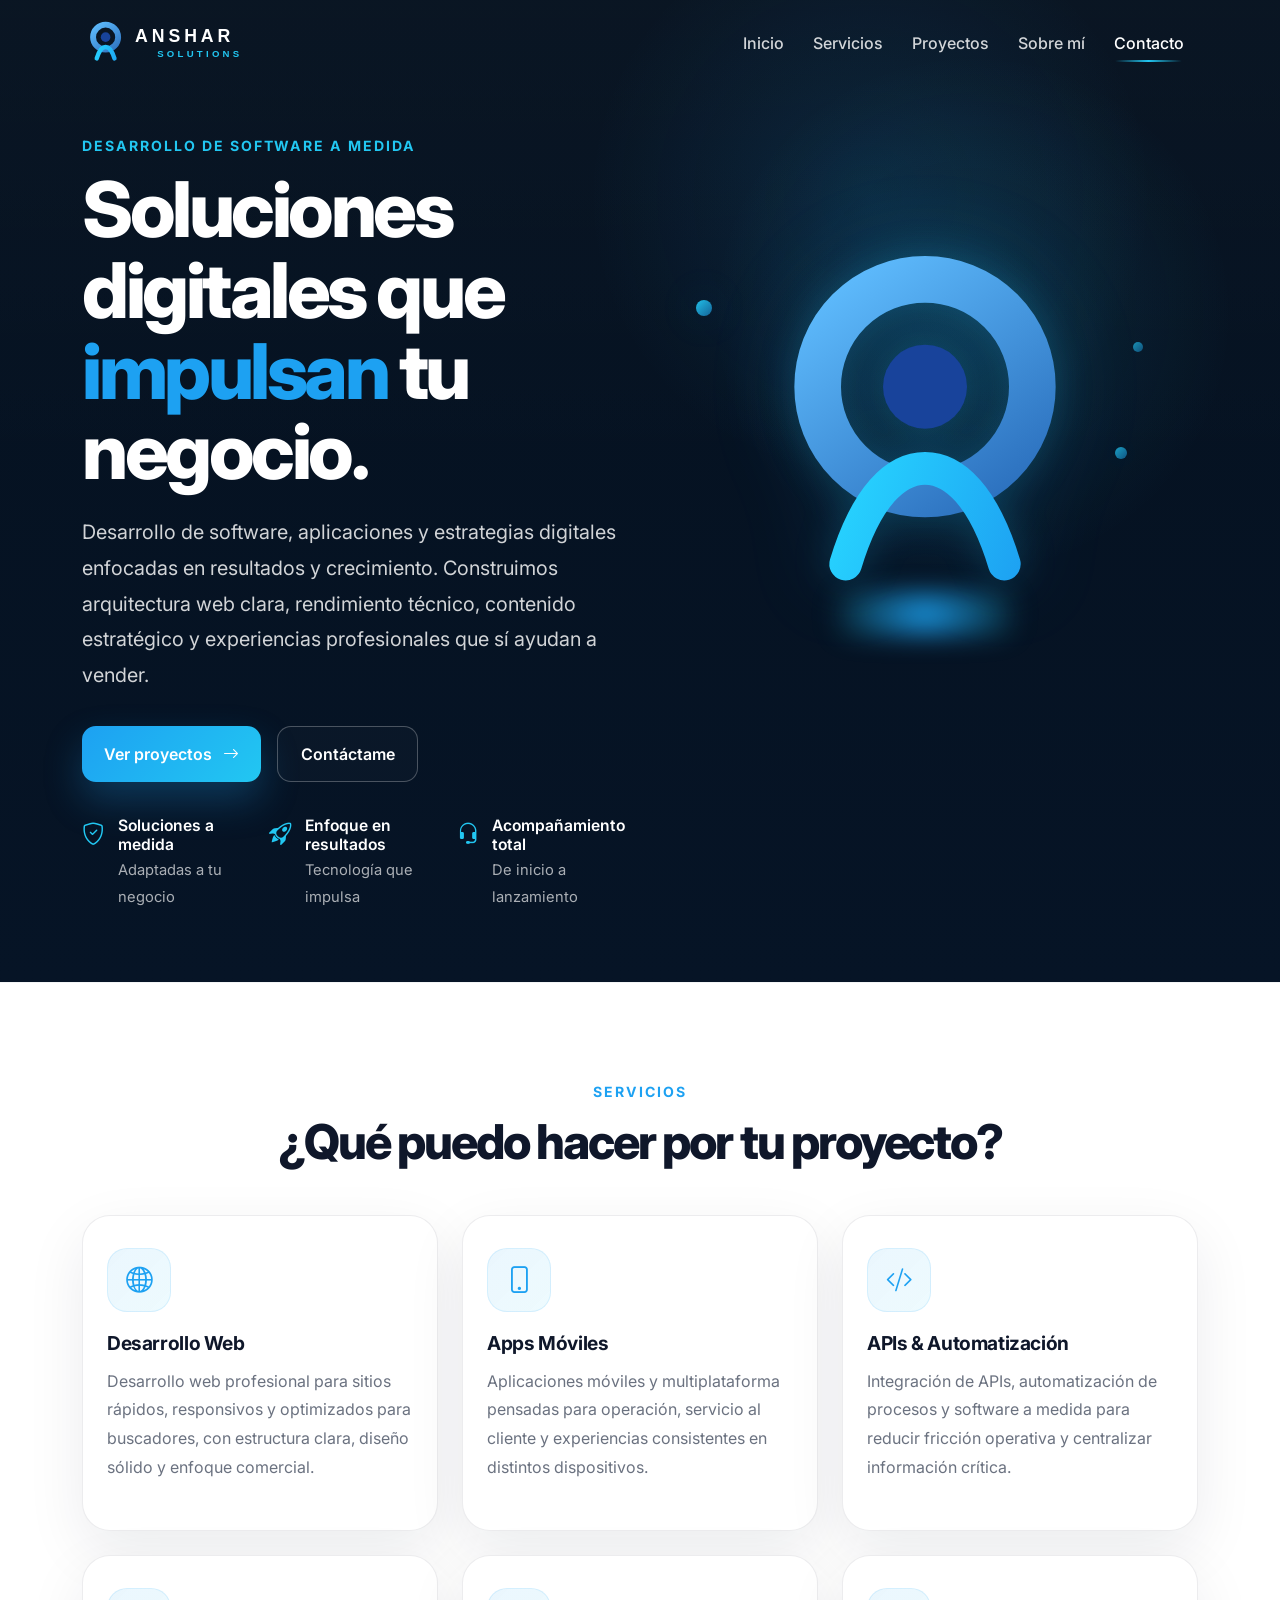
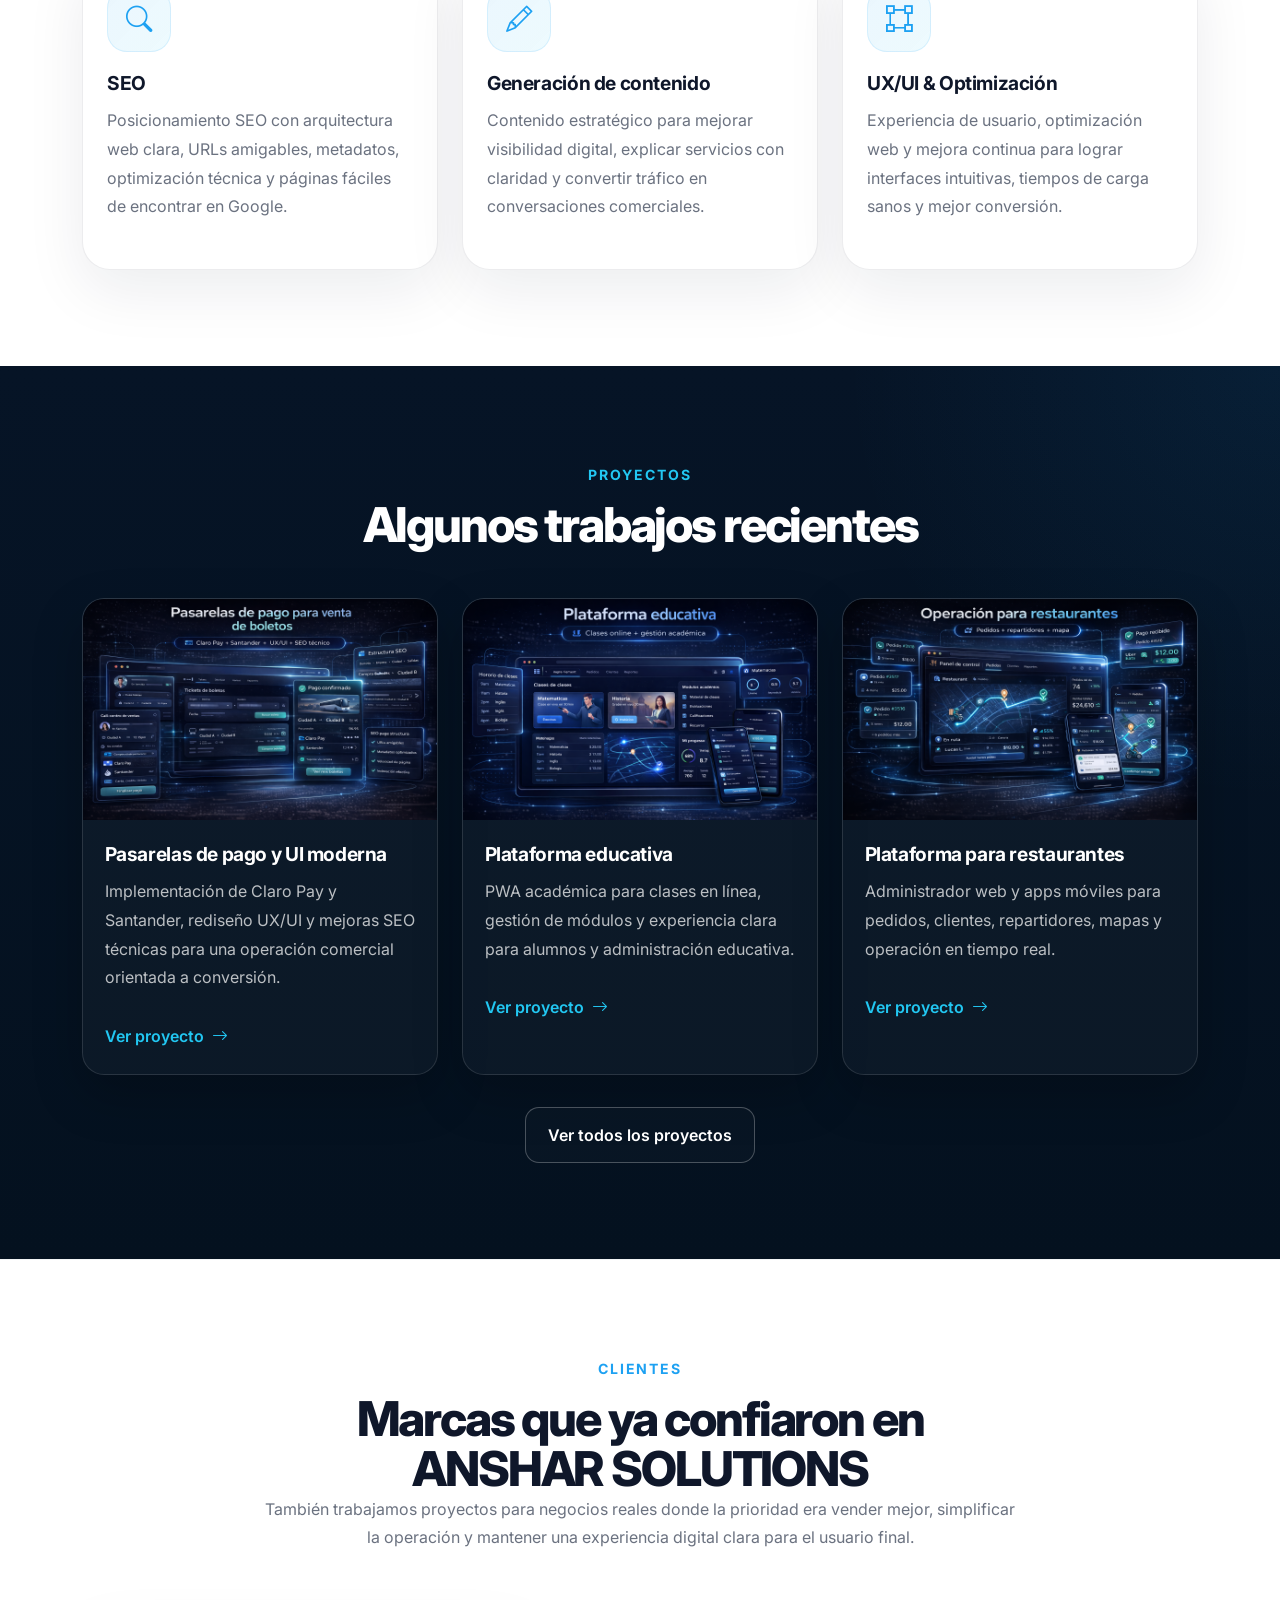
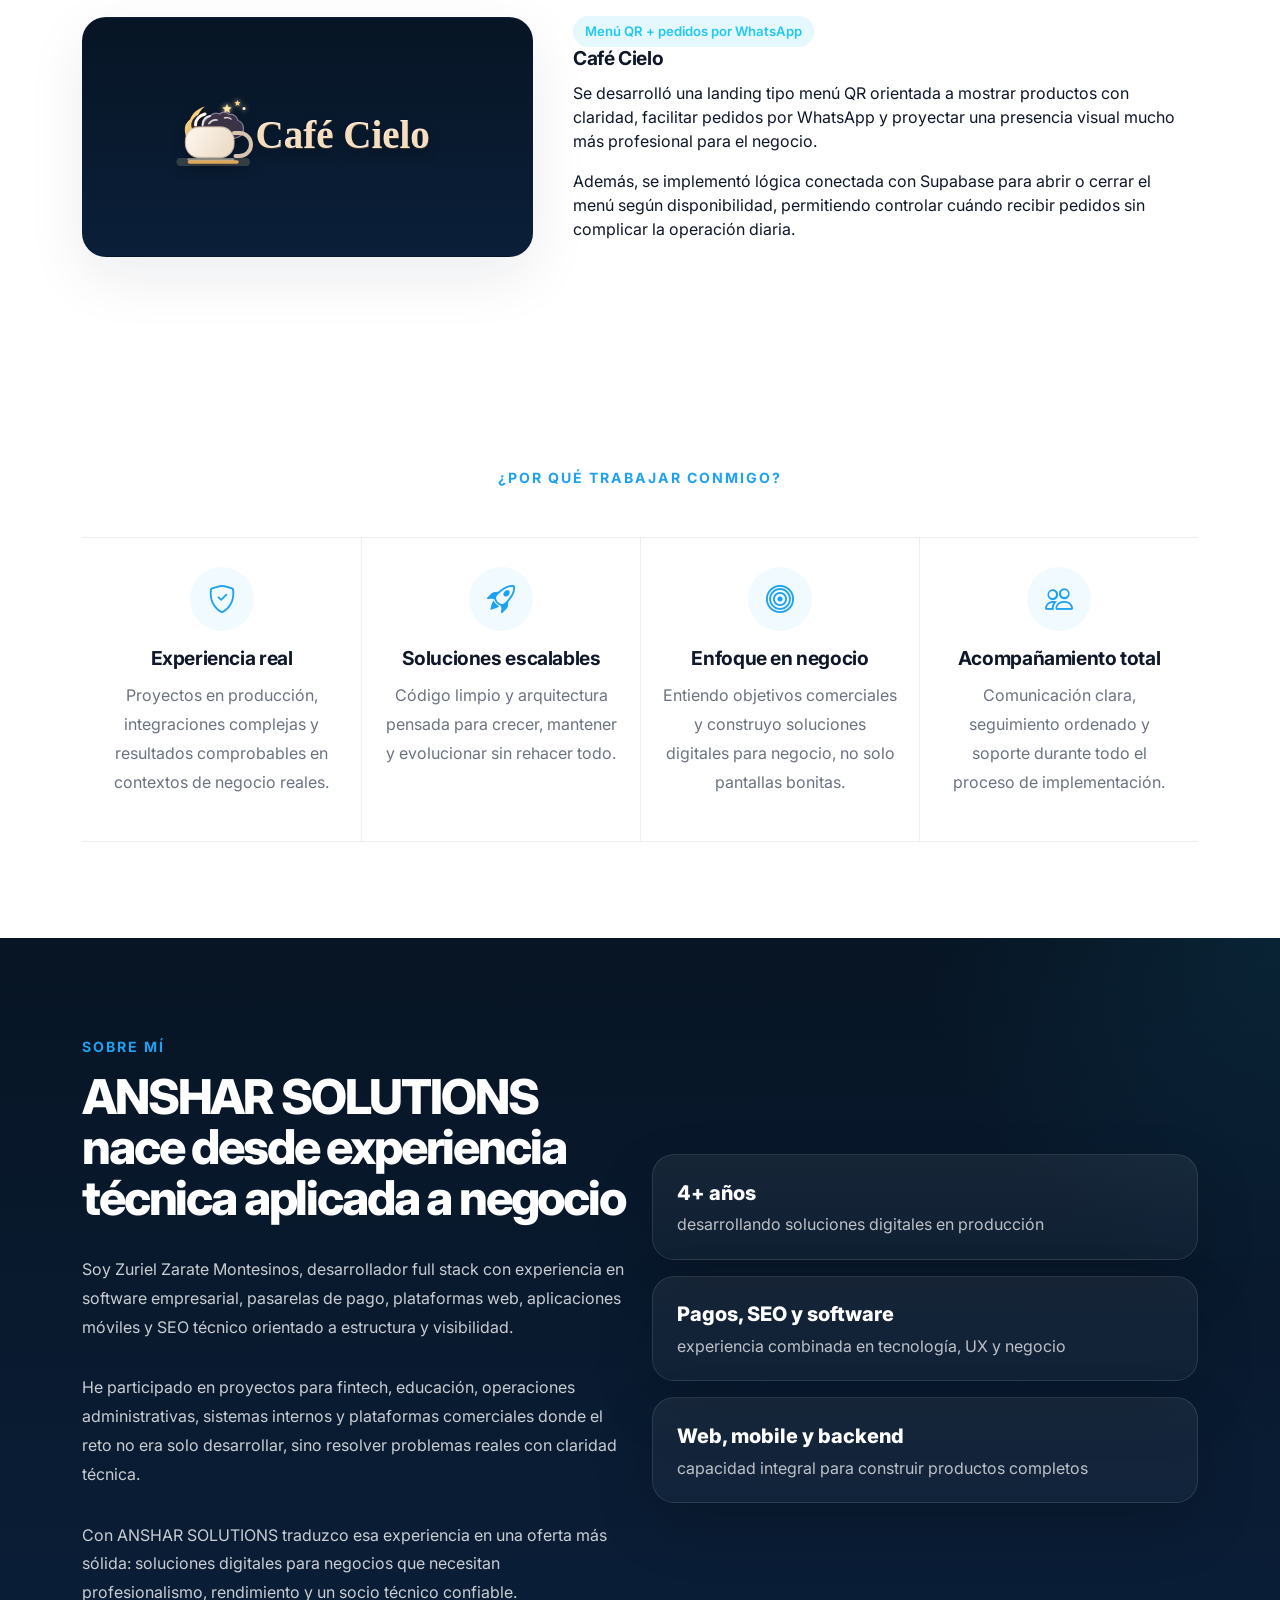
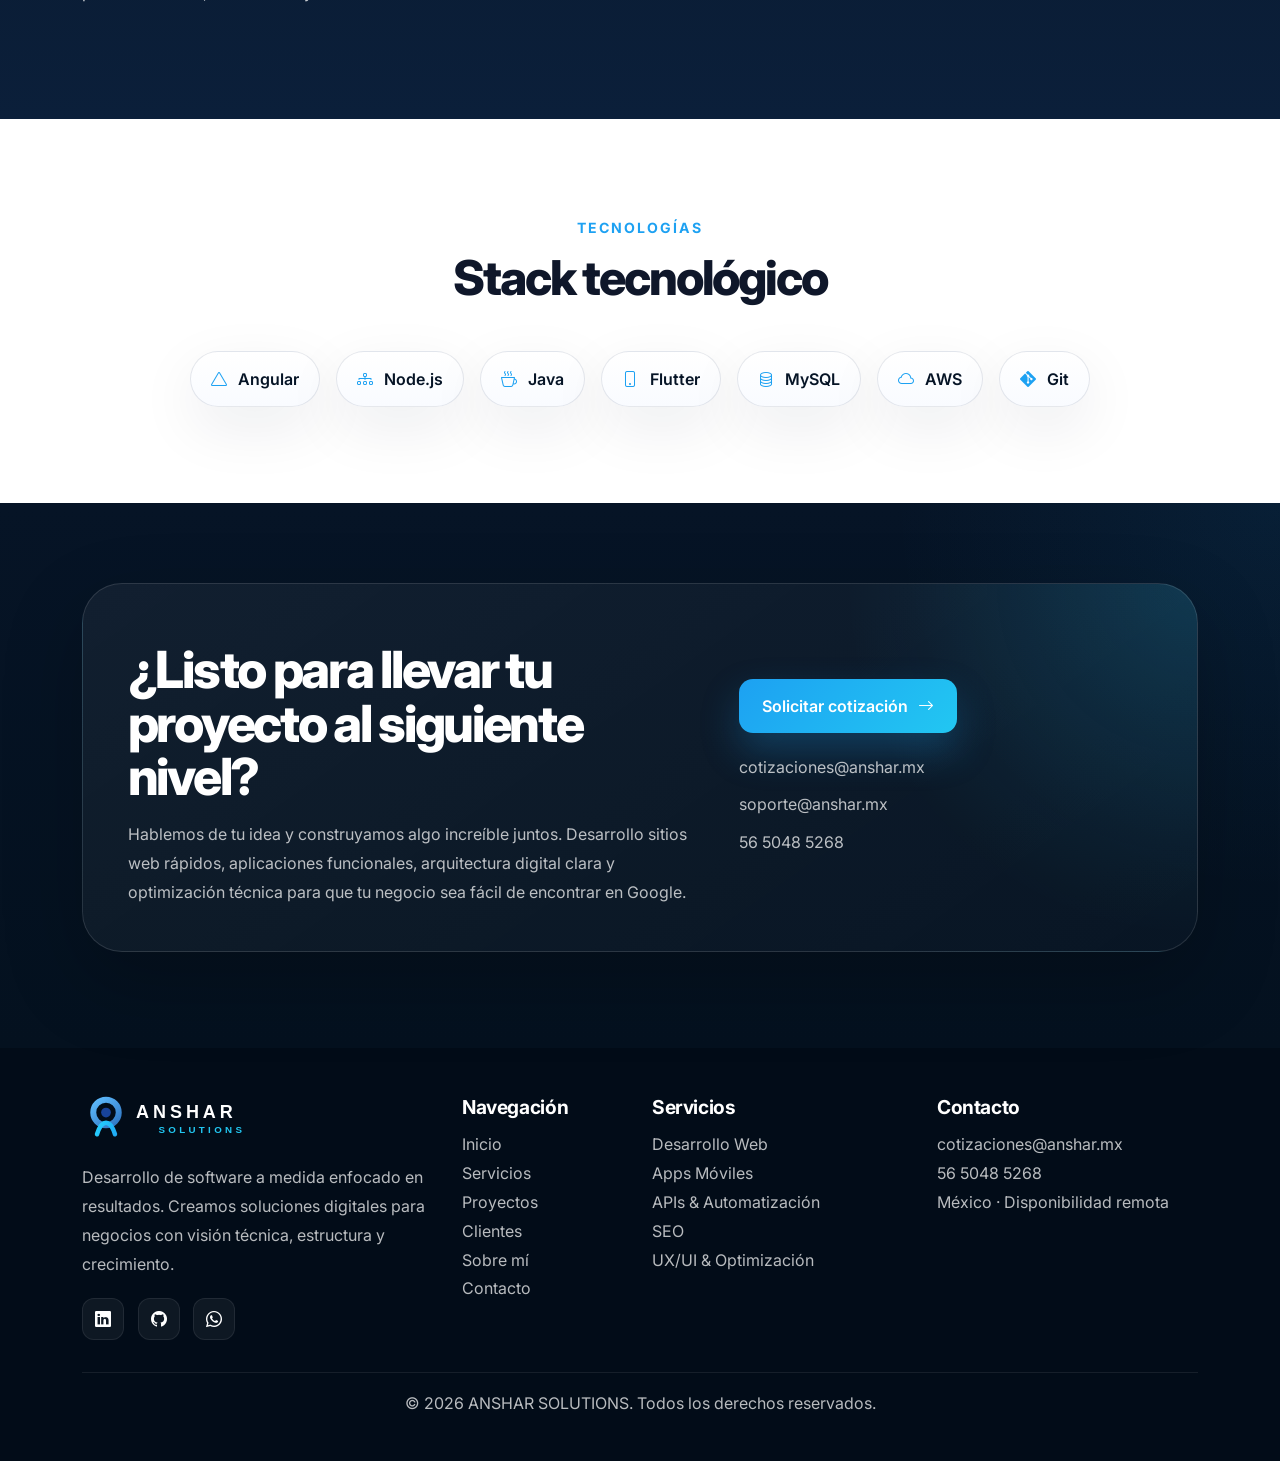
==== commit 8a3eb92d: "se quita correo soporte" ====
--- a/index.html
+++ b/index.html
@@ -450,7 +450,6 @@
                     <h3>Contacto</h3>
                     <ul class="footer-links">
                         <li><a href="mailto:cotizaciones@anshar.mx">cotizaciones@anshar.mx</a></li>
-                        <li><a href="mailto:soporte@anshar.mx">soporte@anshar.mx</a></li>
                         <li><a href="https://wa.me/525650485268" target="_blank" rel="noopener noreferrer">56 5048 5268</a></li>
                         <li><span>México · Disponibilidad remota</span></li>
                     </ul>
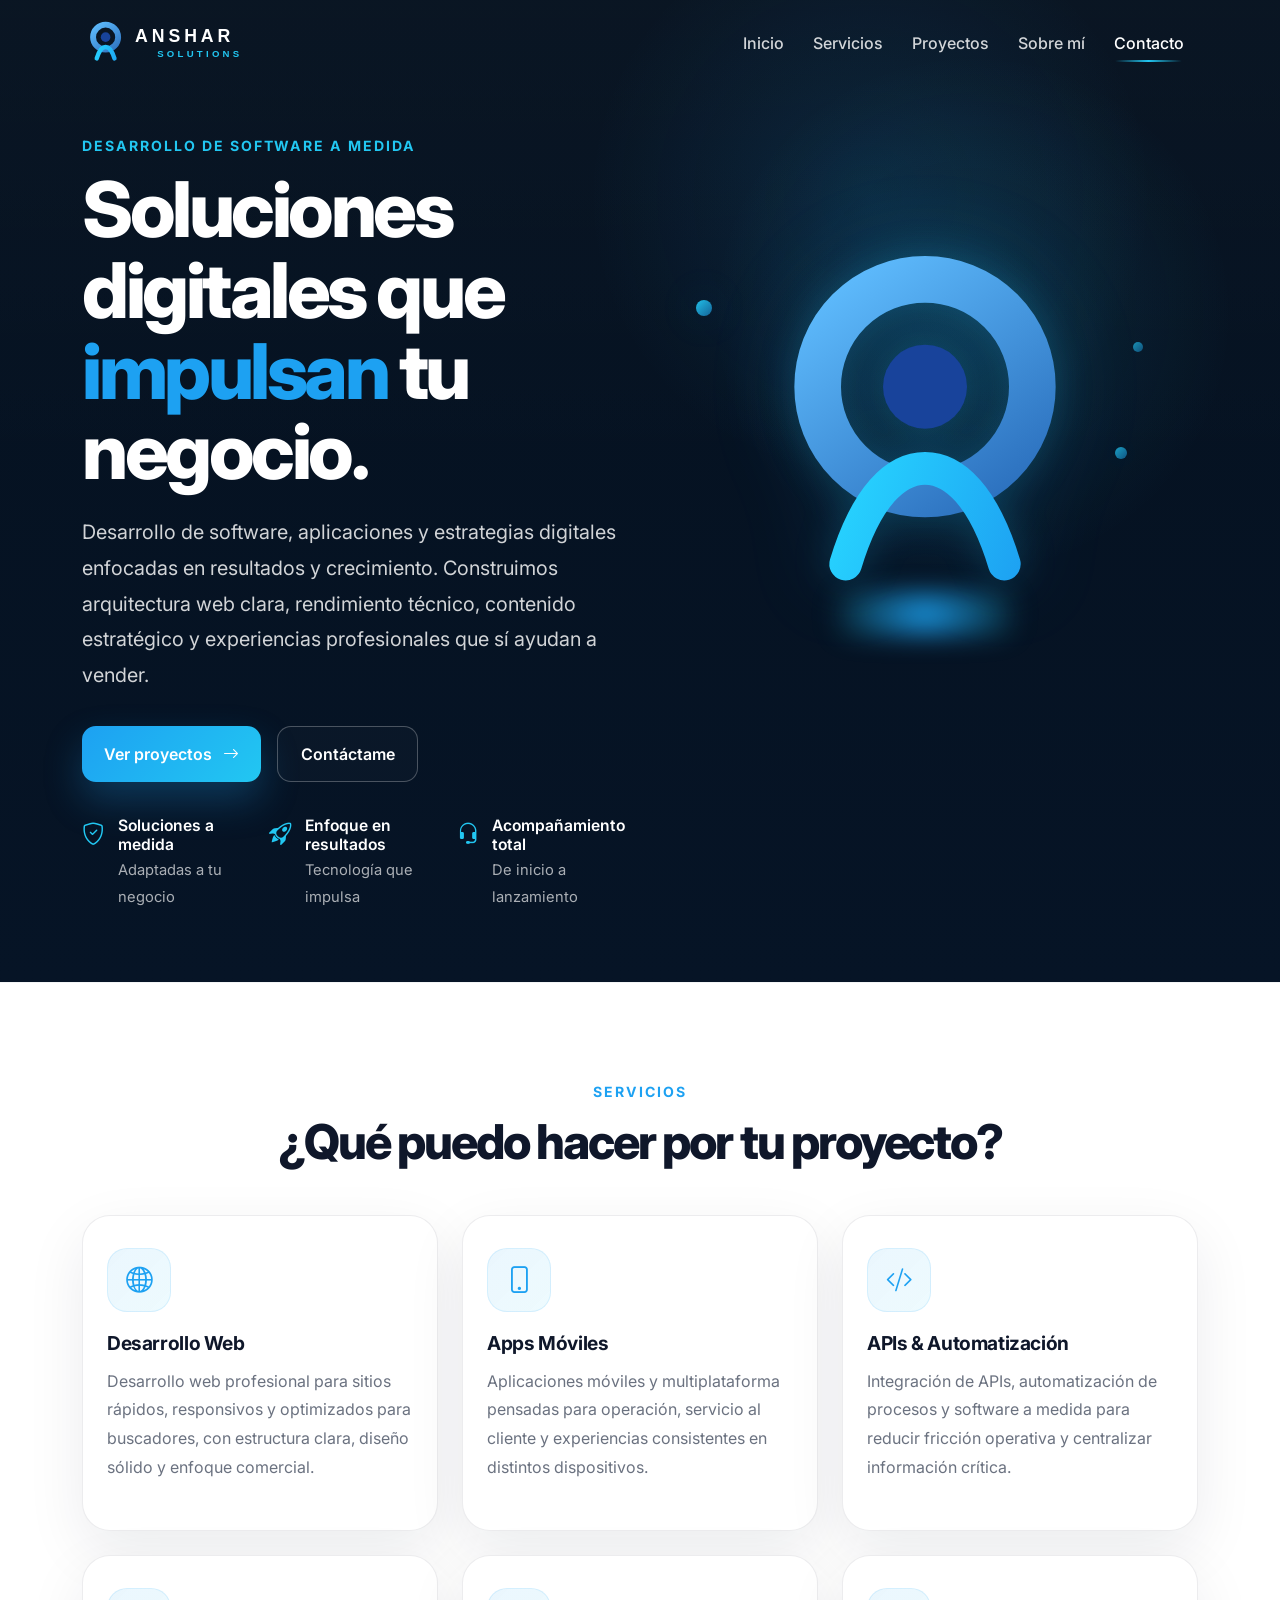
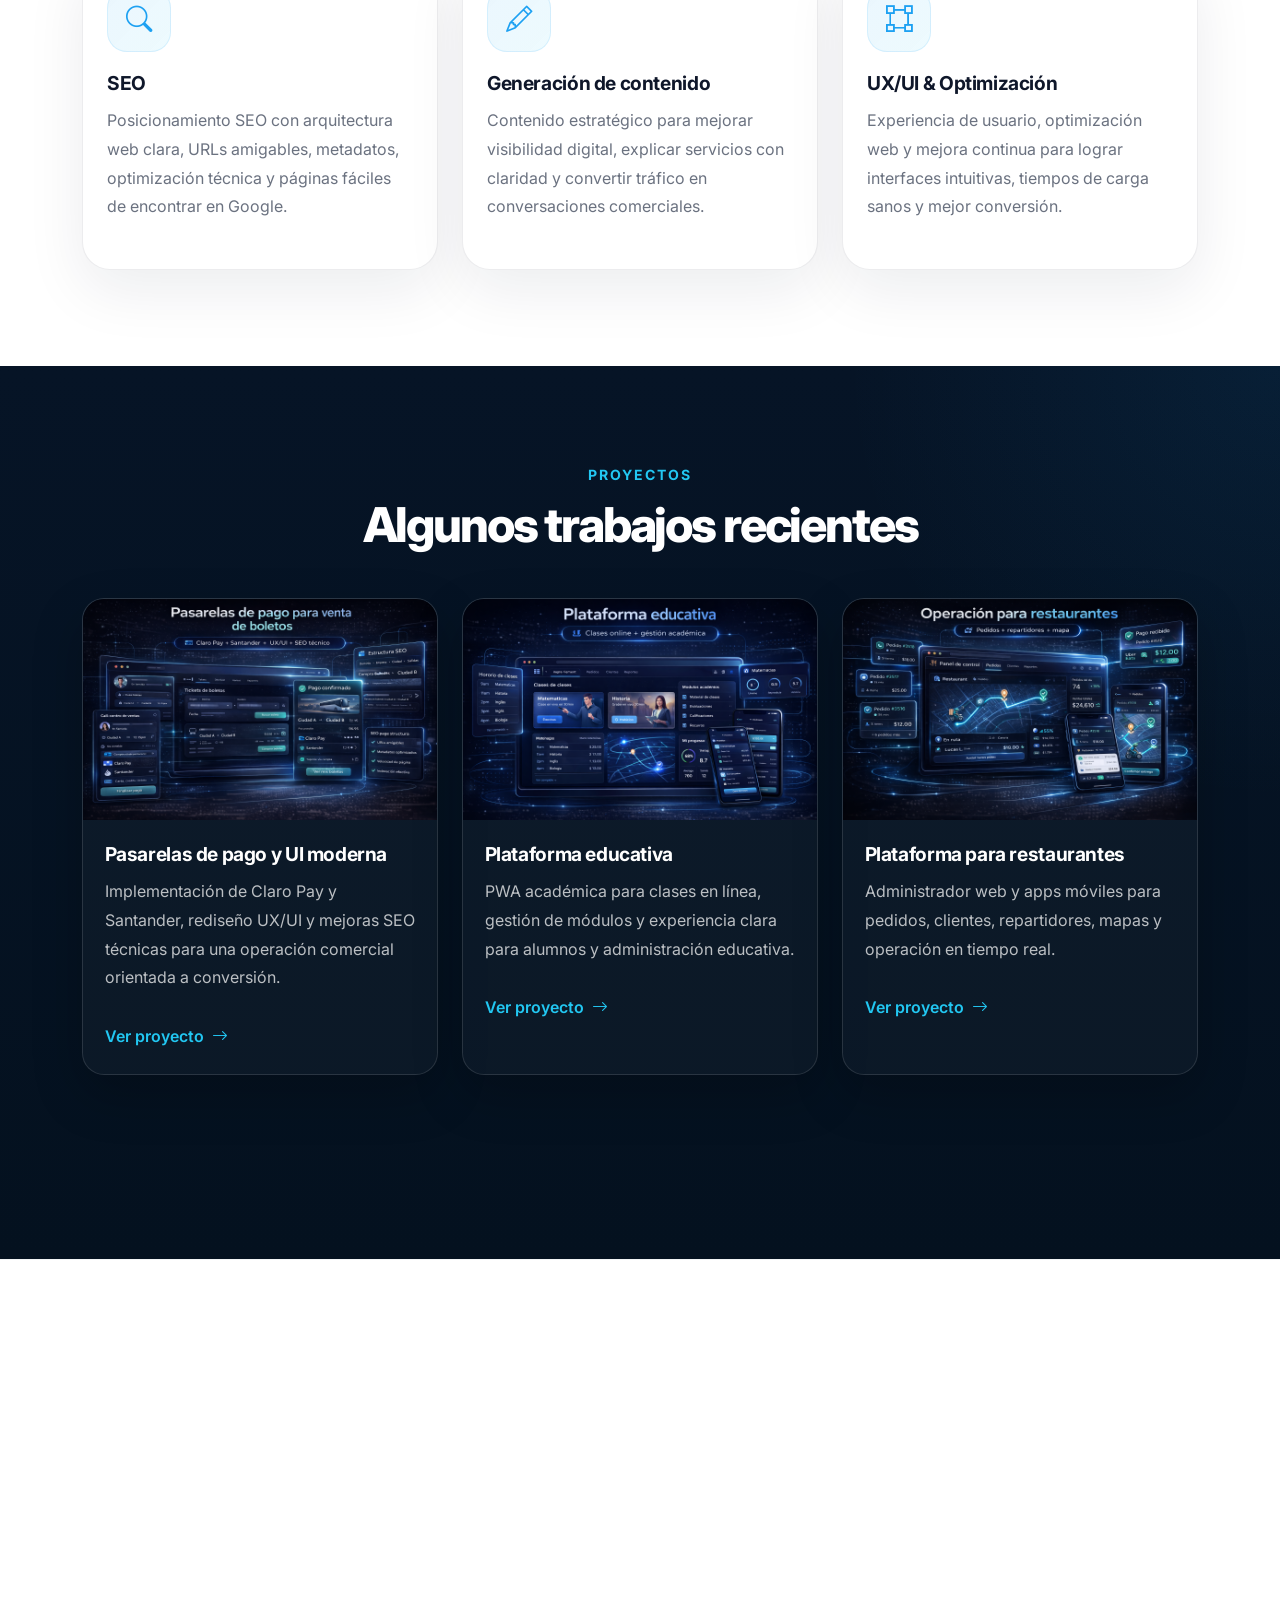
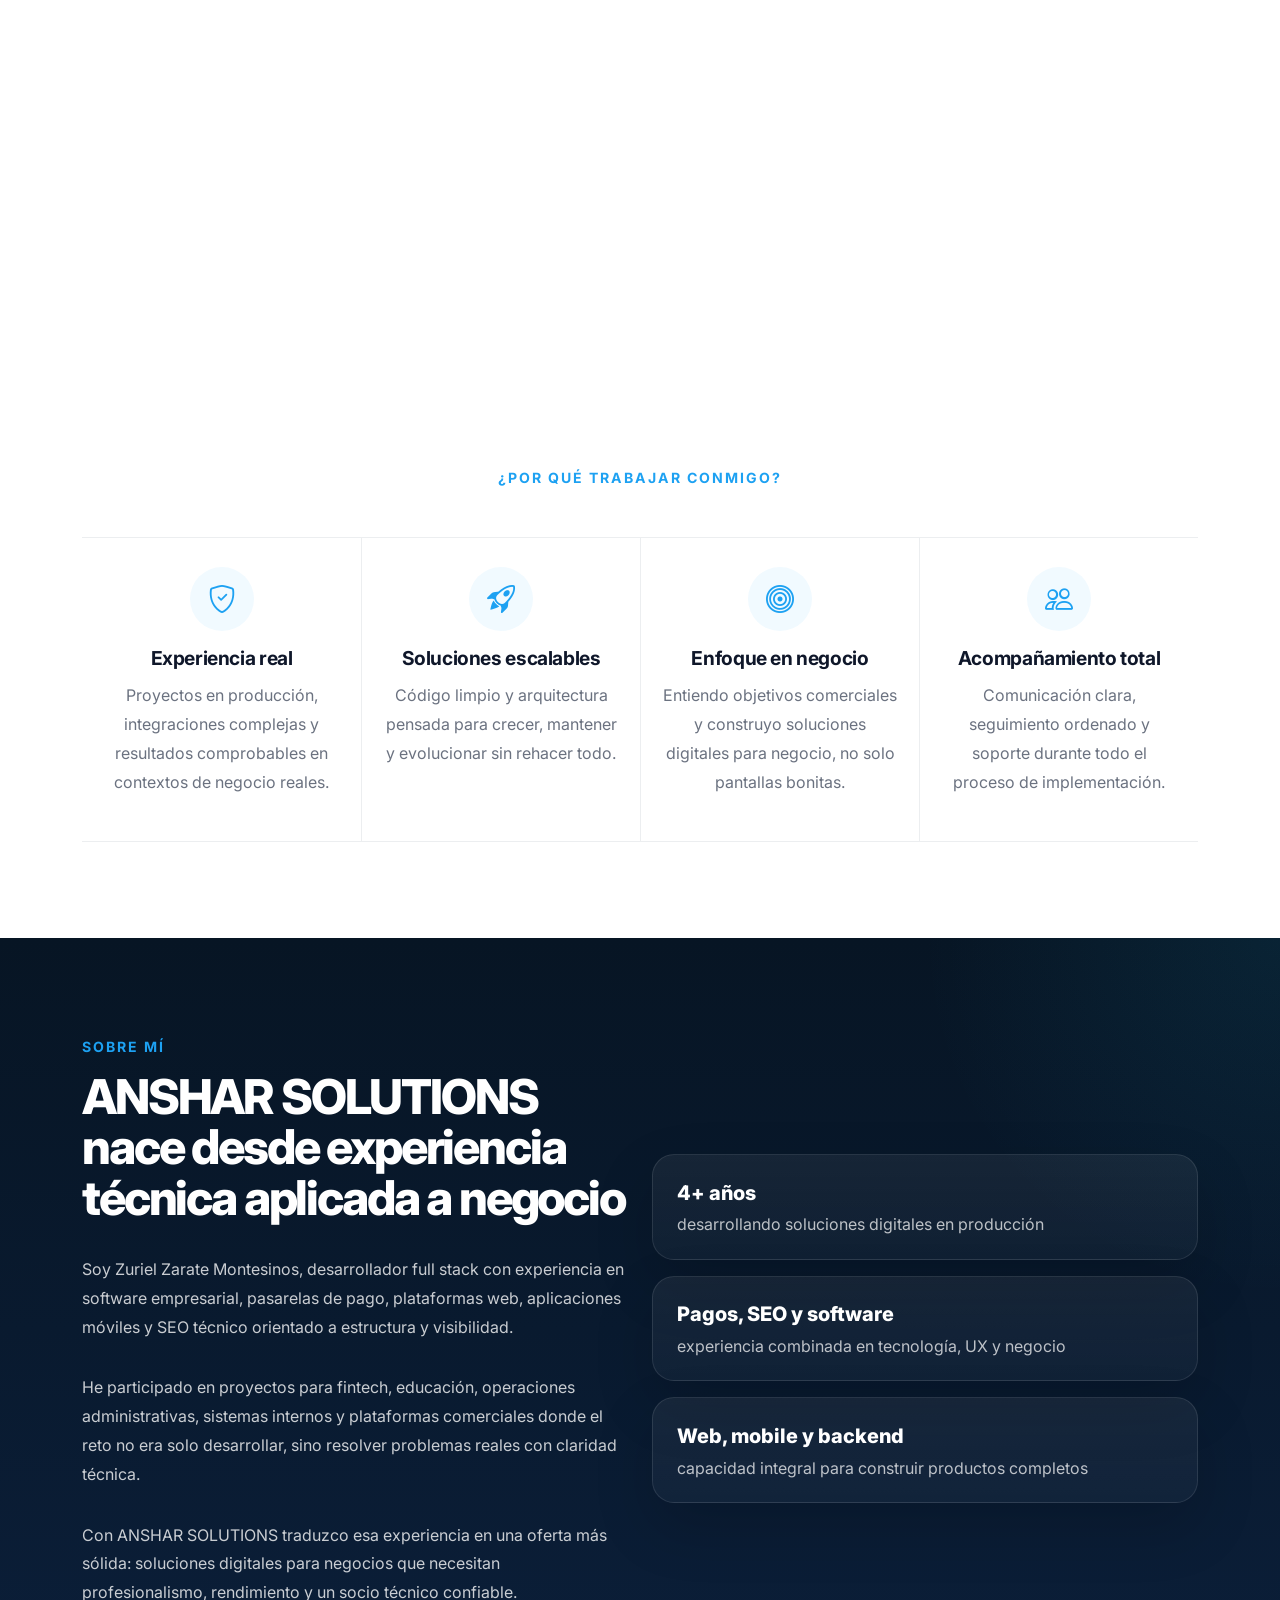
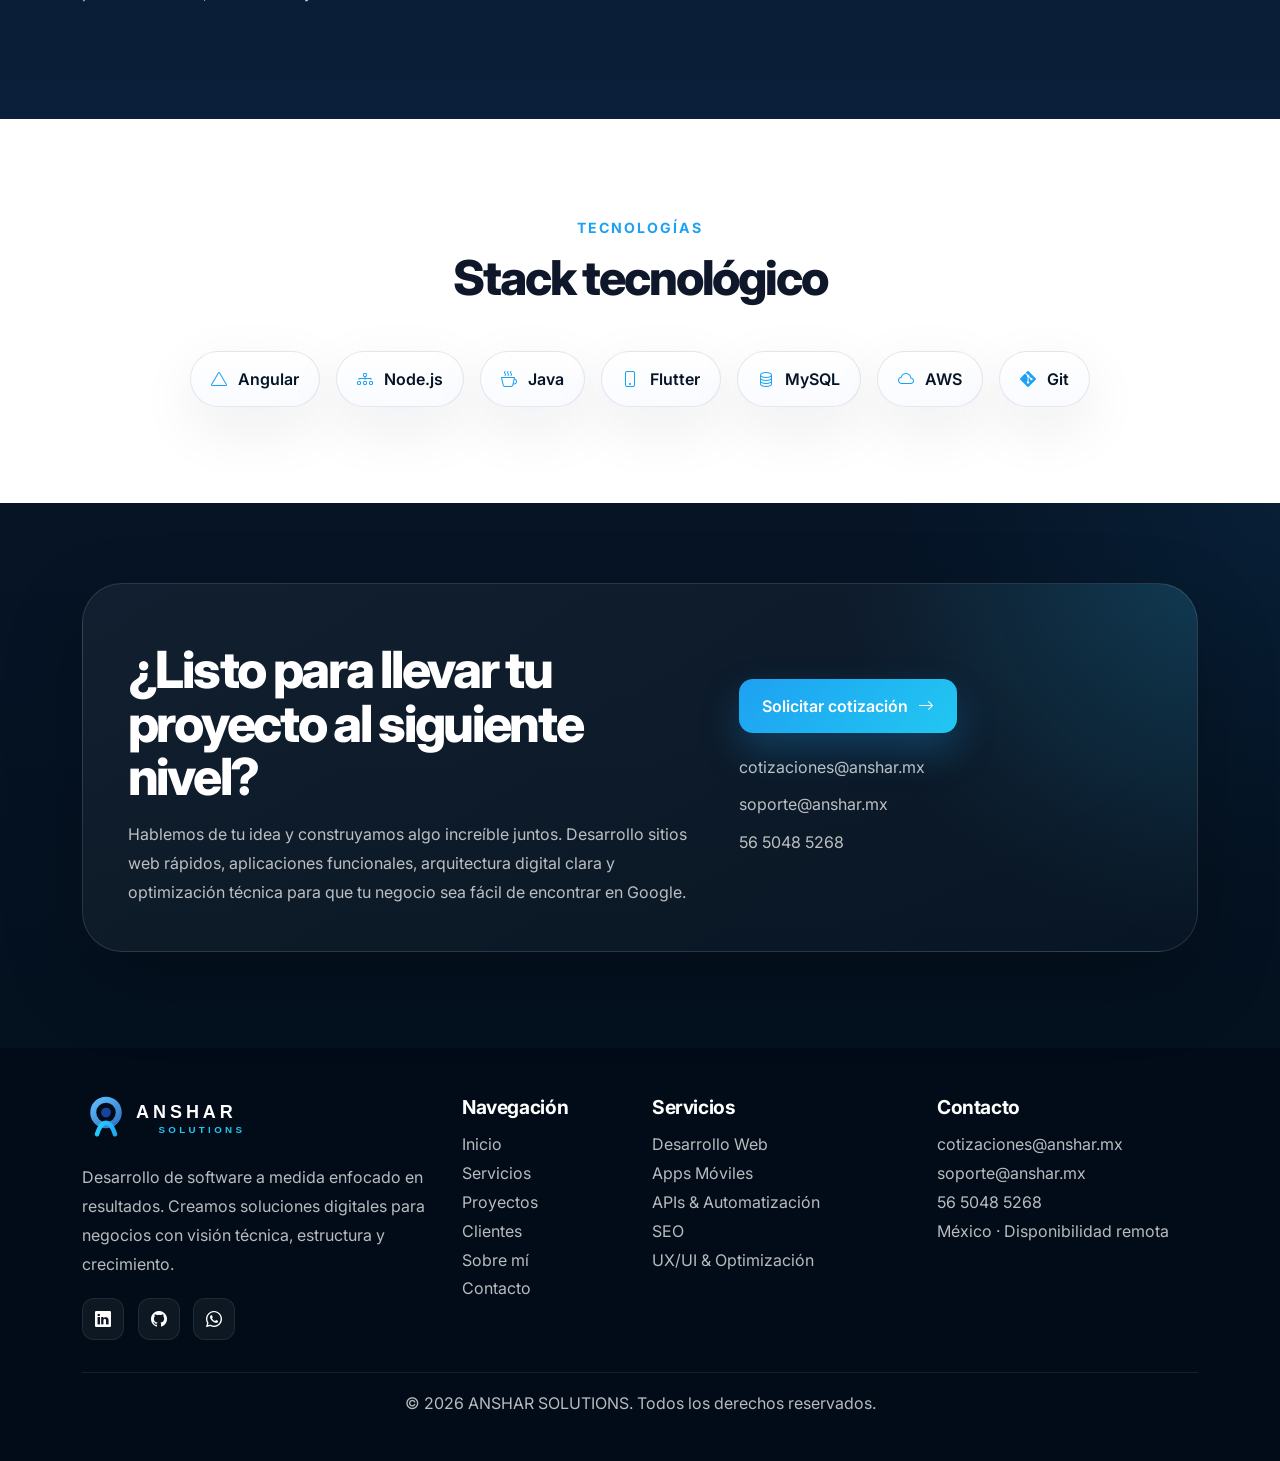
==== commit 79ce89f5: "se retorna correo de soporte" ====
--- a/index.html
+++ b/index.html
@@ -450,6 +450,7 @@
                     <h3>Contacto</h3>
                     <ul class="footer-links">
                         <li><a href="mailto:cotizaciones@anshar.mx">cotizaciones@anshar.mx</a></li>
+                        <li><a href="mailto:soporte@anshar.mx">soporte@anshar.mx</a></li>
                         <li><a href="https://wa.me/525650485268" target="_blank" rel="noopener noreferrer">56 5048 5268</a></li>
                         <li><span>México · Disponibilidad remota</span></li>
                     </ul>
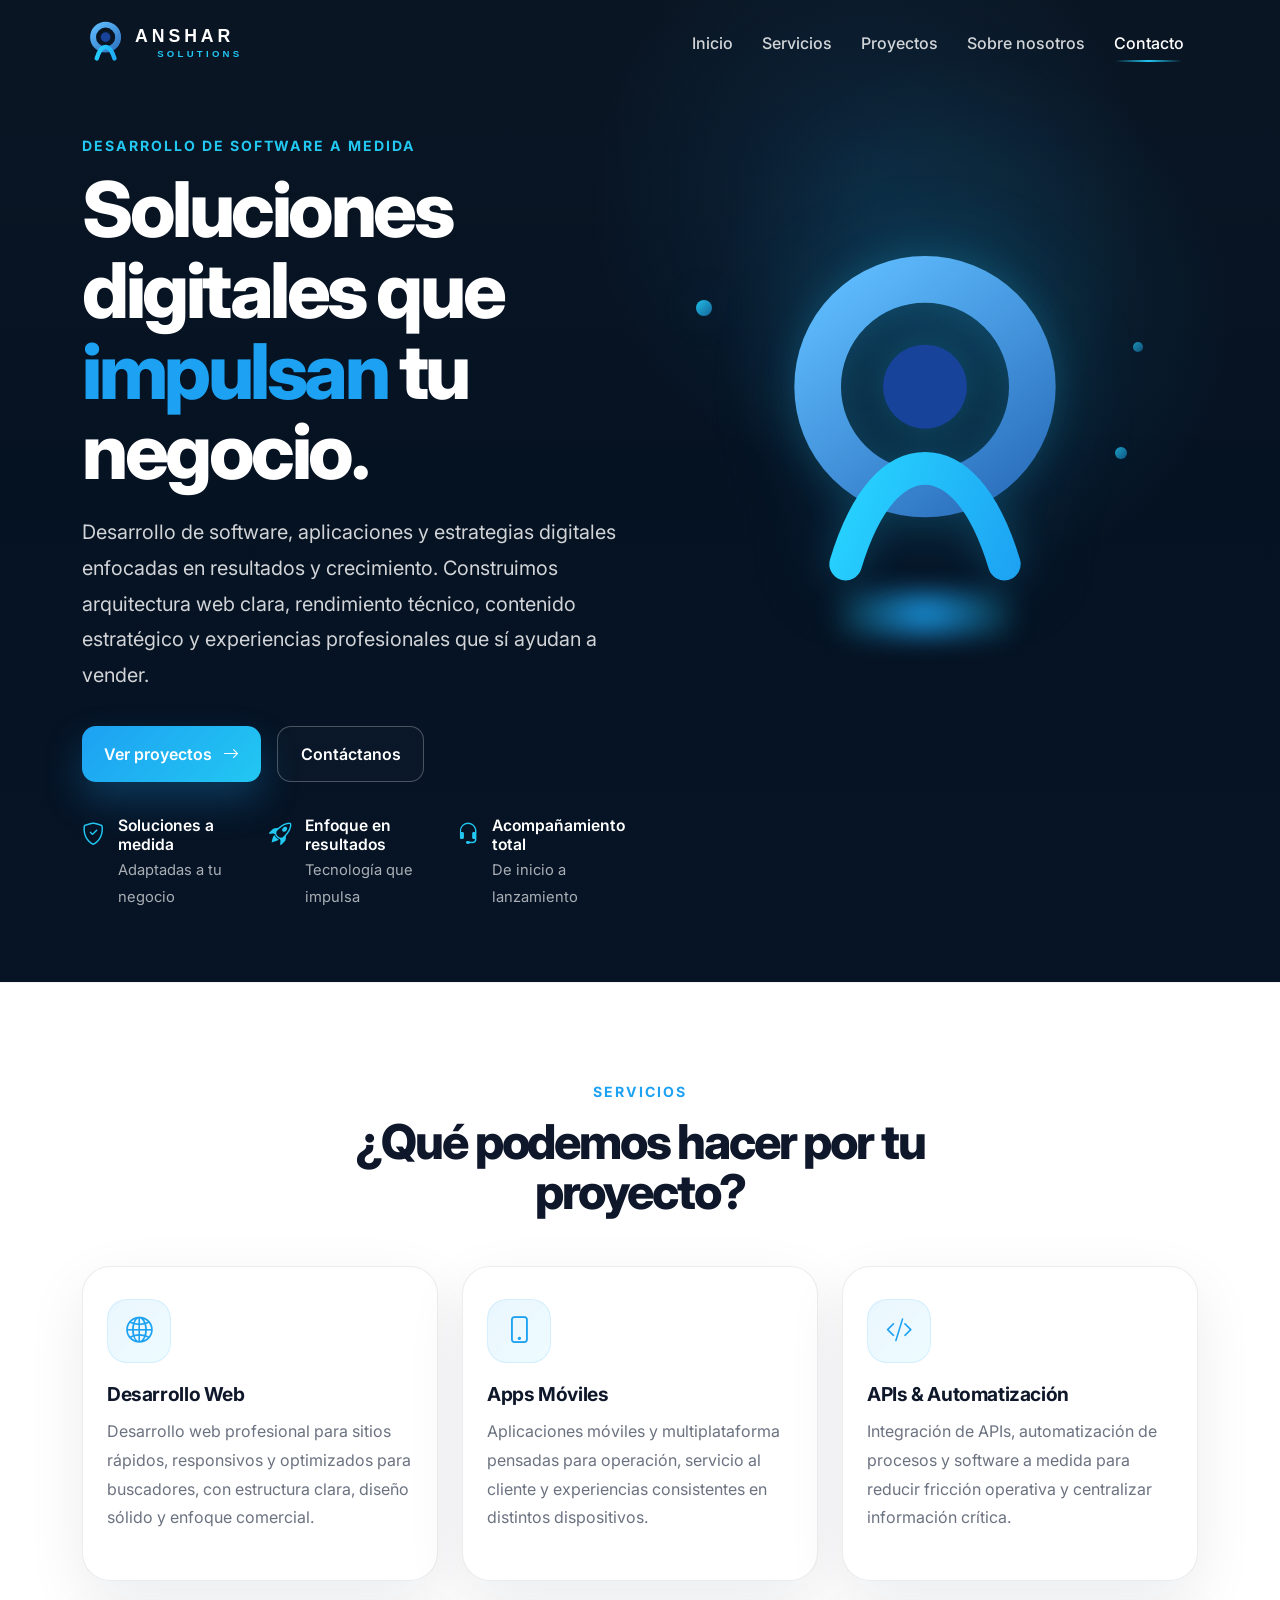
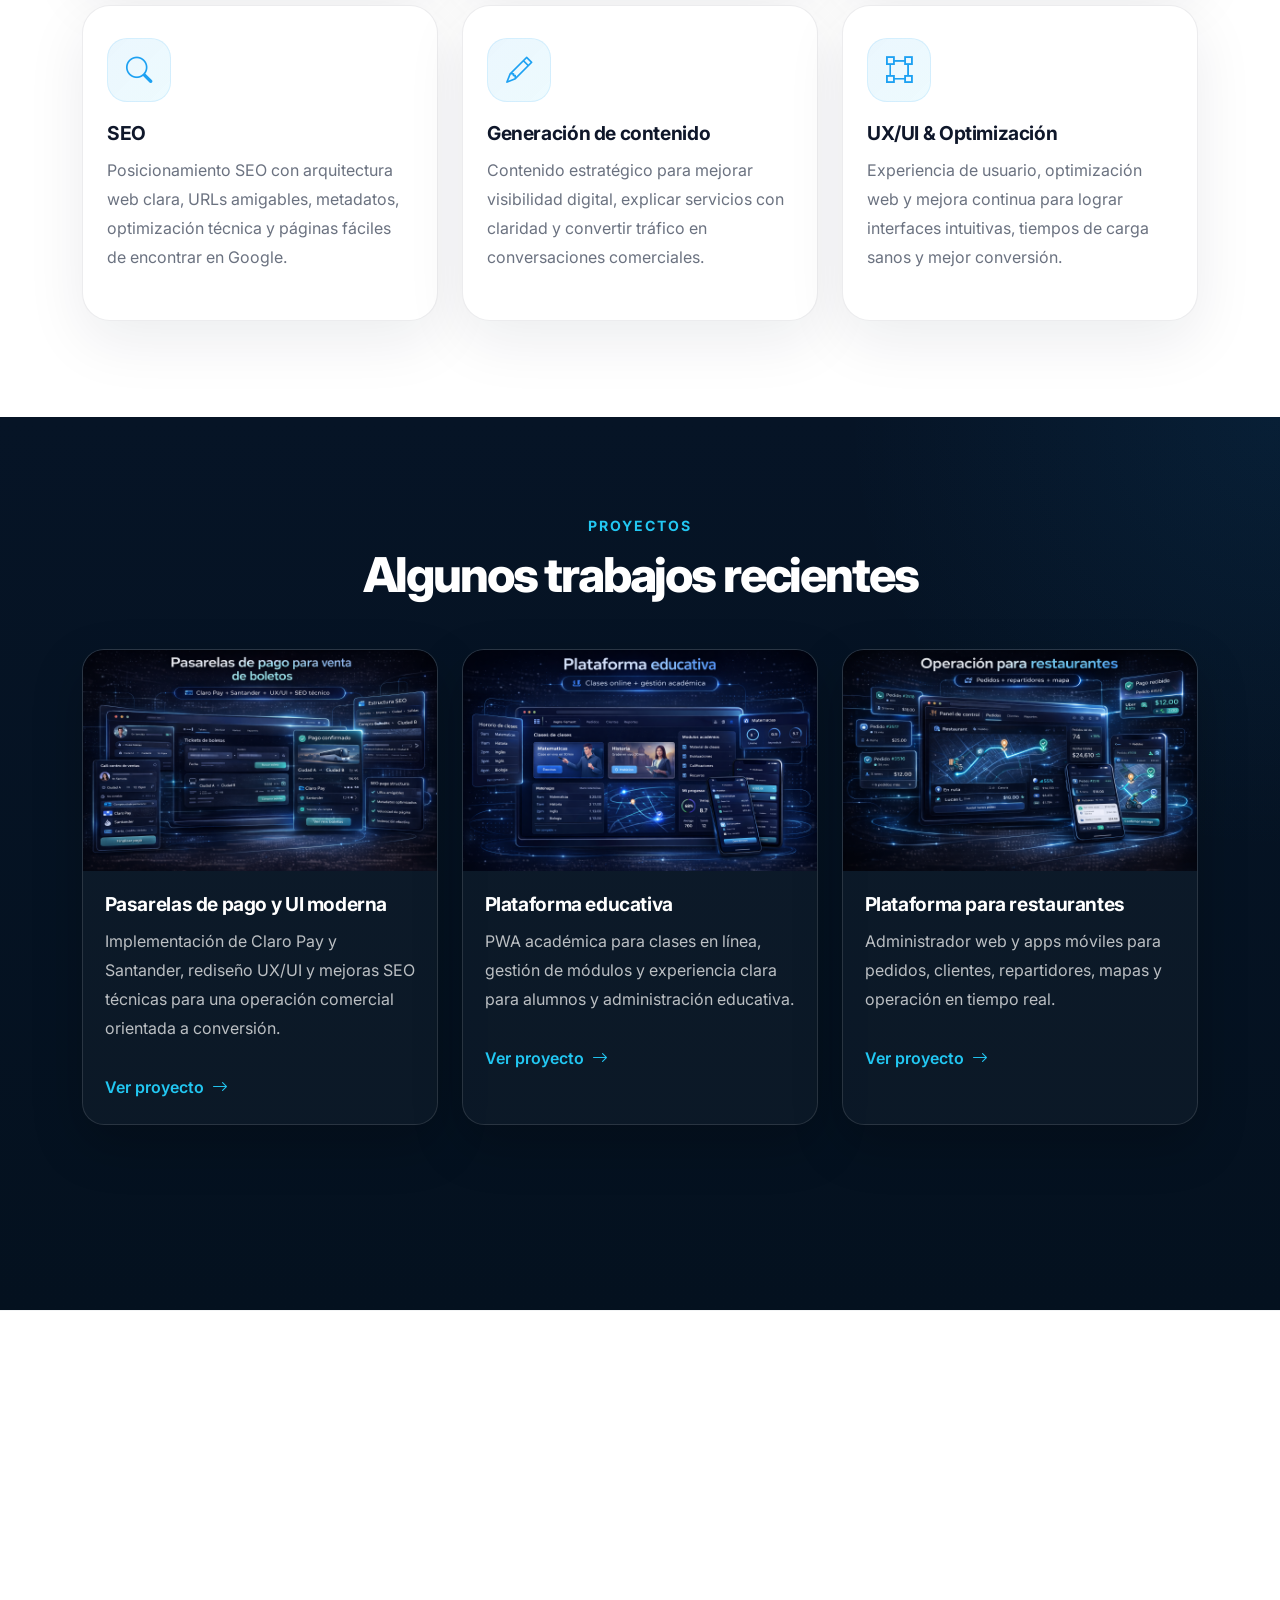
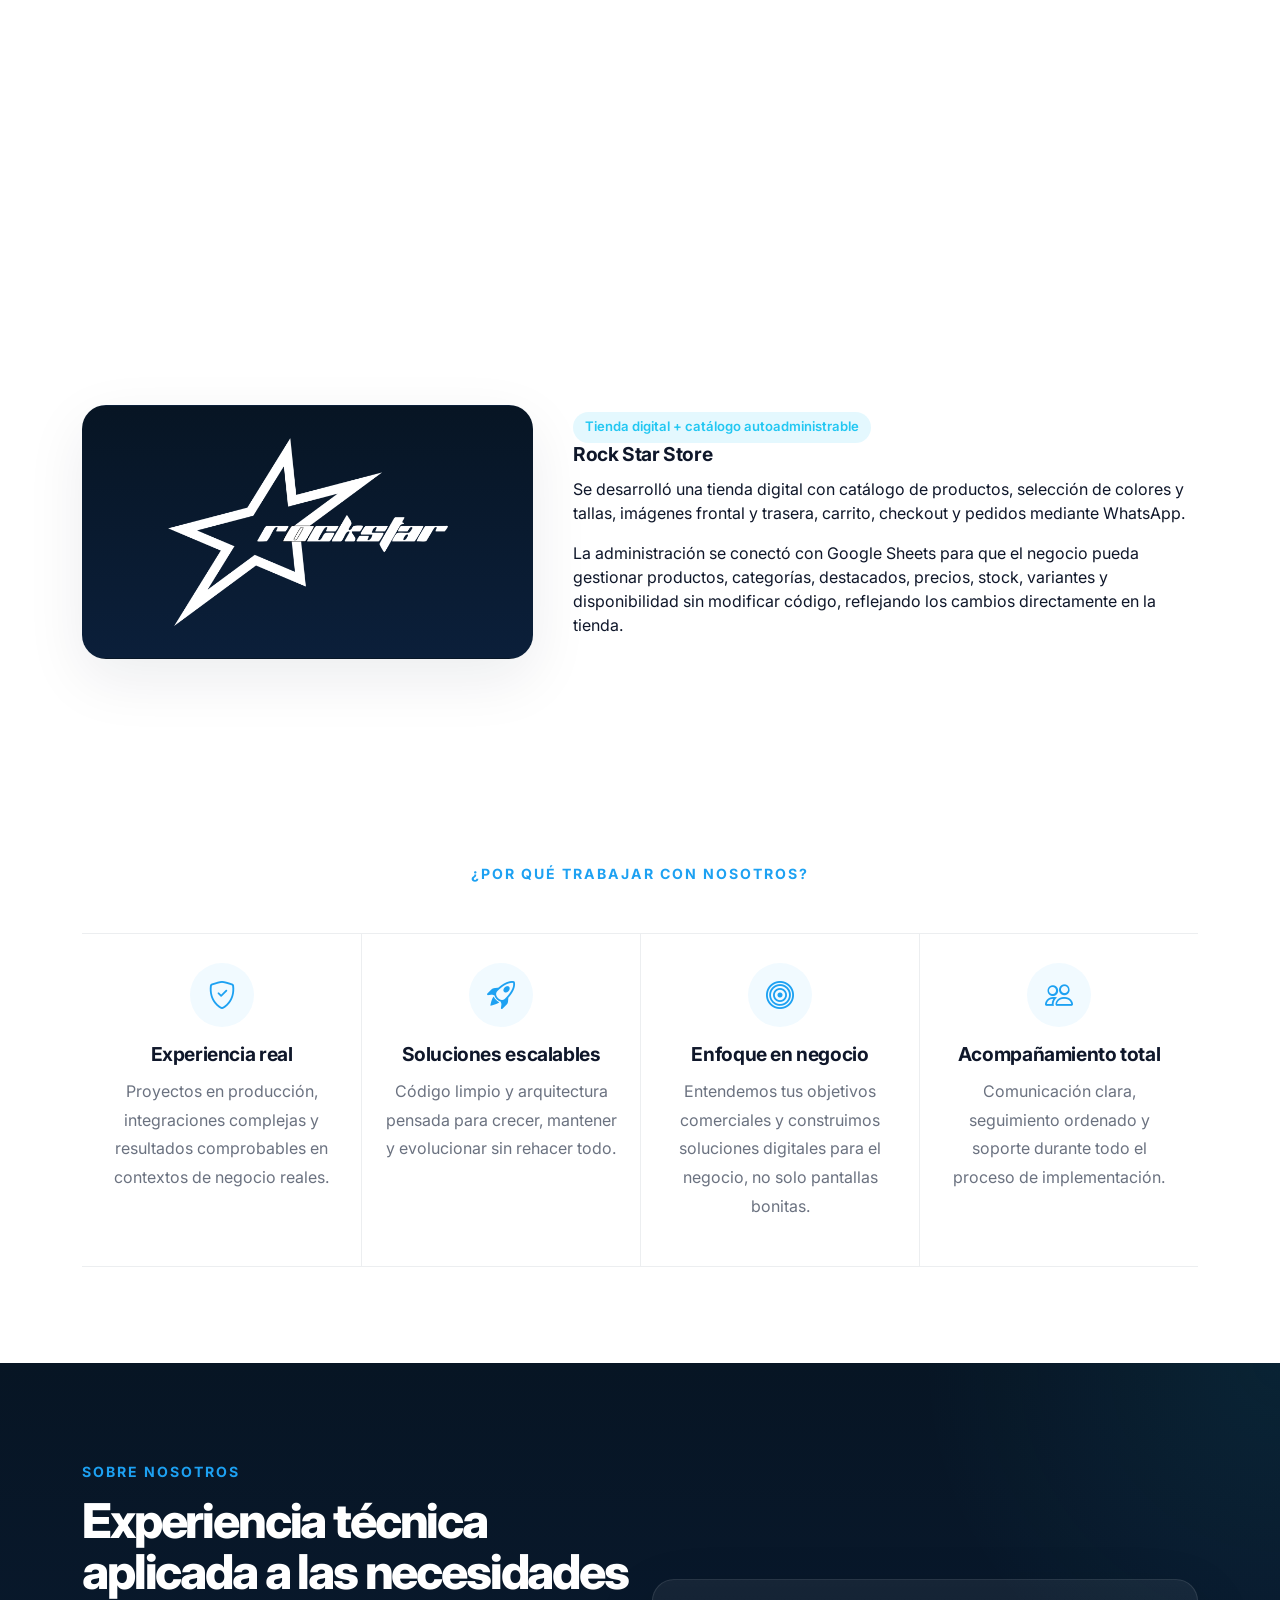
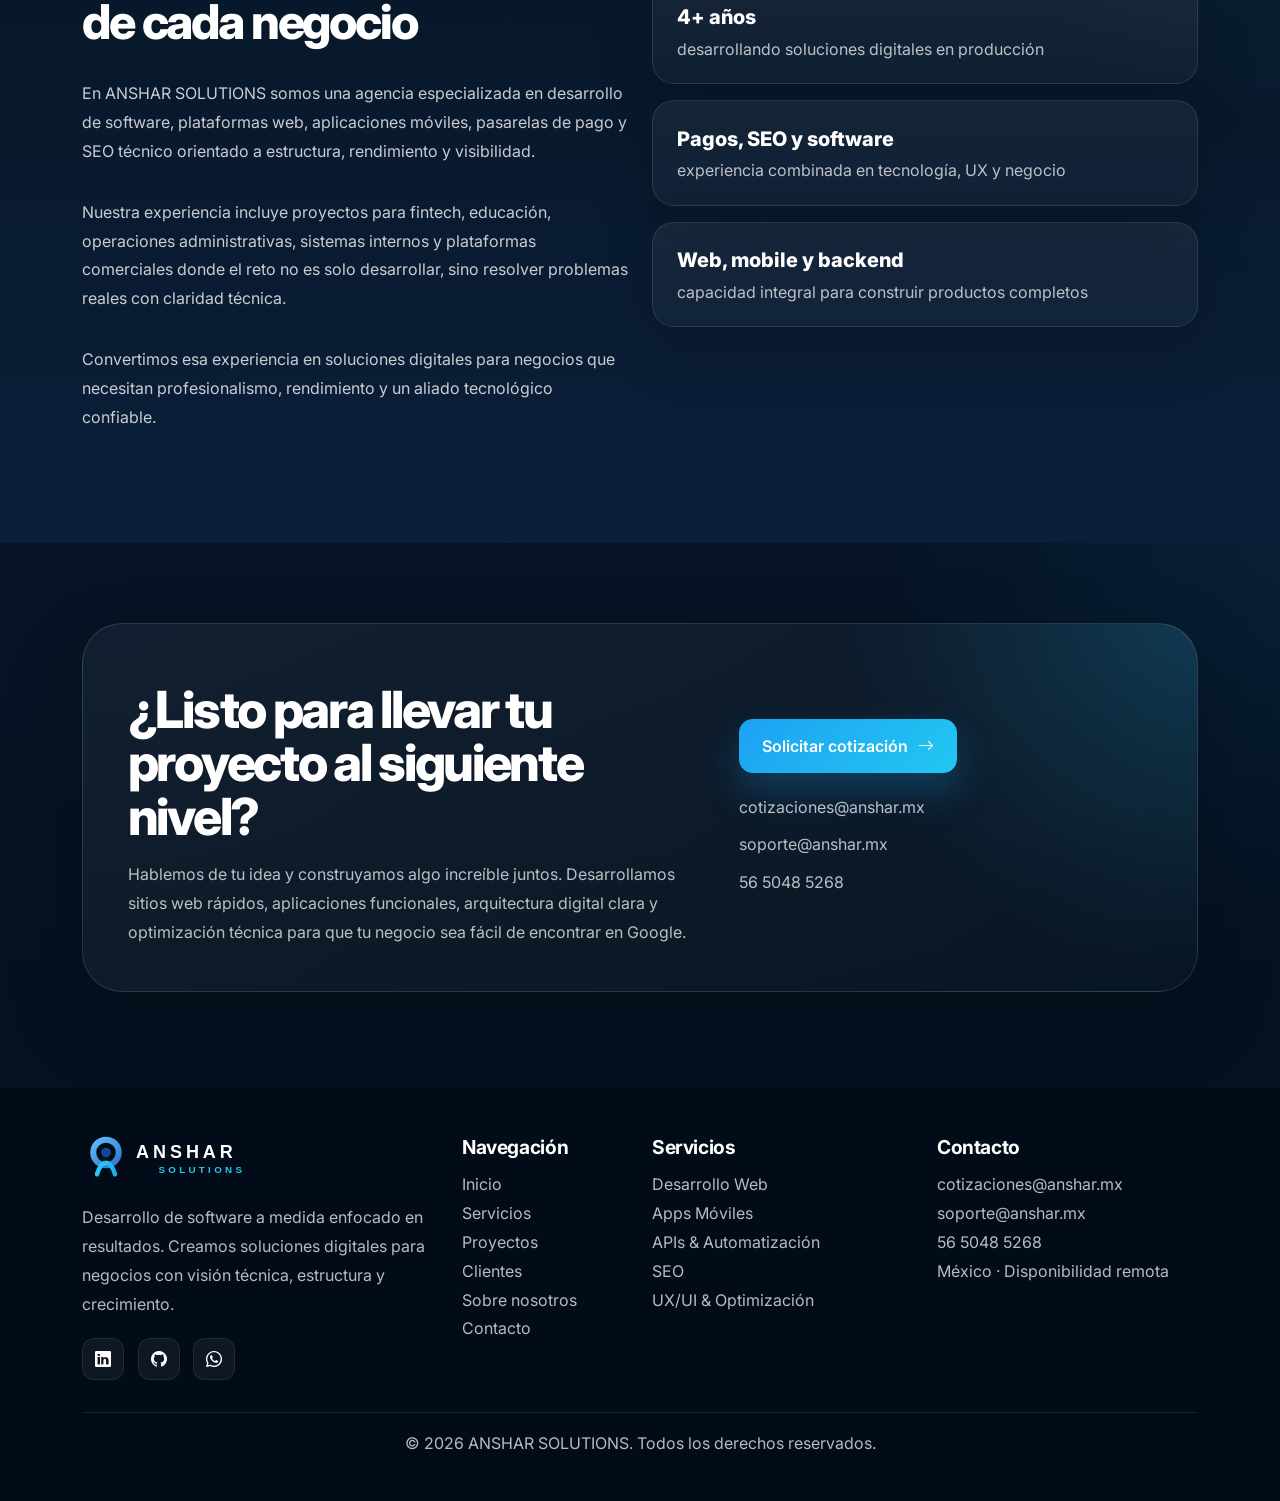
==== commit 1dcc6589: "Ajustes -Se agrega cliente -Se mejora SEO" ====
--- a/index.html
+++ b/index.html
@@ -3,8 +3,8 @@
 <head>
     <meta charset="UTF-8">
     <meta name="viewport" content="width=device-width, initial-scale=1.0">
-    <title>ANSHAR SOLUTIONS | Desarrollo web profesional, software a medida y SEO técnico</title>
-    <meta name="description" content="ANSHAR SOLUTIONS desarrolla software a medida, sitios web rápidos, aplicaciones móviles, integración de APIs, automatización de procesos y posicionamiento SEO para negocios que quieren crecer con tecnología profesional.">
+    <title>ANSHAR SOLUTIONS | Software y desarrollo web</title>
+    <meta name="description" content="Software a medida y desarrollo web para transformar procesos, mejorar resultados y hacer crecer tu negocio.">
     <meta name="keywords" content="desarrollo web profesional, software a medida, aplicaciones móviles, automatización de procesos, integración de APIs, posicionamiento SEO, optimización web, contenido estratégico, experiencia de usuario, soluciones digitales para negocios">
     <meta name="author" content="ANSHAR SOLUTIONS">
     <meta name="robots" content="index,follow">
@@ -13,14 +13,20 @@
     <meta property="og:type" content="website">
     <meta property="og:locale" content="es_MX">
     <meta property="og:site_name" content="ANSHAR SOLUTIONS">
-    <meta property="og:title" content="ANSHAR SOLUTIONS | Desarrollo web profesional, software a medida y SEO técnico">
-    <meta property="og:description" content="Desarrollo de software, aplicaciones y estrategias digitales enfocadas en resultados, crecimiento, rendimiento web y visibilidad en buscadores.">
+    <meta property="og:title" content="ANSHAR SOLUTIONS | Software y desarrollo web">
+    <meta property="og:description" content="Software a medida y desarrollo web para transformar procesos, mejorar resultados y hacer crecer tu negocio.">
     <meta property="og:url" content="https://dante666z.github.io/anshar-solutions-landing/">
-    <meta property="og:image" content="https://dante666z.github.io/anshar-solutions-landing/assets/branding/anshar-favicon.svg">
+    <meta property="og:image" content="https://dante666z.github.io/anshar-solutions-landing/assets/branding/anshar-social-preview.png">
+    <meta property="og:image:secure_url" content="https://dante666z.github.io/anshar-solutions-landing/assets/branding/anshar-social-preview.png">
+    <meta property="og:image:type" content="image/png">
+    <meta property="og:image:width" content="1200">
+    <meta property="og:image:height" content="630">
+    <meta property="og:image:alt" content="ANSHAR SOLUTIONS: software que impulsa tu negocio">
     <meta name="twitter:card" content="summary_large_image">
-    <meta name="twitter:title" content="ANSHAR SOLUTIONS | Desarrollo web profesional, software a medida y SEO técnico">
-    <meta name="twitter:description" content="Creamos soluciones digitales para negocios: desarrollo web, software a medida, automatización, UX/UI, contenido estratégico y SEO técnico.">
-    <meta name="twitter:image" content="https://dante666z.github.io/anshar-solutions-landing/assets/branding/anshar-favicon.svg">
+    <meta name="twitter:title" content="ANSHAR SOLUTIONS | Software y desarrollo web">
+    <meta name="twitter:description" content="Software a medida y desarrollo web para transformar procesos, mejorar resultados y hacer crecer tu negocio.">
+    <meta name="twitter:image" content="https://dante666z.github.io/anshar-solutions-landing/assets/branding/anshar-social-preview.png">
+    <meta name="twitter:image:alt" content="ANSHAR SOLUTIONS: software que impulsa tu negocio">
     <link rel="icon" type="image/svg+xml" href="assets/branding/anshar-favicon.svg">
     <link rel="icon" type="image/png" sizes="32x32" href="assets/branding/favicon-32.png">
     <link rel="icon" type="image/png" sizes="16x16" href="assets/branding/favicon-16.png">
@@ -37,7 +43,7 @@
             "name": "ANSHAR SOLUTIONS",
             "url": "https://dante666z.github.io/anshar-solutions-landing/",
             "logo": "https://dante666z.github.io/anshar-solutions-landing/assets/branding/anshar-logo-horizontal-dark.svg",
-            "image": "https://dante666z.github.io/anshar-solutions-landing/assets/branding/anshar-favicon.svg",
+            "image": "https://dante666z.github.io/anshar-solutions-landing/assets/branding/anshar-social-preview.png",
             "description": "Consultora de desarrollo de software enfocada en sitios web rápidos, software a medida, aplicaciones móviles, integración de APIs, automatización de procesos y SEO técnico.",
             "telephone": "+52 56 5048 5268",
             "email": [
@@ -111,7 +117,7 @@
                         <li class="nav-item"><a class="nav-link active" href="#inicio">Inicio</a></li>
                         <li class="nav-item"><a class="nav-link" href="#servicios">Servicios</a></li>
                         <li class="nav-item"><a class="nav-link" href="proyectos.html">Proyectos</a></li>
-                        <li class="nav-item"><a class="nav-link" href="#sobre-mi">Sobre mí</a></li>
+                        <li class="nav-item"><a class="nav-link" href="#sobre-nosotros">Sobre nosotros</a></li>
                         <li class="nav-item"><a class="nav-link" href="#contacto">Contacto</a></li>
                     </ul>
                 </div>
@@ -131,7 +137,7 @@
                             <p>Desarrollo de software, aplicaciones y estrategias digitales enfocadas en resultados y crecimiento. Construimos arquitectura web clara, rendimiento técnico, contenido estratégico y experiencias profesionales que sí ayudan a vender.</p>
                             <div class="hero-actions">
                                 <a class="btn btn-primary btn-pill" href="proyectos.html">Ver proyectos <i class="bi bi-arrow-right"></i></a>
-                                <a class="btn btn-outline-light btn-pill" href="#contacto">Contáctame</a>
+                                <a class="btn btn-outline-light btn-pill" href="#contacto">Contáctanos</a>
                             </div>
                             <div class="hero-benefits" aria-label="Beneficios principales">
                                 <article class="benefit-item">
@@ -177,7 +183,7 @@
             <div class="container">
                 <div class="section-heading text-center reveal">
                     <span class="eyebrow eyebrow-blue">Servicios</span>
-                    <h2>¿Qué puedo hacer por tu proyecto?</h2>
+                    <h2>¿Qué podemos hacer por tu proyecto?</h2>
                 </div>
                 <div class="row g-4">
                     <div class="col-md-6 col-xl-4">
@@ -300,13 +306,30 @@
                         </article>
                     </div>
                 </div>
+                <div class="row align-items-center gy-4 mt-5">
+                    <div class="col-lg-5">
+                        <article class="client-card reveal">
+                            <div class="client-logo-wrap">
+                                <img src="assets/clientes/rockstar-store-logo-white.png" alt="Logo de Rock Star Store" width="1070" height="720" loading="lazy">
+                            </div>
+                        </article>
+                    </div>
+                    <div class="col-lg-7">
+                        <article class="client-story reveal reveal-delay-sm">
+                            <span class="project-category project-category-light">Tienda digital + catálogo autoadministrable</span>
+                            <h3>Rock Star Store</h3>
+                            <p>Se desarrolló una tienda digital con catálogo de productos, selección de colores y tallas, imágenes frontal y trasera, carrito, checkout y pedidos mediante WhatsApp.</p>
+                            <p>La administración se conectó con Google Sheets para que el negocio pueda gestionar productos, categorías, destacados, precios, stock, variantes y disponibilidad sin modificar código, reflejando los cambios directamente en la tienda.</p>
+                        </article>
+                    </div>
+                </div>
             </div>
         </section>
 
         <section class="section-light section-trust">
             <div class="container">
                 <div class="section-heading text-center reveal">
-                    <span class="eyebrow eyebrow-blue">¿Por qué trabajar conmigo?</span>
+                    <span class="eyebrow eyebrow-blue">¿Por qué trabajar con nosotros?</span>
                 </div>
                 <div class="trust-grid">
                     <article class="trust-item reveal">
@@ -322,7 +345,7 @@
                     <article class="trust-item reveal reveal-delay-md">
                         <i class="bi bi-bullseye"></i>
                         <h3>Enfoque en negocio</h3>
-                        <p>Entiendo objetivos comerciales y construyo soluciones digitales para negocio, no solo pantallas bonitas.</p>
+                        <p>Entendemos tus objetivos comerciales y construimos soluciones digitales para el negocio, no solo pantallas bonitas.</p>
                     </article>
                     <article class="trust-item reveal reveal-delay-lg">
                         <i class="bi bi-people"></i>
@@ -333,18 +356,18 @@
             </div>
         </section>
 
-        <section id="sobre-mi" class="section-light section-about">
+        <section id="sobre-nosotros" class="section-light section-about">
             <div class="container">
                 <div class="row align-items-center gy-5">
                     <div class="col-lg-6">
                         <div class="section-heading section-heading-left reveal">
-                            <span class="eyebrow eyebrow-blue">Sobre mí</span>
-                            <h2>ANSHAR SOLUTIONS nace desde experiencia técnica aplicada a negocio</h2>
+                            <span class="eyebrow eyebrow-blue">Sobre nosotros</span>
+                            <h2>Experiencia técnica aplicada a las necesidades de cada negocio</h2>
                         </div>
                         <div class="about-copy reveal reveal-delay-sm">
-                            <p>Soy Zuriel Zarate Montesinos, desarrollador full stack con experiencia en software empresarial, pasarelas de pago, plataformas web, aplicaciones móviles y SEO técnico orientado a estructura y visibilidad.</p>
-                            <p>He participado en proyectos para fintech, educación, operaciones administrativas, sistemas internos y plataformas comerciales donde el reto no era solo desarrollar, sino resolver problemas reales con claridad técnica.</p>
-                            <p>Con ANSHAR SOLUTIONS traduzco esa experiencia en una oferta más sólida: soluciones digitales para negocios que necesitan profesionalismo, rendimiento y un socio técnico confiable.</p>
+                            <p>En ANSHAR SOLUTIONS somos una agencia especializada en desarrollo de software, plataformas web, aplicaciones móviles, pasarelas de pago y SEO técnico orientado a estructura, rendimiento y visibilidad.</p>
+                            <p>Nuestra experiencia incluye proyectos para fintech, educación, operaciones administrativas, sistemas internos y plataformas comerciales donde el reto no es solo desarrollar, sino resolver problemas reales con claridad técnica.</p>
+                            <p>Convertimos esa experiencia en soluciones digitales para negocios que necesitan profesionalismo, rendimiento y un aliado tecnológico confiable.</p>
                         </div>
                     </div>
                     <div class="col-lg-6">
@@ -367,31 +390,13 @@
             </div>
         </section>
 
-        <section class="section-light section-stack">
-            <div class="container">
-                <div class="section-heading text-center reveal">
-                    <span class="eyebrow eyebrow-blue">Tecnologías</span>
-                    <h2>Stack tecnológico</h2>
-                </div>
-                <div class="stack-grid reveal">
-                    <span class="stack-pill"><i class="bi bi-triangle"></i>Angular</span>
-                    <span class="stack-pill"><i class="bi bi-diagram-3"></i>Node.js</span>
-                    <span class="stack-pill"><i class="bi bi-cup-hot"></i>Java</span>
-                    <span class="stack-pill"><i class="bi bi-phone"></i>Flutter</span>
-                    <span class="stack-pill"><i class="bi bi-database"></i>MySQL</span>
-                    <span class="stack-pill"><i class="bi bi-cloud"></i>AWS</span>
-                    <span class="stack-pill"><i class="bi bi-git"></i>Git</span>
-                </div>
-            </div>
-        </section>
-
         <section id="contacto" class="section-dark section-cta">
             <div class="container">
                 <div class="cta-box reveal">
                     <div class="row align-items-center gy-4">
                         <div class="col-lg-7">
                             <h2>¿Listo para llevar tu proyecto al siguiente nivel?</h2>
-                            <p>Hablemos de tu idea y construyamos algo increíble juntos. Desarrollo sitios web rápidos, aplicaciones funcionales, arquitectura digital clara y optimización técnica para que tu negocio sea fácil de encontrar en Google.</p>
+                            <p>Hablemos de tu idea y construyamos algo increíble juntos. Desarrollamos sitios web rápidos, aplicaciones funcionales, arquitectura digital clara y optimización técnica para que tu negocio sea fácil de encontrar en Google.</p>
                         </div>
                         <div class="col-lg-5">
                             <div class="cta-actions cta-actions-end">
@@ -432,7 +437,7 @@
                         <li><a href="#servicios">Servicios</a></li>
                         <li><a href="proyectos.html">Proyectos</a></li>
                         <li><a href="#clientes">Clientes</a></li>
-                        <li><a href="#sobre-mi">Sobre mí</a></li>
+                        <li><a href="#sobre-nosotros">Sobre nosotros</a></li>
                         <li><a href="#contacto">Contacto</a></li>
                     </ul>
                 </div>
--- a/css/styles.css
+++ b/css/styles.css
@@ -597,31 +597,6 @@
     color: rgba(255, 255, 255, 0.72);
 }
 
-/* Stack */
-.stack-grid {
-    display: flex;
-    flex-wrap: wrap;
-    justify-content: center;
-    gap: 1rem;
-}
-
-.stack-pill {
-    display: inline-flex;
-    align-items: center;
-    gap: 0.7rem;
-    padding: 0.95rem 1.25rem;
-    border-radius: 999px;
-    border: 1px solid rgba(13, 37, 73, 0.1);
-    background: linear-gradient(180deg, #ffffff, #f9fbff);
-    color: var(--color-navy);
-    box-shadow: var(--shadow-card);
-    font-weight: 600;
-}
-
-.stack-pill i {
-    color: var(--color-blue);
-}
-
 /* CTA */
 .section-cta {
     padding-top: 5rem;
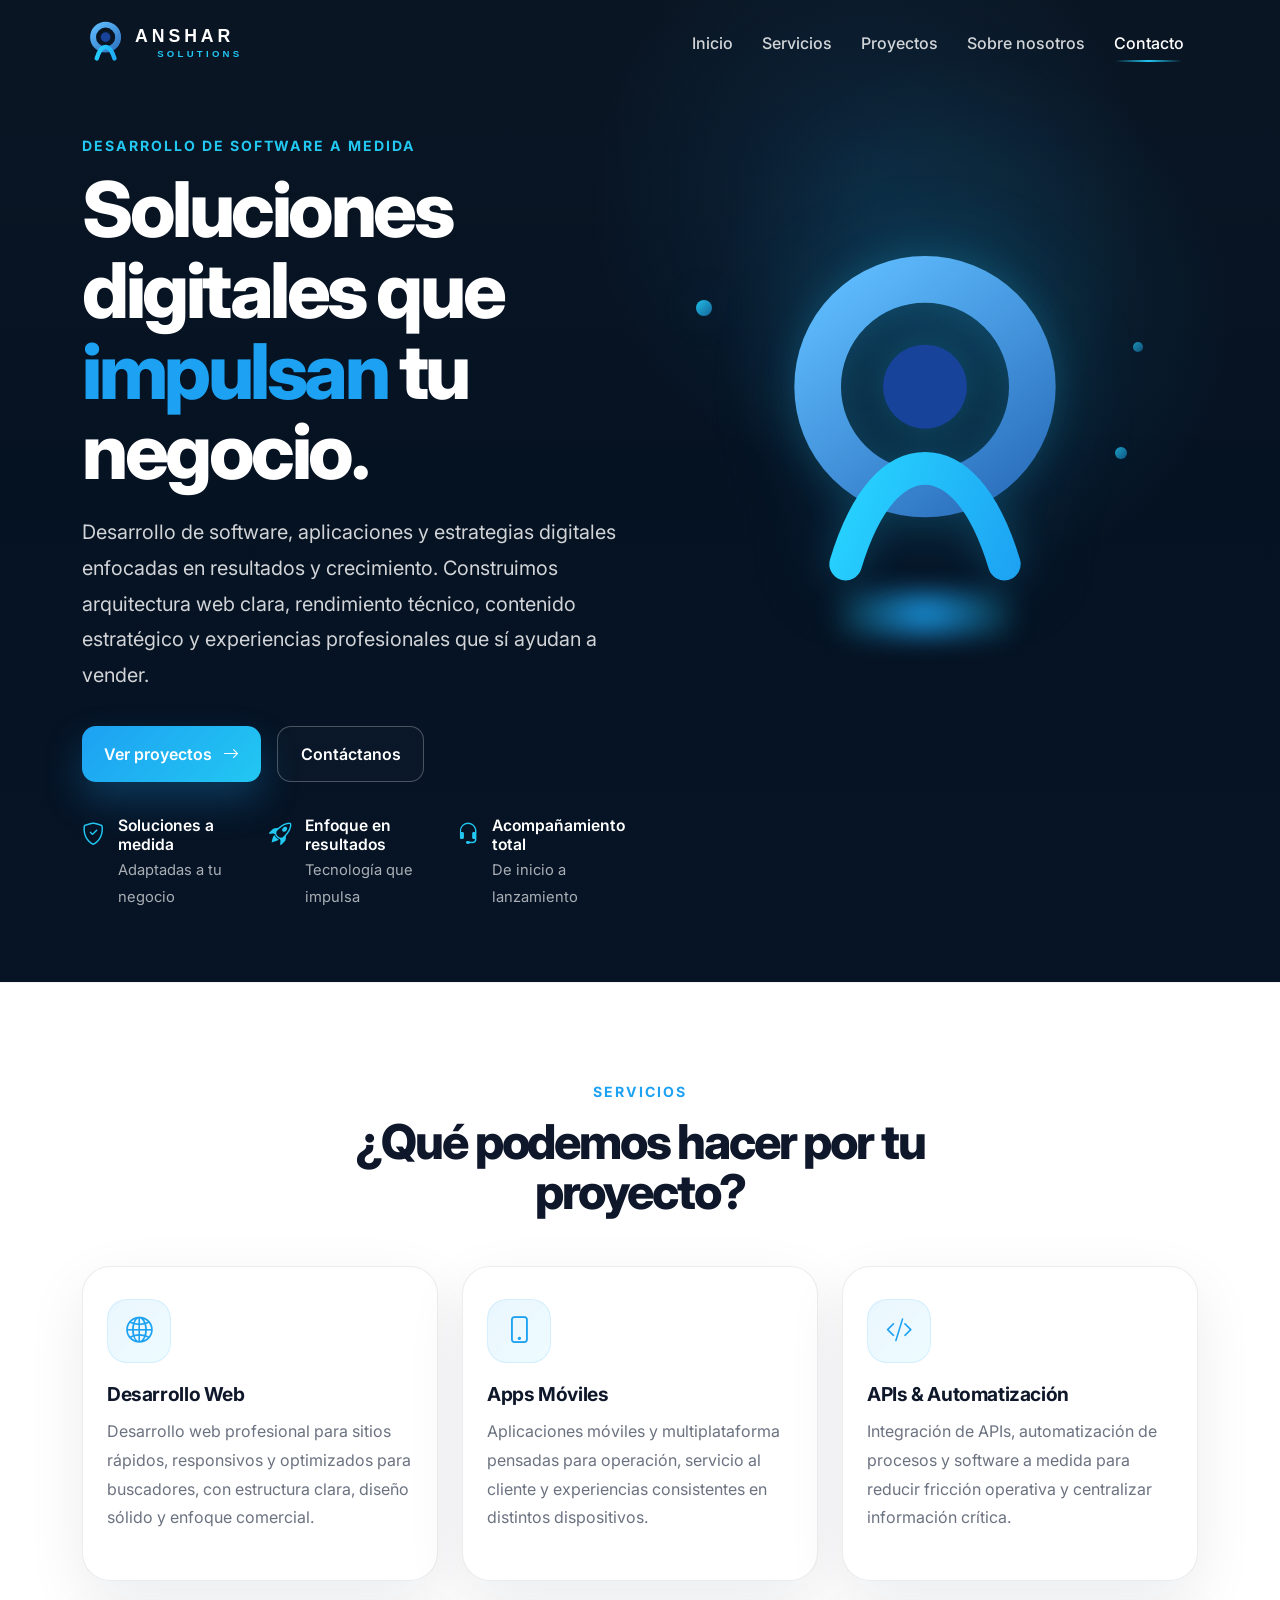
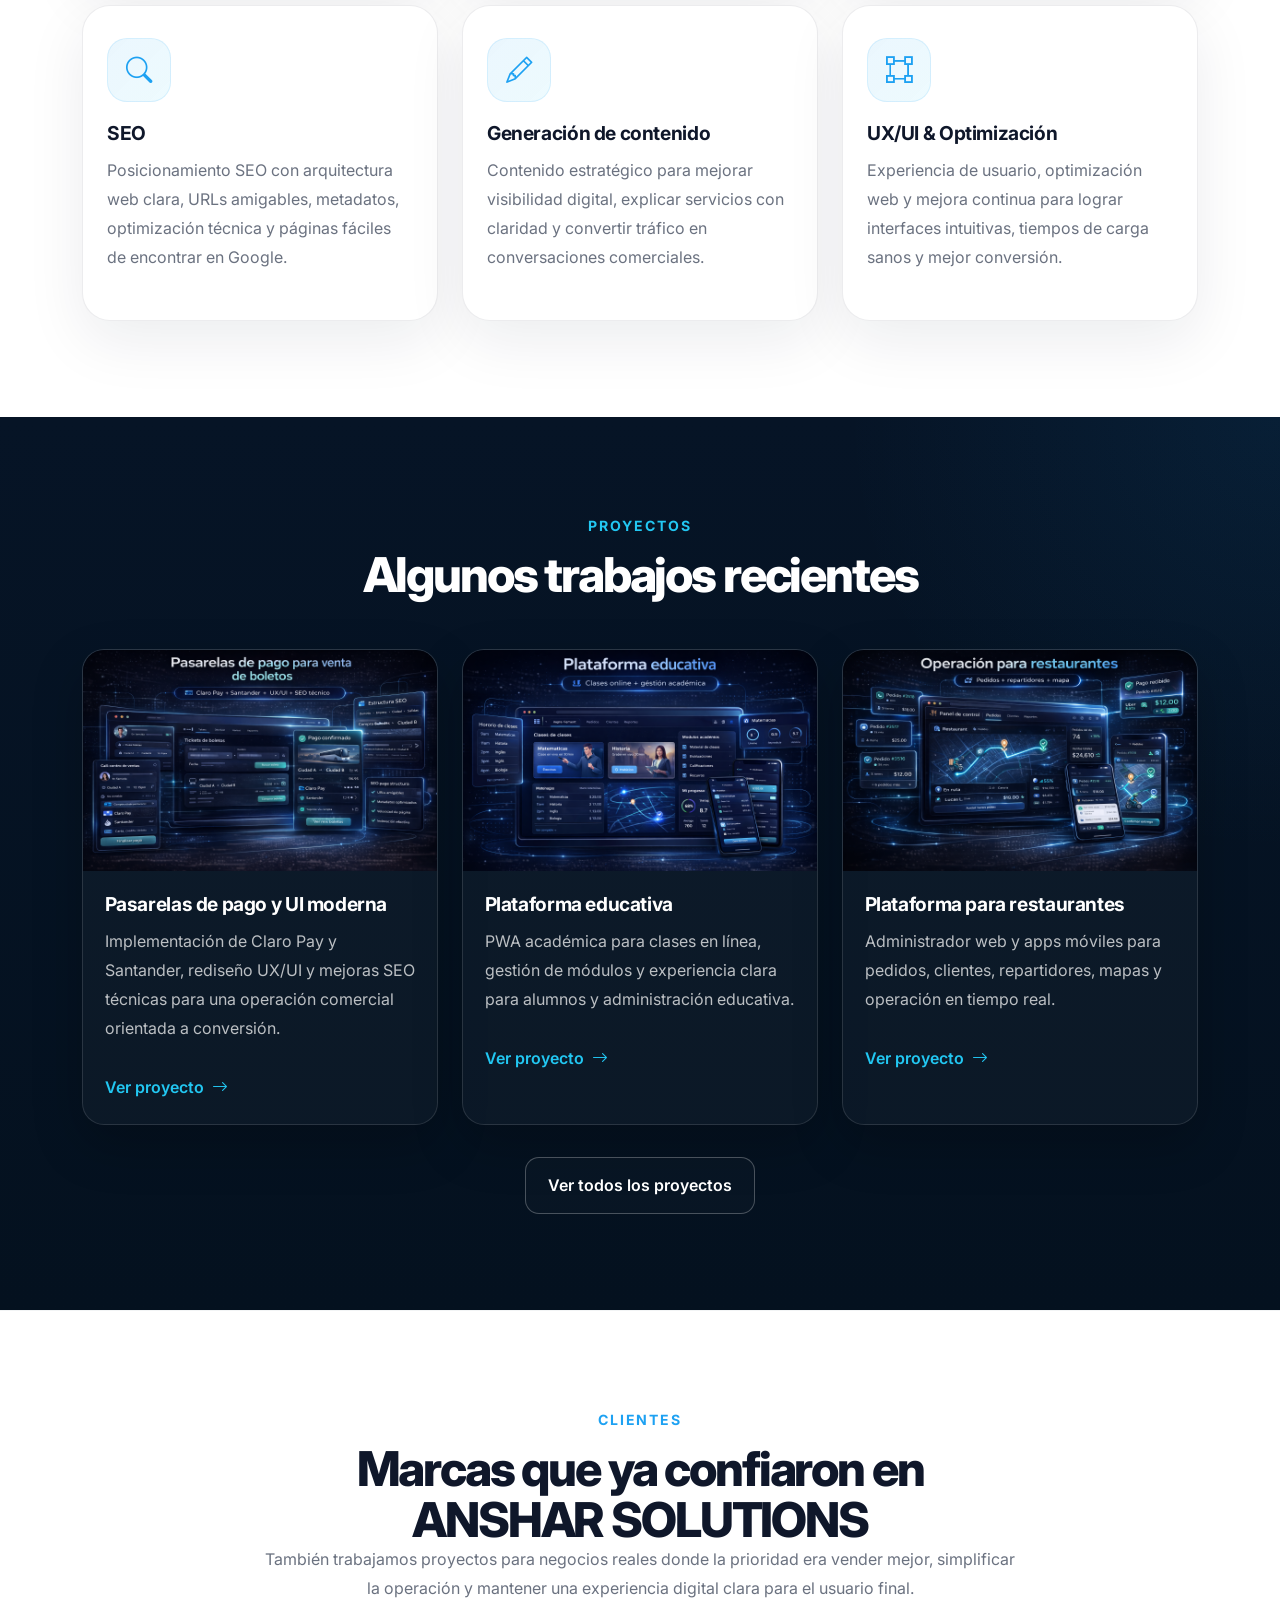
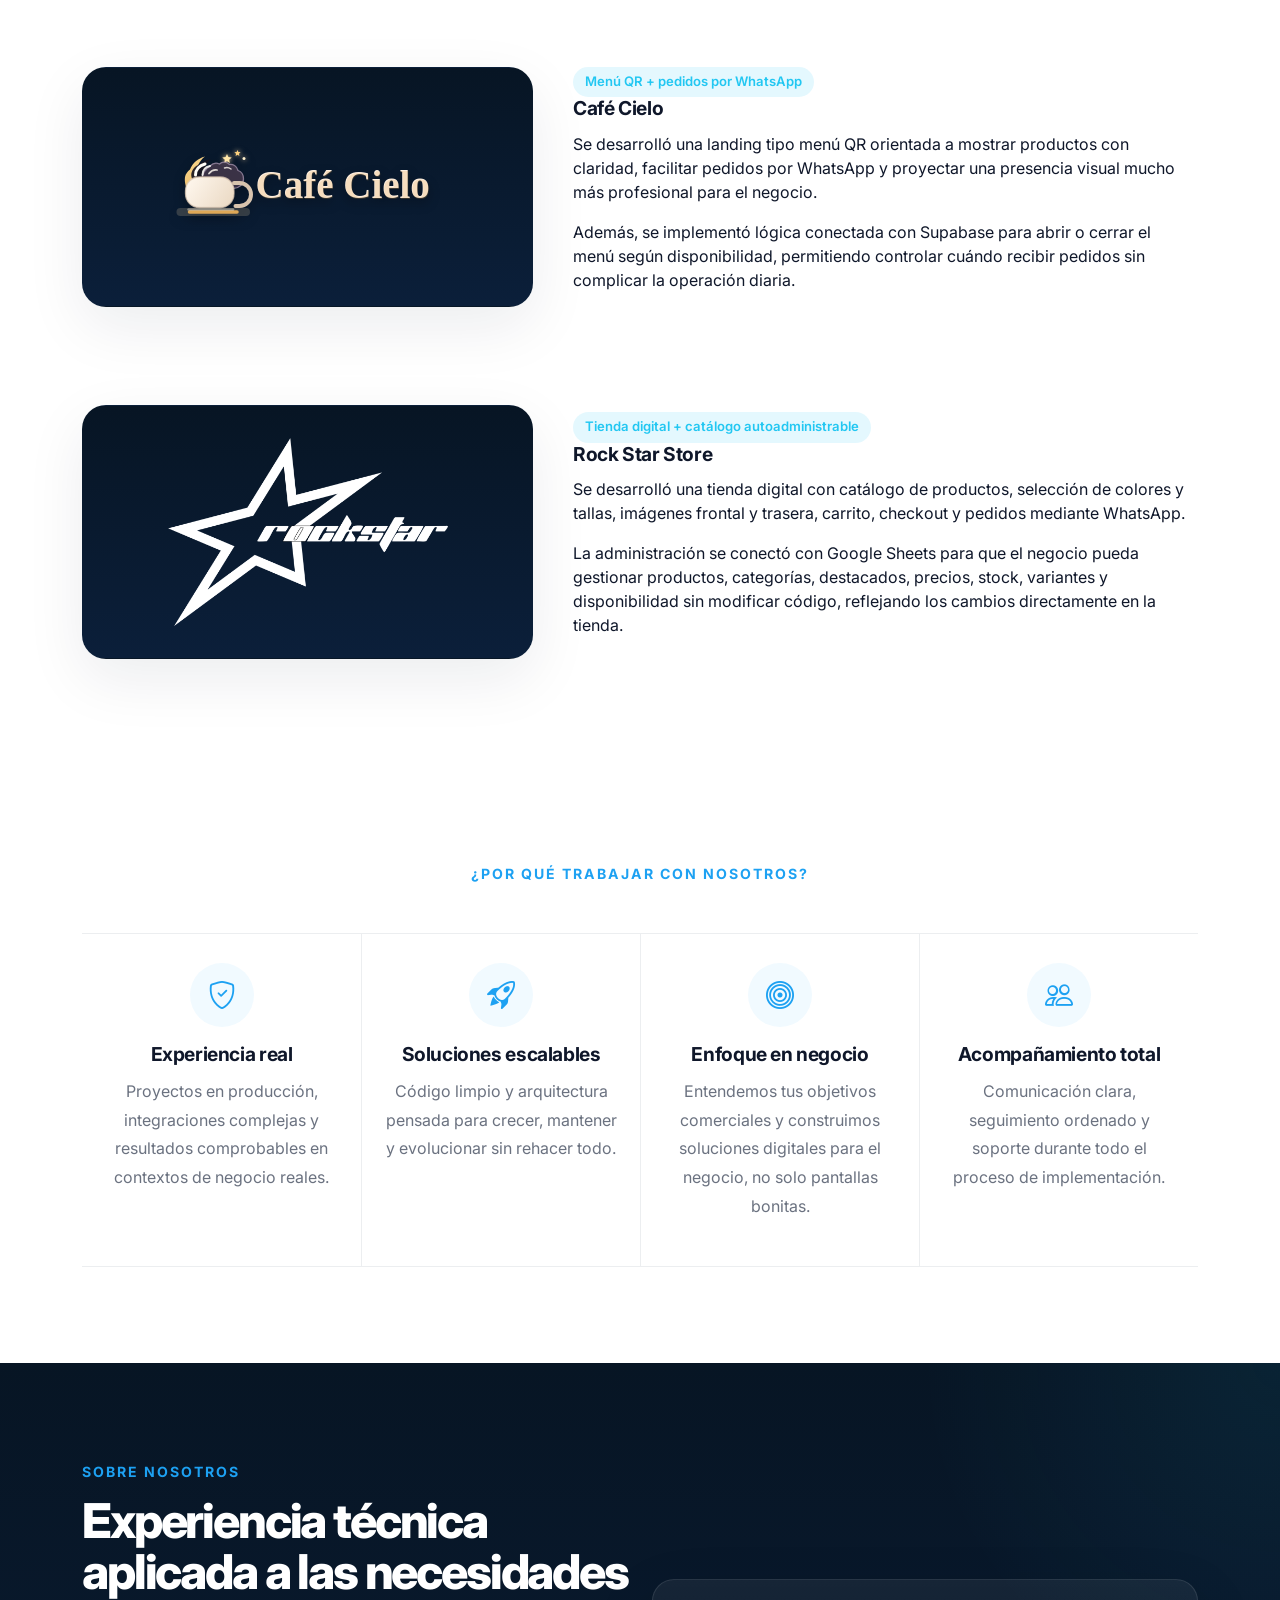
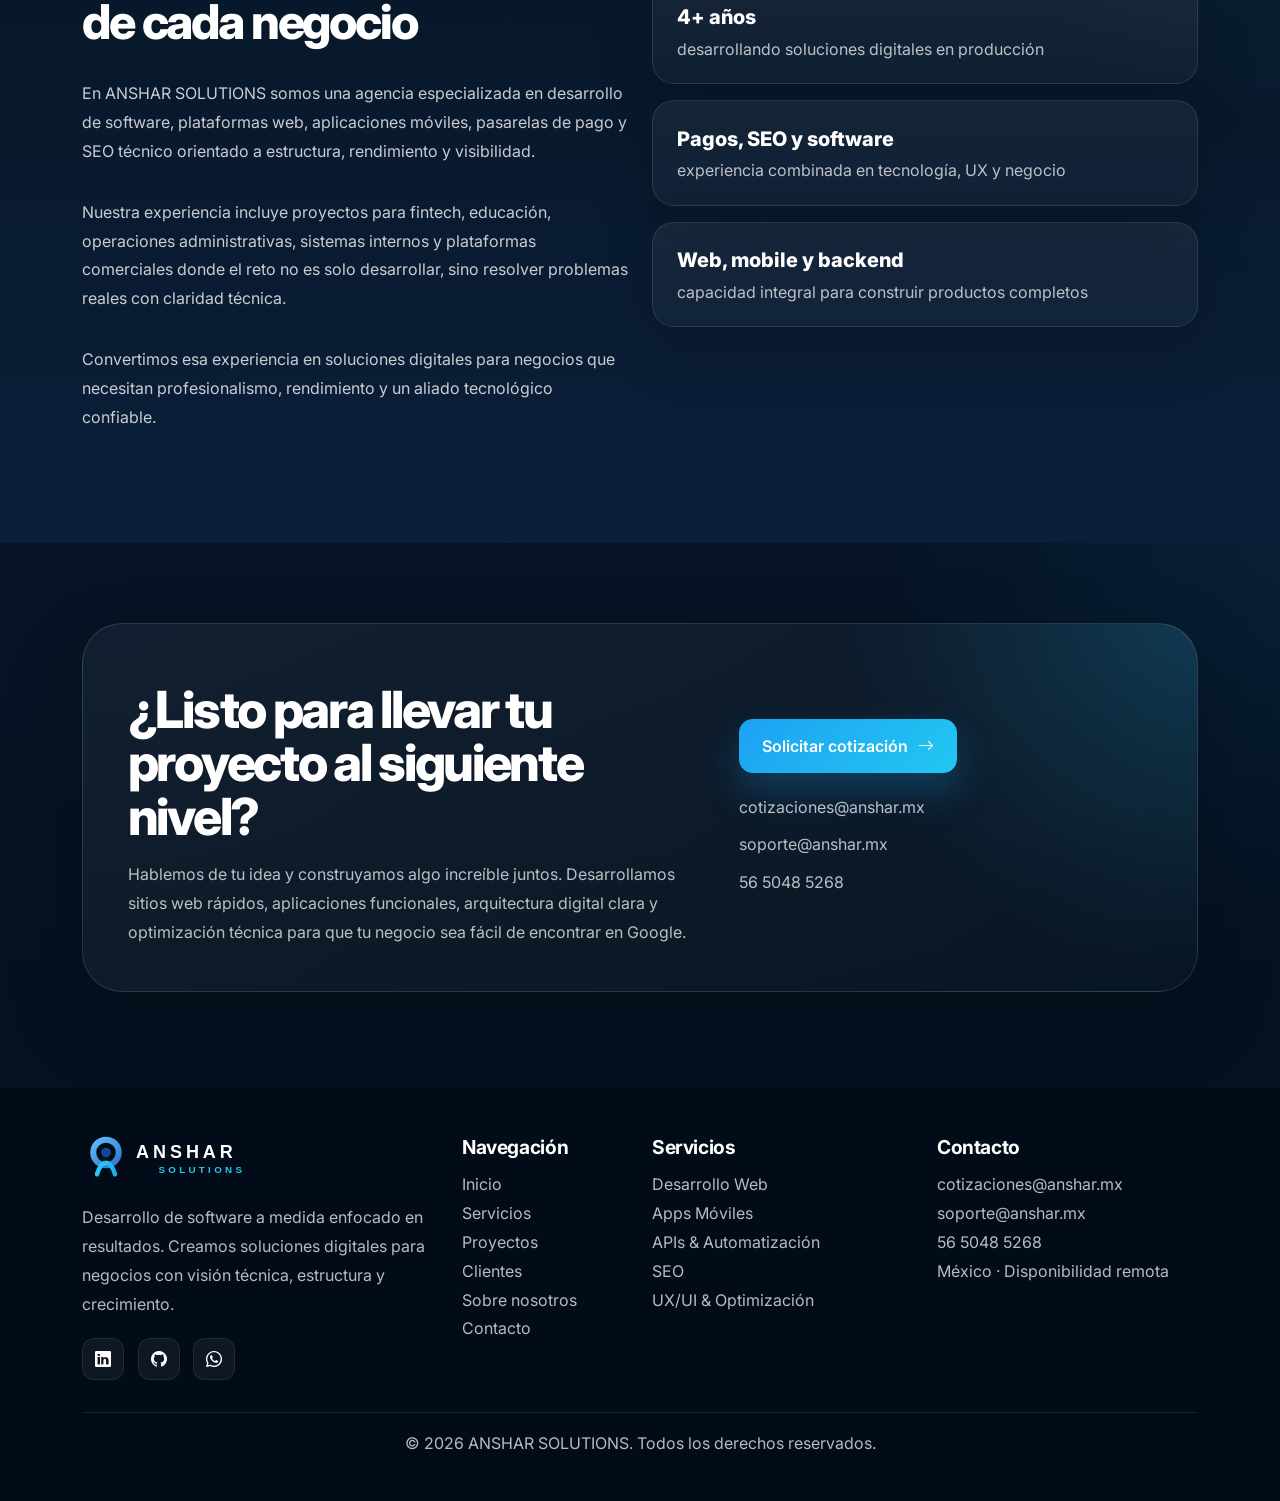
==== commit 7cd06d0f: "Ajustes SEO" ====
--- a/index.html
+++ b/index.html
@@ -16,8 +16,8 @@
     <meta property="og:title" content="ANSHAR SOLUTIONS | Software y desarrollo web">
     <meta property="og:description" content="Software a medida y desarrollo web para transformar procesos, mejorar resultados y hacer crecer tu negocio.">
     <meta property="og:url" content="https://dante666z.github.io/anshar-solutions-landing/">
-    <meta property="og:image" content="https://dante666z.github.io/anshar-solutions-landing/assets/branding/anshar-social-preview.png">
-    <meta property="og:image:secure_url" content="https://dante666z.github.io/anshar-solutions-landing/assets/branding/anshar-social-preview.png">
+    <meta property="og:image" content="https://dante666z.github.io/anshar-solutions-landing/assets/branding/anshar-social-preview-v2.png">
+    <meta property="og:image:secure_url" content="https://dante666z.github.io/anshar-solutions-landing/assets/branding/anshar-social-preview-v2.png">
     <meta property="og:image:type" content="image/png">
     <meta property="og:image:width" content="1200">
     <meta property="og:image:height" content="630">
@@ -25,7 +25,7 @@
     <meta name="twitter:card" content="summary_large_image">
     <meta name="twitter:title" content="ANSHAR SOLUTIONS | Software y desarrollo web">
     <meta name="twitter:description" content="Software a medida y desarrollo web para transformar procesos, mejorar resultados y hacer crecer tu negocio.">
-    <meta name="twitter:image" content="https://dante666z.github.io/anshar-solutions-landing/assets/branding/anshar-social-preview.png">
+    <meta name="twitter:image" content="https://dante666z.github.io/anshar-solutions-landing/assets/branding/anshar-social-preview-v2.png">
     <meta name="twitter:image:alt" content="ANSHAR SOLUTIONS: software que impulsa tu negocio">
     <link rel="icon" type="image/svg+xml" href="assets/branding/anshar-favicon.svg">
     <link rel="icon" type="image/png" sizes="32x32" href="assets/branding/favicon-32.png">
@@ -43,7 +43,7 @@
             "name": "ANSHAR SOLUTIONS",
             "url": "https://dante666z.github.io/anshar-solutions-landing/",
             "logo": "https://dante666z.github.io/anshar-solutions-landing/assets/branding/anshar-logo-horizontal-dark.svg",
-            "image": "https://dante666z.github.io/anshar-solutions-landing/assets/branding/anshar-social-preview.png",
+            "image": "https://dante666z.github.io/anshar-solutions-landing/assets/branding/anshar-social-preview-v2.png",
             "description": "Consultora de desarrollo de software enfocada en sitios web rápidos, software a medida, aplicaciones móviles, integración de APIs, automatización de procesos y SEO técnico.",
             "telephone": "+52 56 5048 5268",
             "email": [
